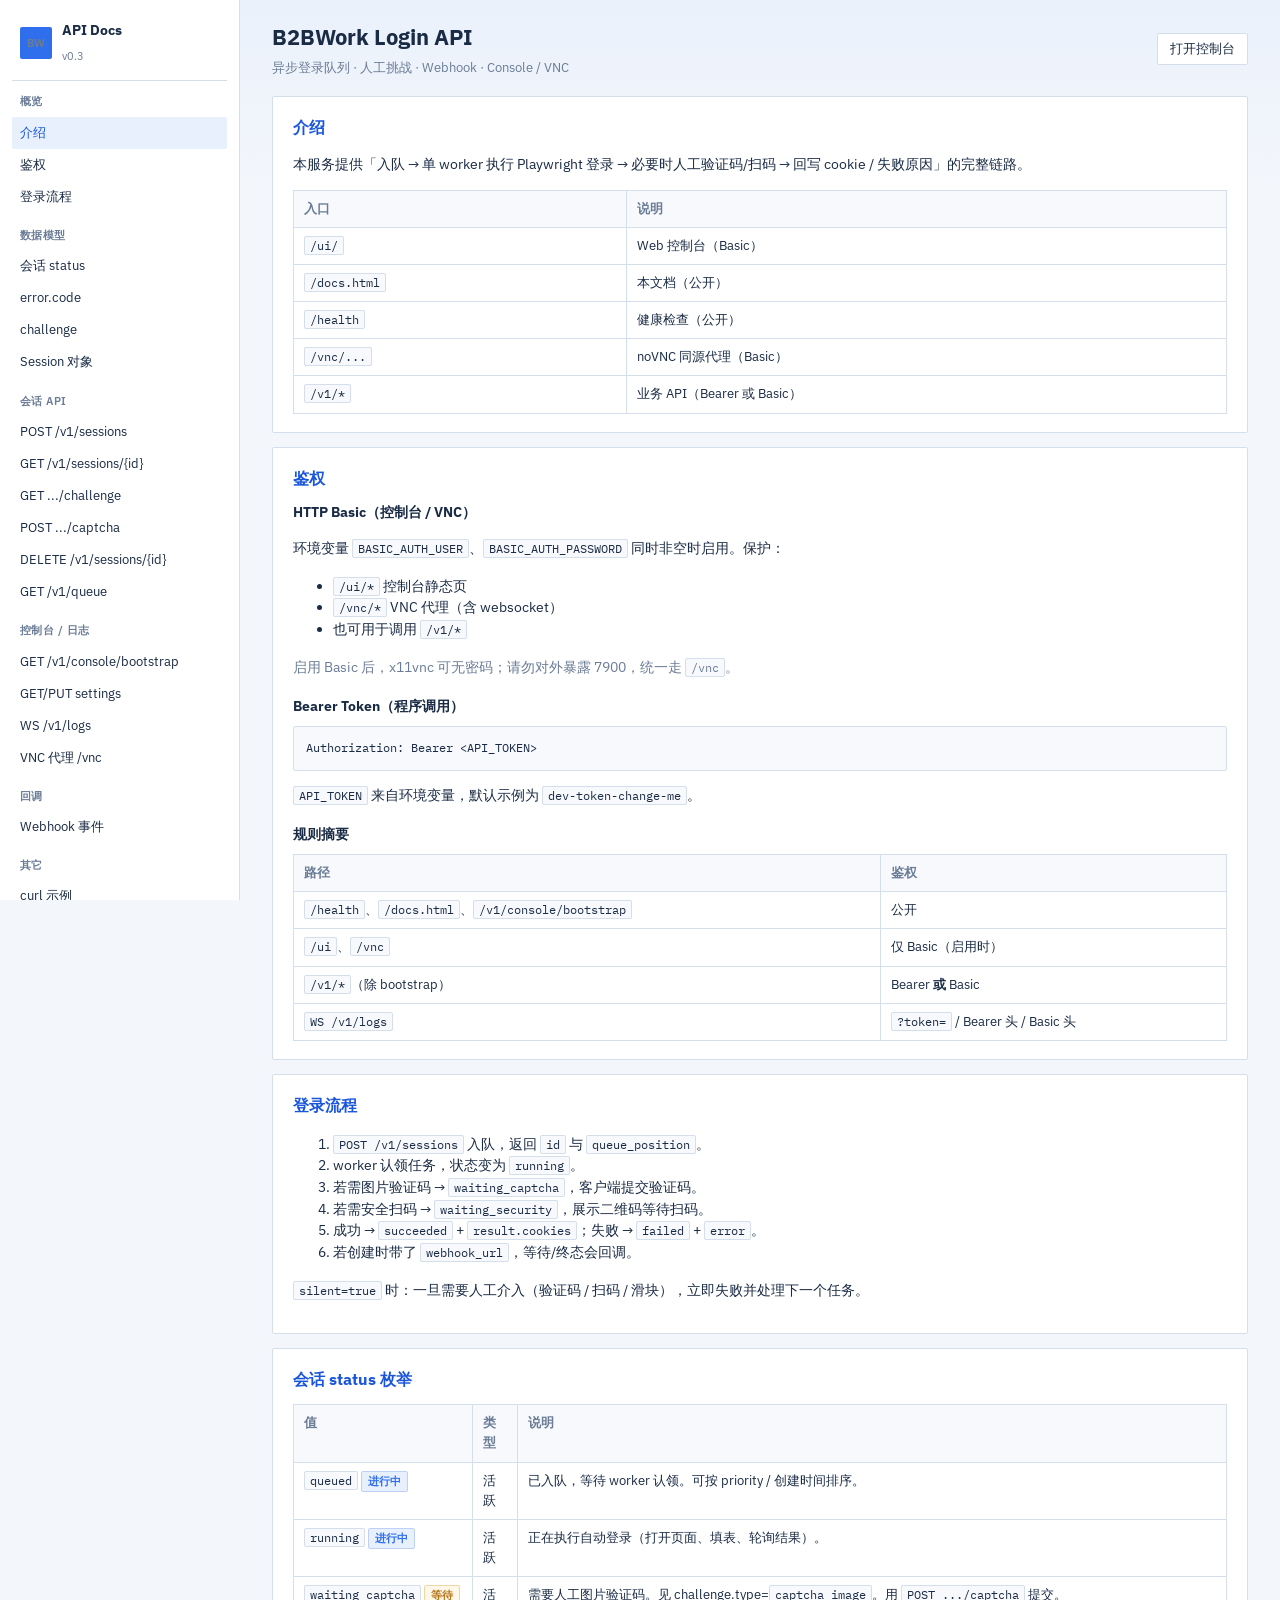
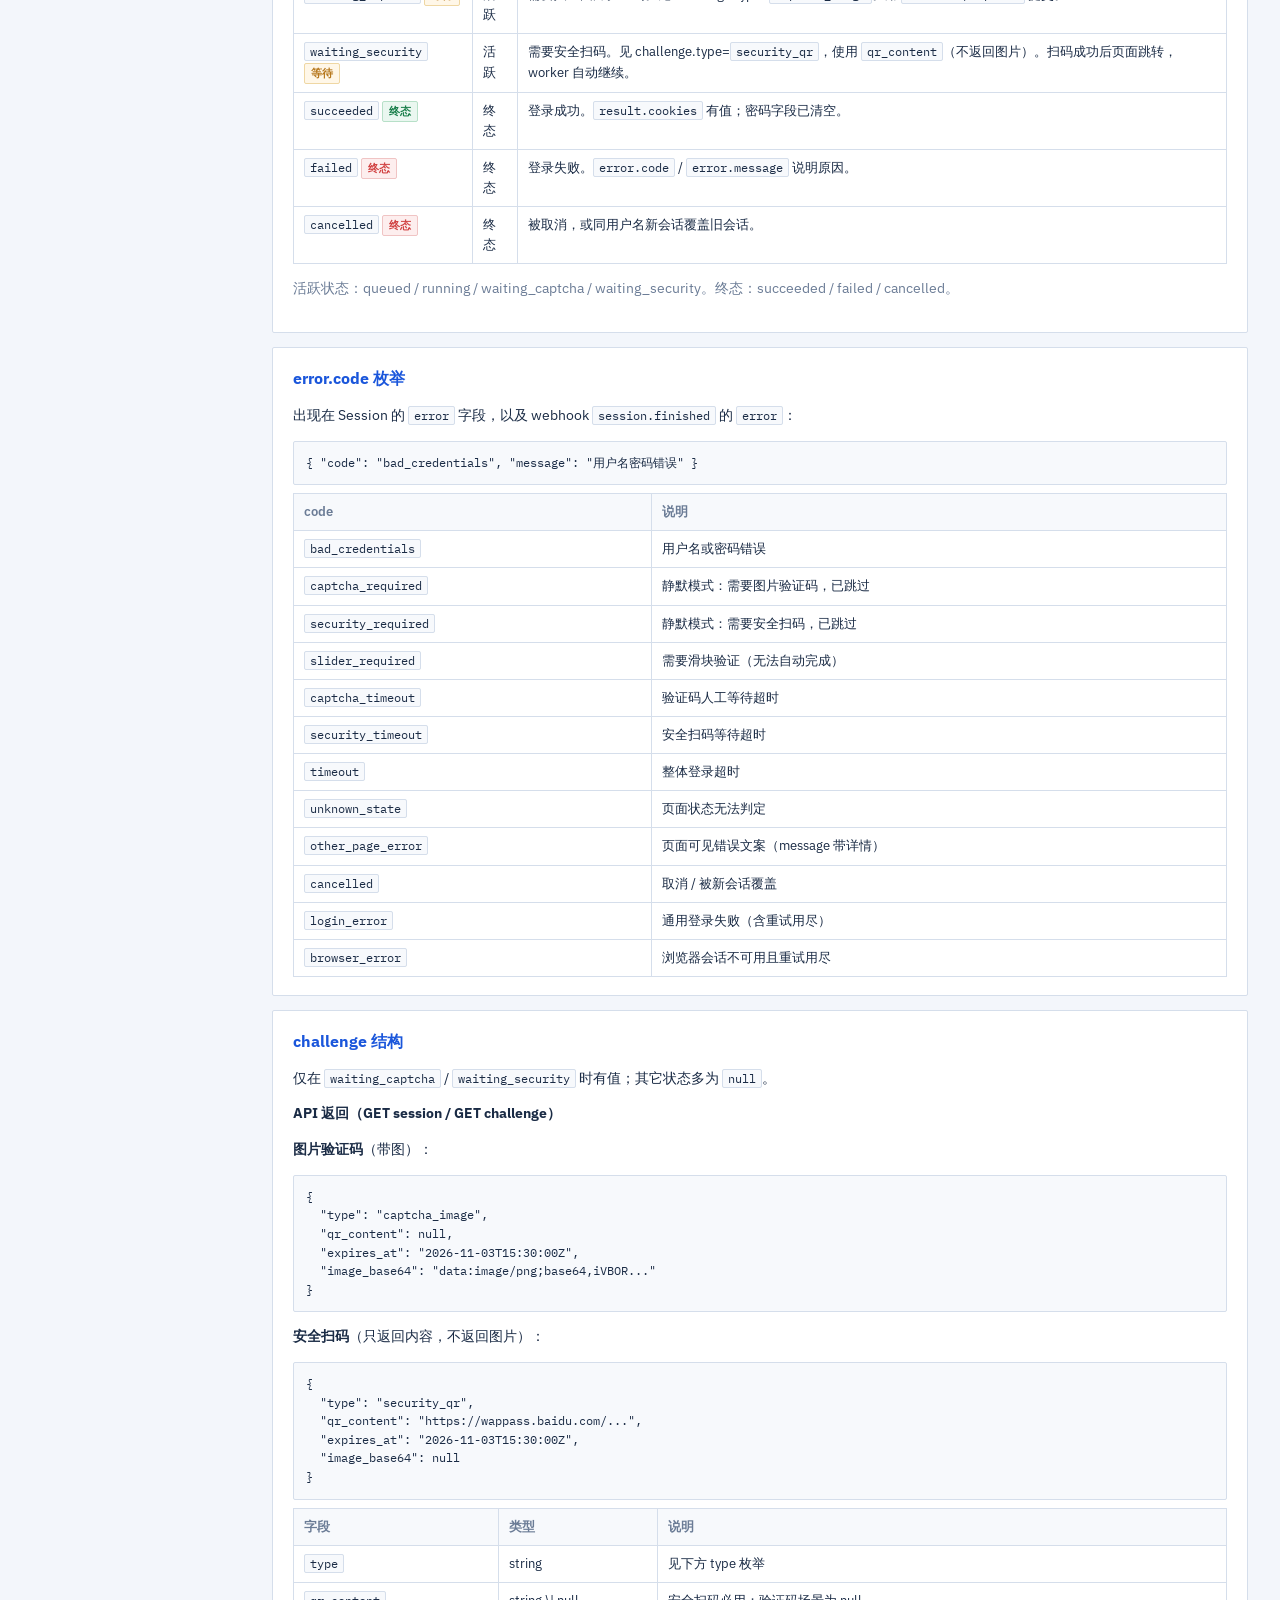
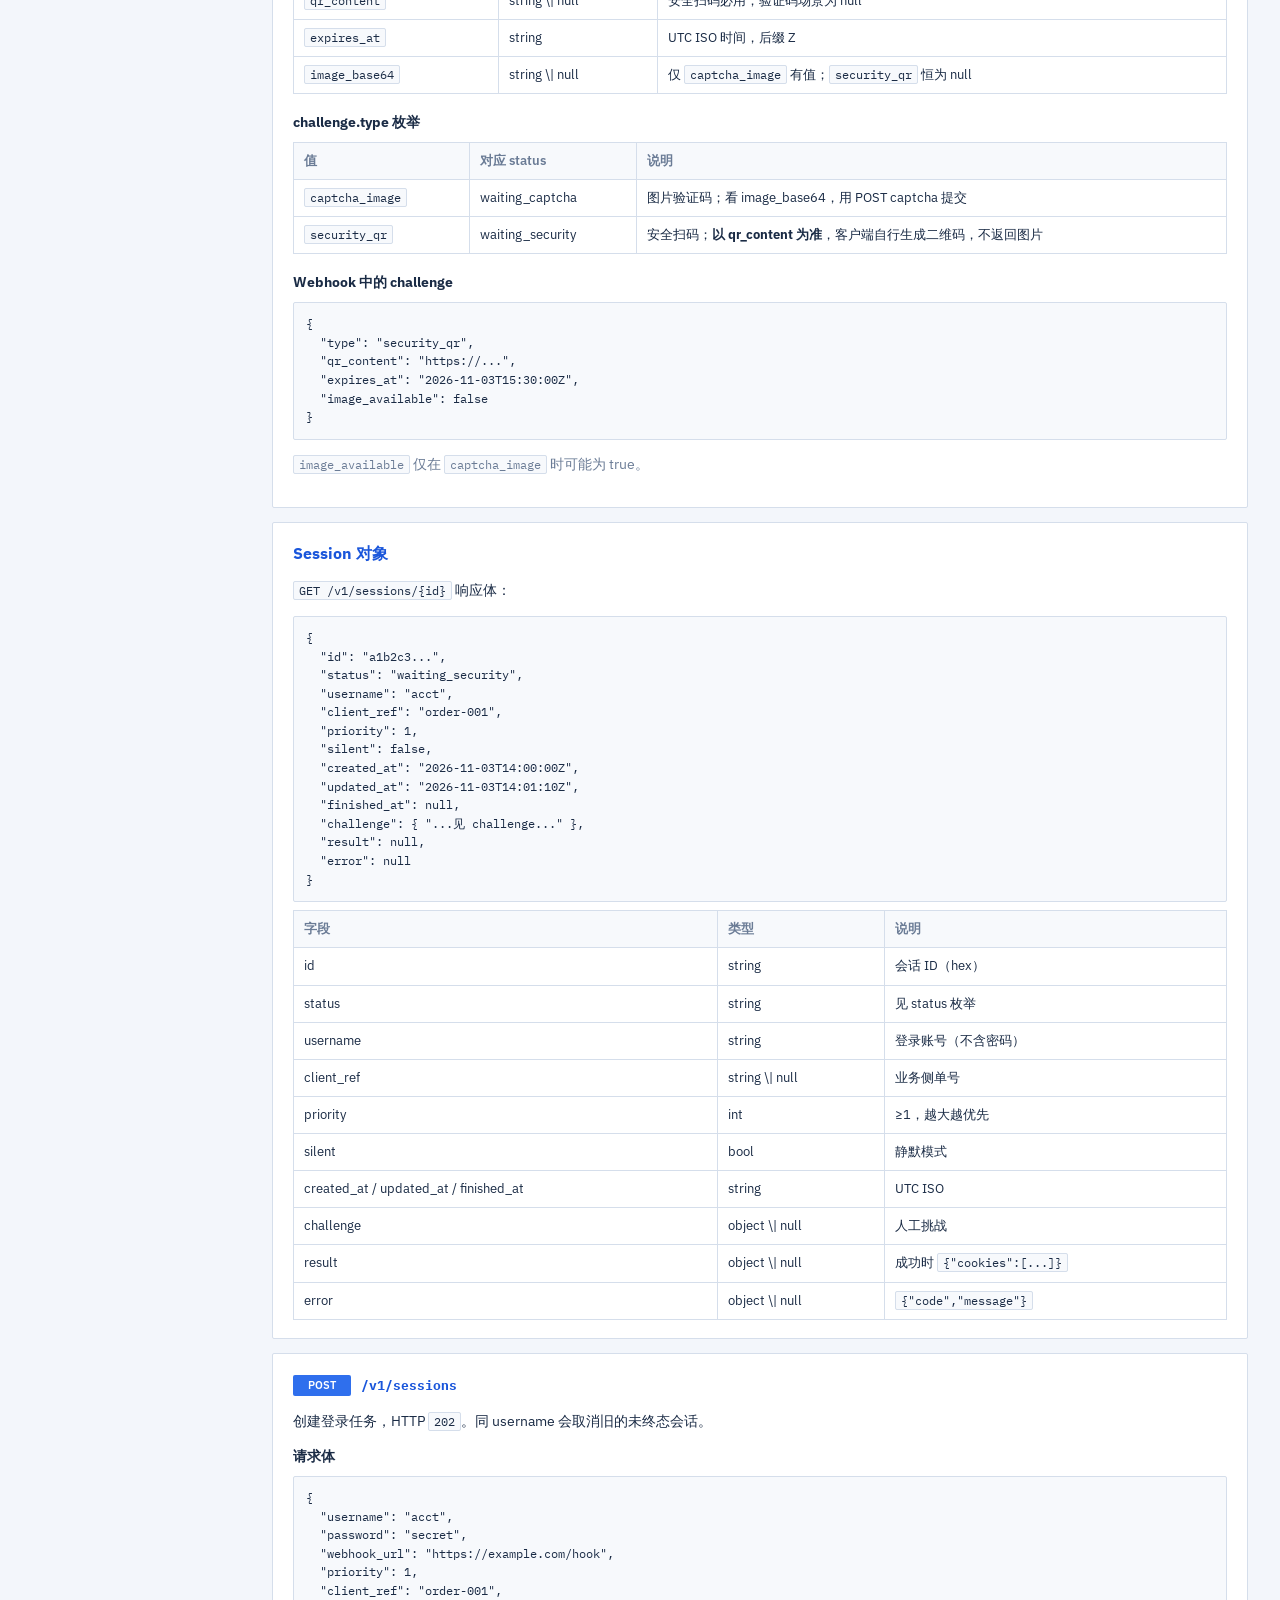
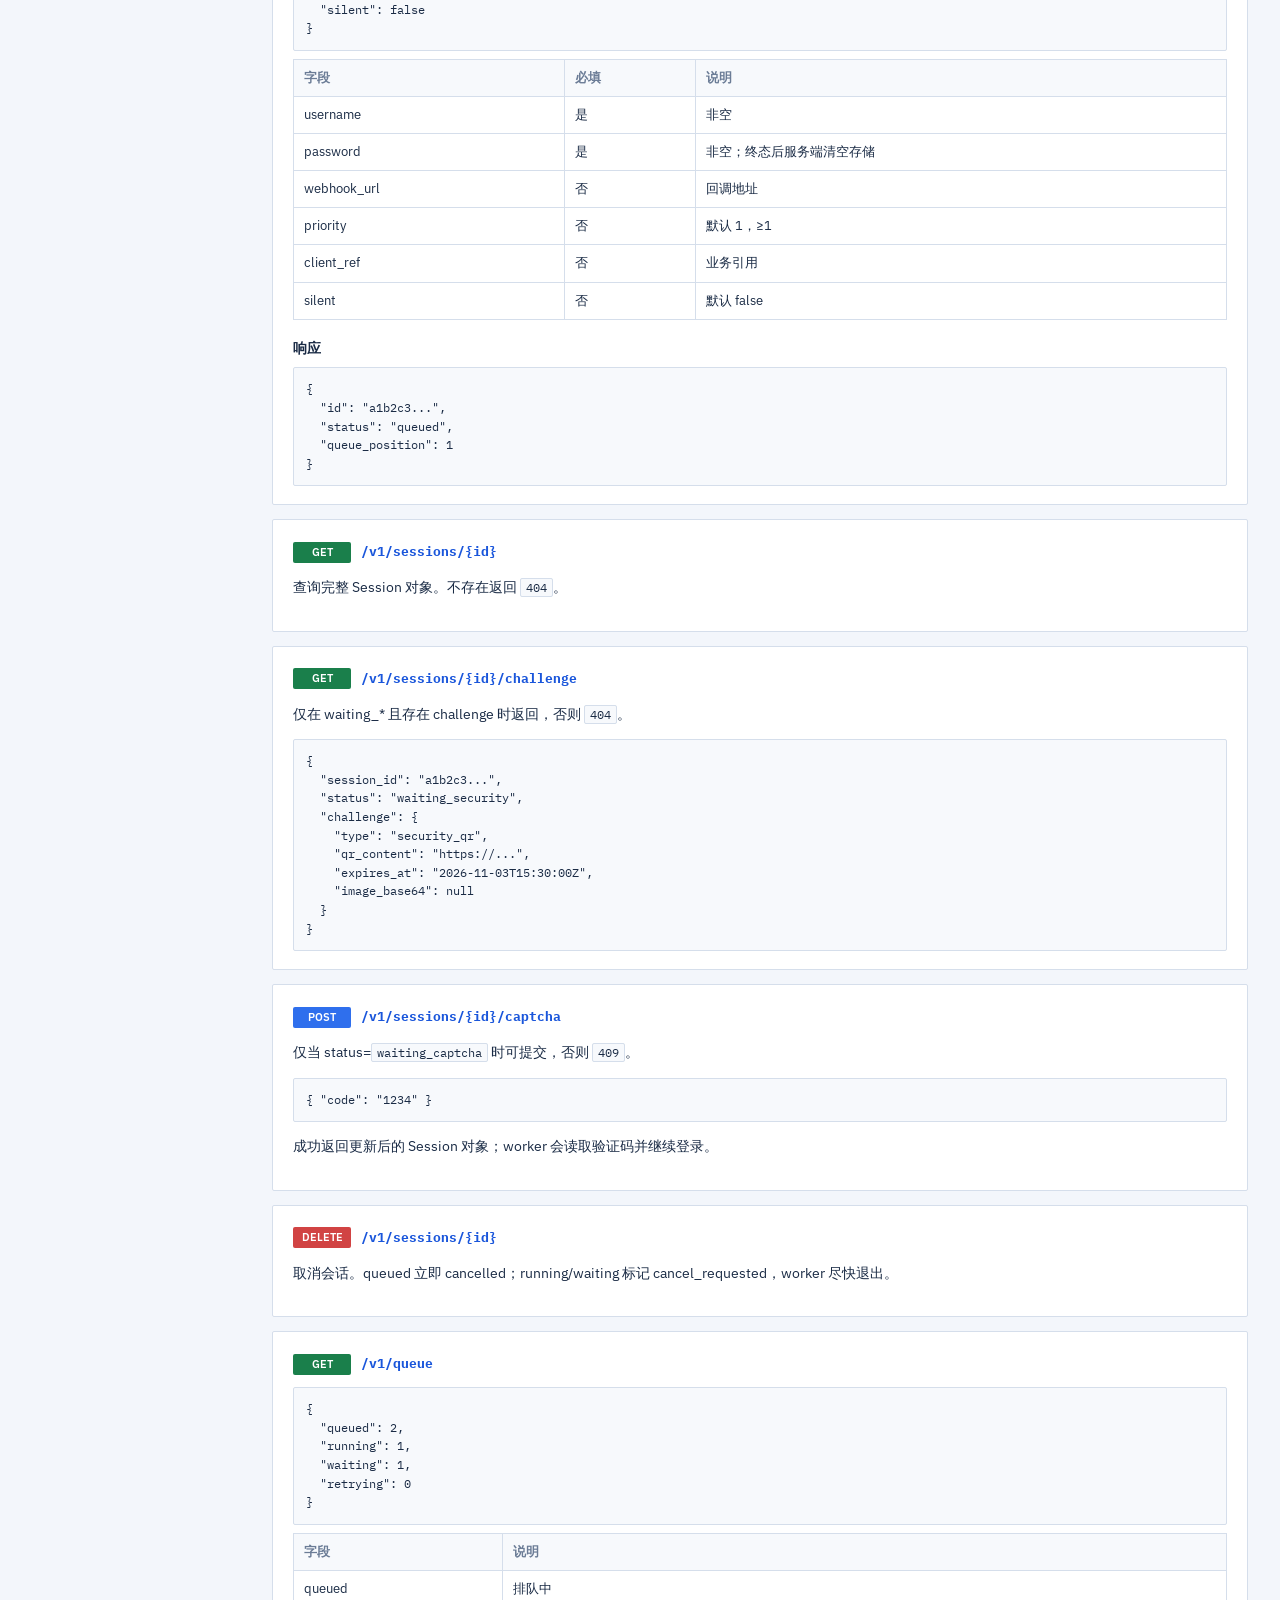
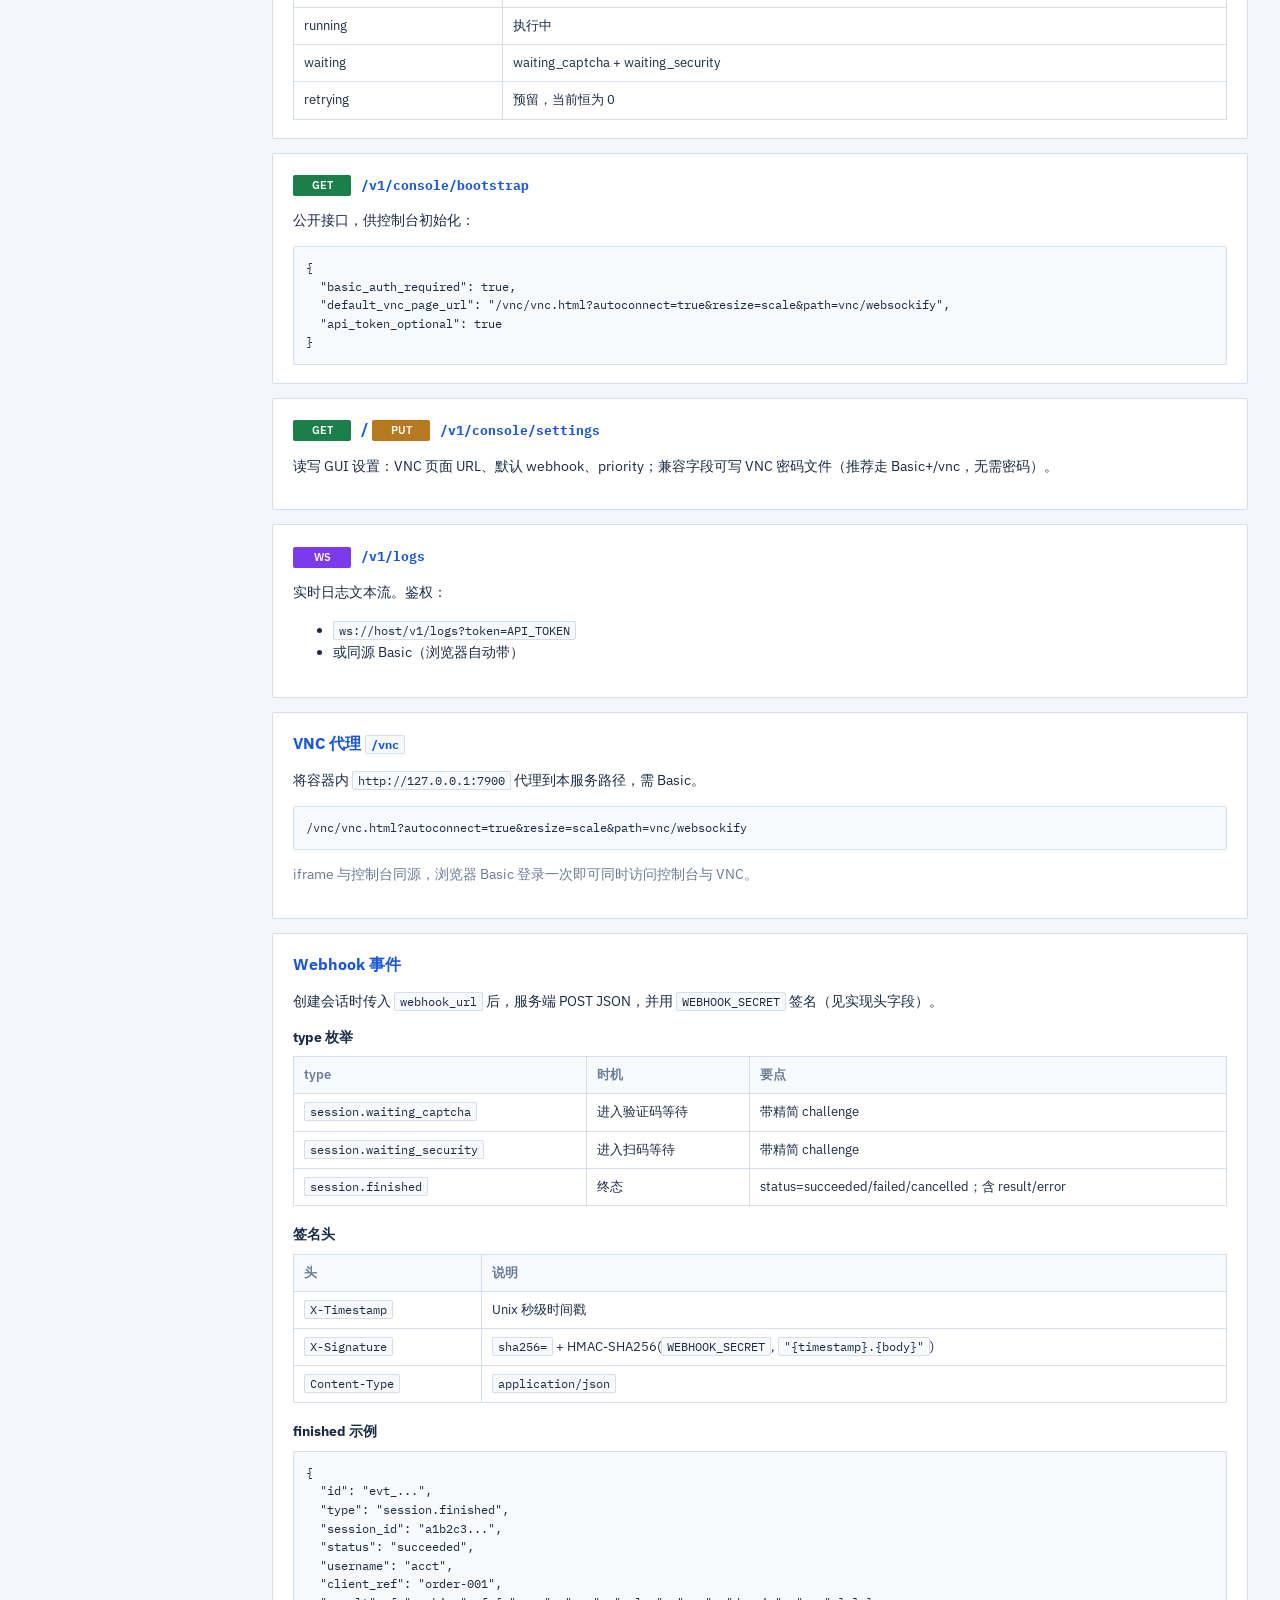
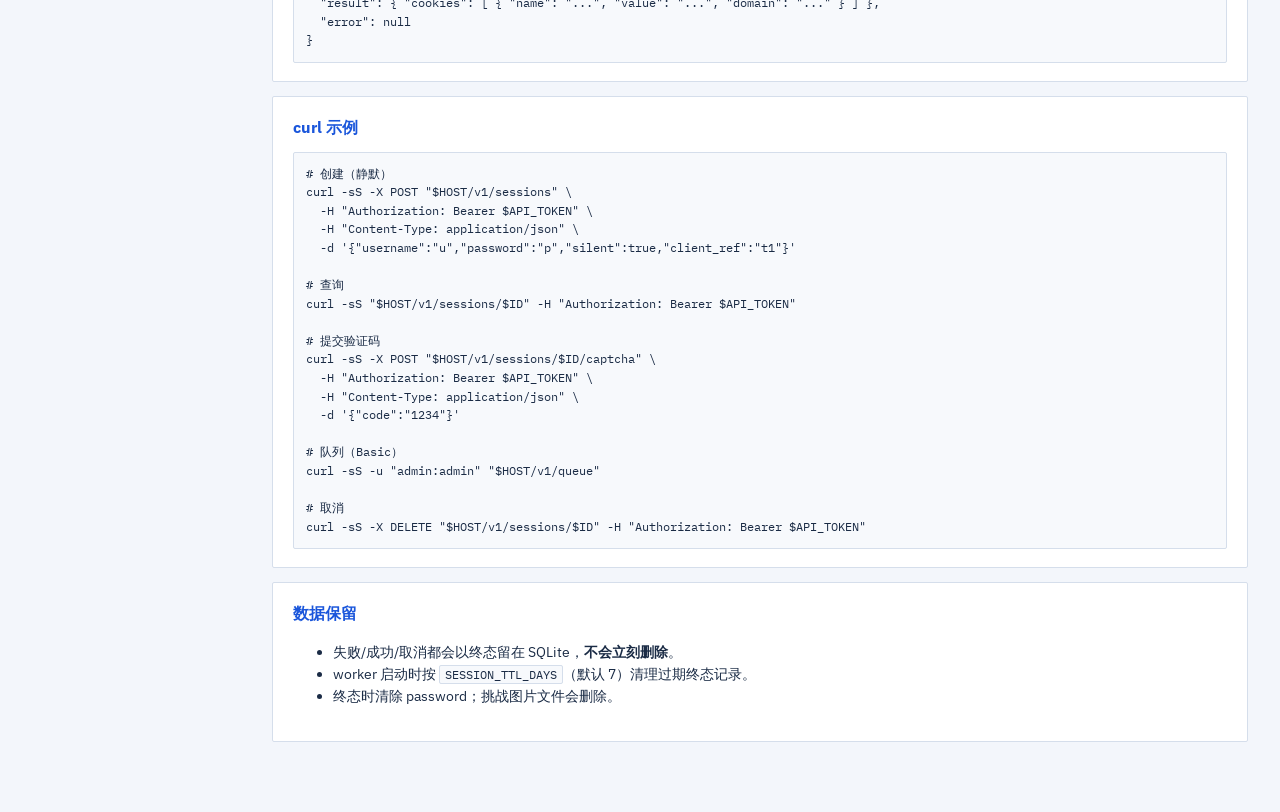
==== web/docs.html @ e5f0bf3b "commit" ====
<!DOCTYPE html>
<html lang="zh-CN">
<head>
  <meta charset="UTF-8" />
  <meta name="viewport" content="width=device-width, initial-scale=1" />
  <title>B2BWork Login API Docs</title>
  <link rel="preconnect" href="https://fonts.loli.net" />
  <link rel="preconnect" href="https://gstatic.loli.net" crossorigin />
  <link href="https://fonts.loli.net/css2?family=IBM+Plex+Sans:wght@400;500;600;700&family=IBM+Plex+Mono:wght@400;500&display=swap" rel="stylesheet" />
  <style>
    :root {
      --bg: #f3f6fb;
      --panel: #fff;
      --line: #d5deeb;
      --text: #1a2b45;
      --muted: #6b7c96;
      --accent: #2f6fed;
      --accent-soft: #e8f0fe;
      --accent-2: #1a56db;
      --radius: 2px;
      --sidebar-w: 240px;
      --mono: "IBM Plex Mono", ui-monospace, monospace;
      --sans: "IBM Plex Sans", "PingFang SC", "Segoe UI", sans-serif;
    }
    * { box-sizing: border-box; }
    html { scroll-behavior: smooth; }
    body {
      margin: 0;
      font-family: var(--sans);
      color: var(--text);
      background: var(--bg);
      line-height: 1.55;
    }
    .layout {
      display: grid;
      grid-template-columns: var(--sidebar-w) minmax(0, 1fr);
      width: 100%;
      min-height: 100dvh;
    }
    .sidebar {
      position: sticky;
      top: 0;
      height: 100dvh;
      overflow: auto;
      background: #fff;
      border-right: 1px solid var(--line);
      padding: 16px 12px 28px;
      width: var(--sidebar-w);
    }
    .side-brand {
      display: flex; gap: 10px; align-items: center;
      padding: 4px 8px 14px; border-bottom: 1px solid var(--line); margin-bottom: 12px;
    }
    .mark {
      width: 32px; height: 32px; border-radius: var(--radius);
      display: grid; place-items: center; background: var(--accent); color: #fff;
      font-weight: 700; font-size: 11px; flex: 0 0 auto;
    }
    .side-brand strong { display: block; font-size: 14px; }
    .side-brand span { color: var(--muted); font-size: 11px; }
    .nav-group { margin-bottom: 14px; }
    .nav-group h4 {
      margin: 0 8px 6px; font-size: 11px; font-weight: 600;
      color: var(--muted); letter-spacing: 0.04em; text-transform: uppercase;
    }
    .nav-group a {
      display: block; padding: 6px 8px; border-radius: var(--radius);
      color: var(--text); text-decoration: none; font-size: 13px;
    }
    .nav-group a:hover,
    .nav-group a.active { background: var(--accent-soft); color: var(--accent-2); }
    .content {
      min-width: 0;
      width: 100%;
      padding: 20px 32px 56px;
      background: linear-gradient(180deg, #eaf1fb 0%, var(--bg) 180px);
    }
    .content-inner {
      width: 100%;
      max-width: none;
    }
    .topbar {
      display: flex; justify-content: space-between; align-items: center; gap: 12px;
      margin-bottom: 18px;
    }
    h1 { margin: 0; font-size: 22px; }
    .sub { margin: 4px 0 0; color: var(--muted); font-size: 13px; }
    a.btn {
      display: inline-flex; align-items: center; height: 32px; padding: 0 12px;
      border: 1px solid var(--line); border-radius: var(--radius);
      text-decoration: none; color: var(--text); background: #fff; font-size: 13px;
      white-space: nowrap;
    }
    section.doc {
      background: var(--panel); border: 1px solid var(--line);
      border-radius: var(--radius); padding: 18px 20px; margin-bottom: 14px;
      scroll-margin-top: 16px;
    }
    h2 { margin: 0 0 12px; font-size: 16px; color: var(--accent-2); }
    h3 { margin: 18px 0 8px; font-size: 14px; }
    h3:first-of-type { margin-top: 8px; }
    p, li { font-size: 14px; }
    .muted { color: var(--muted); }
    code, pre {
      font-family: var(--mono); font-size: 12px;
      background: #f7f9fc; border: 1px solid var(--line); border-radius: var(--radius);
    }
    code { padding: 1px 5px; }
    pre { padding: 12px; overflow: auto; white-space: pre-wrap; word-break: break-word; margin: 8px 0 0; }
    table { width: 100%; border-collapse: collapse; font-size: 13px; margin: 8px 0 0; }
    th, td { border: 1px solid var(--line); padding: 8px 10px; text-align: left; vertical-align: top; }
    th { background: #f7f9fc; color: var(--muted); font-weight: 600; }
    .method {
      display: inline-block; min-width: 58px; text-align: center;
      padding: 2px 6px; border-radius: var(--radius); color: #fff; font-weight: 600; font-size: 11px;
      margin-right: 6px; vertical-align: middle;
    }
    .get { background: #1a7f4b; }
    .post { background: #2f6fed; }
    .put { background: #b7791f; }
    .del { background: #d14343; }
    .ws { background: #7c3aed; }
    .tag {
      display: inline-block; padding: 1px 6px; border-radius: var(--radius);
      font-size: 11px; font-weight: 600; border: 1px solid var(--line);
    }
    .tag-run { background: var(--accent-soft); color: var(--accent); border-color: #bfd0f5; }
    .tag-wait { background: #fff7e8; color: #b7791f; border-color: #efd7a3; }
    .tag-ok { background: #eaf7f0; color: #1a7f4b; border-color: #b7e0c8; }
    .tag-bad { background: #fdeeee; color: #d14343; border-color: #f0c4c4; }
    .endpoint { font-family: var(--mono); font-size: 13px; }
    @media (max-width: 900px) {
      .layout { grid-template-columns: 1fr; }
      .sidebar {
        position: relative; height: auto; max-height: none;
        border-right: 0; border-bottom: 1px solid var(--line);
      }
      .content { padding: 16px; }
    }
  </style>
</head>
<body>
  <div class="layout">
    <aside class="sidebar">
      <div class="side-brand">
        <span class="mark">BW</span>
        <div>
          <strong>API Docs</strong>
          <span>v0.3</span>
        </div>
      </div>
      <nav>
        <div class="nav-group">
          <h4>概览</h4>
          <a href="#intro">介绍</a>
          <a href="#auth">鉴权</a>
          <a href="#flow">登录流程</a>
        </div>
        <div class="nav-group">
          <h4>数据模型</h4>
          <a href="#status">会话 status</a>
          <a href="#error-codes">error.code</a>
          <a href="#challenge">challenge</a>
          <a href="#session-object">Session 对象</a>
        </div>
        <div class="nav-group">
          <h4>会话 API</h4>
          <a href="#create-session">POST /v1/sessions</a>
          <a href="#get-session">GET /v1/sessions/{id}</a>
          <a href="#get-challenge">GET .../challenge</a>
          <a href="#submit-captcha">POST .../captcha</a>
          <a href="#cancel-session">DELETE /v1/sessions/{id}</a>
          <a href="#queue">GET /v1/queue</a>
        </div>
        <div class="nav-group">
          <h4>控制台 / 日志</h4>
          <a href="#bootstrap">GET /v1/console/bootstrap</a>
          <a href="#console-settings">GET/PUT settings</a>
          <a href="#logs">WS /v1/logs</a>
          <a href="#vnc">VNC 代理 /vnc</a>
        </div>
        <div class="nav-group">
          <h4>回调</h4>
          <a href="#webhook">Webhook 事件</a>
        </div>
        <div class="nav-group">
          <h4>其它</h4>
          <a href="#examples">curl 示例</a>
          <a href="#retention">数据保留</a>
        </div>
      </nav>
    </aside>

    <main class="content">
      <div class="content-inner">
        <div class="topbar">
          <div>
            <h1>B2BWork Login API</h1>
            <p class="sub">异步登录队列 · 人工挑战 · Webhook · Console / VNC</p>
          </div>
          <a class="btn" href="/ui/">打开控制台</a>
        </div>

        <section class="doc" id="intro">
          <h2>介绍</h2>
          <p>本服务提供「入队 → 单 worker 执行 Playwright 登录 → 必要时人工验证码/扫码 → 回写 cookie / 失败原因」的完整链路。</p>
          <table>
            <tr><th>入口</th><th>说明</th></tr>
            <tr><td><code>/ui/</code></td><td>Web 控制台（Basic）</td></tr>
            <tr><td><code>/docs.html</code></td><td>本文档（公开）</td></tr>
            <tr><td><code>/health</code></td><td>健康检查（公开）</td></tr>
            <tr><td><code>/vnc/...</code></td><td>noVNC 同源代理（Basic）</td></tr>
            <tr><td><code>/v1/*</code></td><td>业务 API（Bearer 或 Basic）</td></tr>
          </table>
        </section>

        <section class="doc" id="auth">
          <h2>鉴权</h2>
          <h3>HTTP Basic（控制台 / VNC）</h3>
          <p>环境变量 <code>BASIC_AUTH_USER</code>、<code>BASIC_AUTH_PASSWORD</code> 同时非空时启用。保护：</p>
          <ul>
            <li><code>/ui/*</code> 控制台静态页</li>
            <li><code>/vnc/*</code> VNC 代理（含 websocket）</li>
            <li>也可用于调用 <code>/v1/*</code></li>
          </ul>
          <p class="muted">启用 Basic 后，x11vnc 可无密码；请勿对外暴露 7900，统一走 <code>/vnc</code>。</p>

          <h3>Bearer Token（程序调用）</h3>
          <pre>Authorization: Bearer &lt;API_TOKEN&gt;</pre>
          <p><code>API_TOKEN</code> 来自环境变量，默认示例为 <code>dev-token-change-me</code>。</p>

          <h3>规则摘要</h3>
          <table>
            <tr><th>路径</th><th>鉴权</th></tr>
            <tr><td><code>/health</code>、<code>/docs.html</code>、<code>/v1/console/bootstrap</code></td><td>公开</td></tr>
            <tr><td><code>/ui</code>、<code>/vnc</code></td><td>仅 Basic（启用时）</td></tr>
            <tr><td><code>/v1/*</code>（除 bootstrap）</td><td>Bearer <strong>或</strong> Basic</td></tr>
            <tr><td><code>WS /v1/logs</code></td><td><code>?token=</code> / Bearer 头 / Basic 头</td></tr>
          </table>
        </section>

        <section class="doc" id="flow">
          <h2>登录流程</h2>
          <ol>
            <li><code>POST /v1/sessions</code> 入队，返回 <code>id</code> 与 <code>queue_position</code>。</li>
            <li>worker 认领任务，状态变为 <code>running</code>。</li>
            <li>若需图片验证码 → <code>waiting_captcha</code>，客户端提交验证码。</li>
            <li>若需安全扫码 → <code>waiting_security</code>，展示二维码等待扫码。</li>
            <li>成功 → <code>succeeded</code> + <code>result.cookies</code>；失败 → <code>failed</code> + <code>error</code>。</li>
            <li>若创建时带了 <code>webhook_url</code>，等待/终态会回调。</li>
          </ol>
          <p><code>silent=true</code> 时：一旦需要人工介入（验证码 / 扫码 / 滑块），立即失败并处理下一个任务。</p>
        </section>

        <section class="doc" id="status">
          <h2>会话 status 枚举</h2>
          <table>
            <tr><th>值</th><th>类型</th><th>说明</th></tr>
            <tr>
              <td><code>queued</code> <span class="tag tag-run">进行中</span></td>
              <td>活跃</td>
              <td>已入队，等待 worker 认领。可按 priority / 创建时间排序。</td>
            </tr>
            <tr>
              <td><code>running</code> <span class="tag tag-run">进行中</span></td>
              <td>活跃</td>
              <td>正在执行自动登录（打开页面、填表、轮询结果）。</td>
            </tr>
            <tr>
              <td><code>waiting_captcha</code> <span class="tag tag-wait">等待</span></td>
              <td>活跃</td>
              <td>需要人工图片验证码。见 challenge.type=<code>captcha_image</code>。用 <code>POST .../captcha</code> 提交。</td>
            </tr>
            <tr>
              <td><code>waiting_security</code> <span class="tag tag-wait">等待</span></td>
              <td>活跃</td>
              <td>需要安全扫码。见 challenge.type=<code>security_qr</code>，使用 <code>qr_content</code>（不返回图片）。扫码成功后页面跳转，worker 自动继续。</td>
            </tr>
            <tr>
              <td><code>succeeded</code> <span class="tag tag-ok">终态</span></td>
              <td>终态</td>
              <td>登录成功。<code>result.cookies</code> 有值；密码字段已清空。</td>
            </tr>
            <tr>
              <td><code>failed</code> <span class="tag tag-bad">终态</span></td>
              <td>终态</td>
              <td>登录失败。<code>error.code</code> / <code>error.message</code> 说明原因。</td>
            </tr>
            <tr>
              <td><code>cancelled</code> <span class="tag tag-bad">终态</span></td>
              <td>终态</td>
              <td>被取消，或同用户名新会话覆盖旧会话。</td>
            </tr>
          </table>
          <p class="muted">活跃状态：queued / running / waiting_captcha / waiting_security。终态：succeeded / failed / cancelled。</p>
        </section>

        <section class="doc" id="error-codes">
          <h2>error.code 枚举</h2>
          <p>出现在 Session 的 <code>error</code> 字段，以及 webhook <code>session.finished</code> 的 <code>error</code>：</p>
          <pre>{ "code": "bad_credentials", "message": "用户名密码错误" }</pre>
          <table>
            <tr><th>code</th><th>说明</th></tr>
            <tr><td><code>bad_credentials</code></td><td>用户名或密码错误</td></tr>
            <tr><td><code>captcha_required</code></td><td>静默模式：需要图片验证码，已跳过</td></tr>
            <tr><td><code>security_required</code></td><td>静默模式：需要安全扫码，已跳过</td></tr>
            <tr><td><code>slider_required</code></td><td>需要滑块验证（无法自动完成）</td></tr>
            <tr><td><code>captcha_timeout</code></td><td>验证码人工等待超时</td></tr>
            <tr><td><code>security_timeout</code></td><td>安全扫码等待超时</td></tr>
            <tr><td><code>timeout</code></td><td>整体登录超时</td></tr>
            <tr><td><code>unknown_state</code></td><td>页面状态无法判定</td></tr>
            <tr><td><code>other_page_error</code></td><td>页面可见错误文案（message 带详情）</td></tr>
            <tr><td><code>cancelled</code></td><td>取消 / 被新会话覆盖</td></tr>
            <tr><td><code>login_error</code></td><td>通用登录失败（含重试用尽）</td></tr>
            <tr><td><code>browser_error</code></td><td>浏览器会话不可用且重试用尽</td></tr>
          </table>
        </section>

        <section class="doc" id="challenge">
          <h2>challenge 结构</h2>
          <p>仅在 <code>waiting_captcha</code> / <code>waiting_security</code> 时有值；其它状态多为 <code>null</code>。</p>

          <h3>API 返回（GET session / GET challenge）</h3>
          <p><strong>图片验证码</strong>（带图）：</p>
          <pre>{
  "type": "captcha_image",
  "qr_content": null,
  "expires_at": "2026-11-03T15:30:00Z",
  "image_base64": "[data-uri]..."
}</pre>
          <p><strong>安全扫码</strong>（只返回内容，不返回图片）：</p>
          <pre>{
  "type": "security_qr",
  "qr_content": "https://wappass.baidu.com/...",
  "expires_at": "2026-11-03T15:30:00Z",
  "image_base64": null
}</pre>
          <table>
            <tr><th>字段</th><th>类型</th><th>说明</th></tr>
            <tr><td><code>type</code></td><td>string</td><td>见下方 type 枚举</td></tr>
            <tr><td><code>qr_content</code></td><td>string \| null</td><td>安全扫码必用；验证码场景为 null</td></tr>
            <tr><td><code>expires_at</code></td><td>string</td><td>UTC ISO 时间，后缀 Z</td></tr>
            <tr><td><code>image_base64</code></td><td>string \| null</td><td>仅 <code>captcha_image</code> 有值；<code>security_qr</code> 恒为 null</td></tr>
          </table>

          <h3>challenge.type 枚举</h3>
          <table>
            <tr><th>值</th><th>对应 status</th><th>说明</th></tr>
            <tr><td><code>captcha_image</code></td><td>waiting_captcha</td><td>图片验证码；看 image_base64，用 POST captcha 提交</td></tr>
            <tr><td><code>security_qr</code></td><td>waiting_security</td><td>安全扫码；<strong>以 qr_content 为准</strong>，客户端自行生成二维码，不返回图片</td></tr>
          </table>

          <h3>Webhook 中的 challenge</h3>
          <pre>{
  "type": "security_qr",
  "qr_content": "https://...",
  "expires_at": "2026-11-03T15:30:00Z",
  "image_available": false
}</pre>
          <p class="muted"><code>image_available</code> 仅在 <code>captcha_image</code> 时可能为 true。</p>
        </section>

        <section class="doc" id="session-object">
          <h2>Session 对象</h2>
          <p><code>GET /v1/sessions/{id}</code> 响应体：</p>
          <pre>{
  "id": "a1b2c3...",
  "status": "waiting_security",
  "username": "acct",
  "client_ref": "order-001",
  "priority": 1,
  "silent": false,
  "created_at": "2026-11-03T14:00:00Z",
  "updated_at": "2026-11-03T14:01:10Z",
  "finished_at": null,
  "challenge": { "...见 challenge..." },
  "result": null,
  "error": null
}</pre>
          <table>
            <tr><th>字段</th><th>类型</th><th>说明</th></tr>
            <tr><td>id</td><td>string</td><td>会话 ID（hex）</td></tr>
            <tr><td>status</td><td>string</td><td>见 status 枚举</td></tr>
            <tr><td>username</td><td>string</td><td>登录账号（不含密码）</td></tr>
            <tr><td>client_ref</td><td>string \| null</td><td>业务侧单号</td></tr>
            <tr><td>priority</td><td>int</td><td>≥1，越大越优先</td></tr>
            <tr><td>silent</td><td>bool</td><td>静默模式</td></tr>
            <tr><td>created_at / updated_at / finished_at</td><td>string</td><td>UTC ISO</td></tr>
            <tr><td>challenge</td><td>object \| null</td><td>人工挑战</td></tr>
            <tr><td>result</td><td>object \| null</td><td>成功时 <code>{"cookies":[...]}</code></td></tr>
            <tr><td>error</td><td>object \| null</td><td><code>{"code","message"}</code></td></tr>
          </table>
        </section>

        <section class="doc" id="create-session">
          <h2><span class="method post">POST</span> <span class="endpoint">/v1/sessions</span></h2>
          <p>创建登录任务，HTTP <code>202</code>。同 username 会取消旧的未终态会话。</p>
          <h3>请求体</h3>
          <pre>{
  "username": "acct",
  "password": "secret",
  "webhook_url": "https://example.com/hook",
  "priority": 1,
  "client_ref": "order-001",
  "silent": false
}</pre>
          <table>
            <tr><th>字段</th><th>必填</th><th>说明</th></tr>
            <tr><td>username</td><td>是</td><td>非空</td></tr>
            <tr><td>password</td><td>是</td><td>非空；终态后服务端清空存储</td></tr>
            <tr><td>webhook_url</td><td>否</td><td>回调地址</td></tr>
            <tr><td>priority</td><td>否</td><td>默认 1，≥1</td></tr>
            <tr><td>client_ref</td><td>否</td><td>业务引用</td></tr>
            <tr><td>silent</td><td>否</td><td>默认 false</td></tr>
          </table>
          <h3>响应</h3>
          <pre>{
  "id": "a1b2c3...",
  "status": "queued",
  "queue_position": 1
}</pre>
        </section>

        <section class="doc" id="get-session">
          <h2><span class="method get">GET</span> <span class="endpoint">/v1/sessions/{id}</span></h2>
          <p>查询完整 Session 对象。不存在返回 <code>404</code>。</p>
        </section>

        <section class="doc" id="get-challenge">
          <h2><span class="method get">GET</span> <span class="endpoint">/v1/sessions/{id}/challenge</span></h2>
          <p>仅在 waiting_* 且存在 challenge 时返回，否则 <code>404</code>。</p>
          <pre>{
  "session_id": "a1b2c3...",
  "status": "waiting_security",
  "challenge": {
    "type": "security_qr",
    "qr_content": "https://...",
    "expires_at": "2026-11-03T15:30:00Z",
    "image_base64": null
  }
}</pre>
        </section>

        <section class="doc" id="submit-captcha">
          <h2><span class="method post">POST</span> <span class="endpoint">/v1/sessions/{id}/captcha</span></h2>
          <p>仅当 status=<code>waiting_captcha</code> 时可提交，否则 <code>409</code>。</p>
          <pre>{ "code": "1234" }</pre>
          <p>成功返回更新后的 Session 对象；worker 会读取验证码并继续登录。</p>
        </section>

        <section class="doc" id="cancel-session">
          <h2><span class="method del">DELETE</span> <span class="endpoint">/v1/sessions/{id}</span></h2>
          <p>取消会话。queued 立即 cancelled；running/waiting 标记 cancel_requested，worker 尽快退出。</p>
        </section>

        <section class="doc" id="queue">
          <h2><span class="method get">GET</span> <span class="endpoint">/v1/queue</span></h2>
          <pre>{
  "queued": 2,
  "running": 1,
  "waiting": 1,
  "retrying": 0
}</pre>
          <table>
            <tr><th>字段</th><th>说明</th></tr>
            <tr><td>queued</td><td>排队中</td></tr>
            <tr><td>running</td><td>执行中</td></tr>
            <tr><td>waiting</td><td>waiting_captcha + waiting_security</td></tr>
            <tr><td>retrying</td><td>预留，当前恒为 0</td></tr>
          </table>
        </section>

        <section class="doc" id="bootstrap">
          <h2><span class="method get">GET</span> <span class="endpoint">/v1/console/bootstrap</span></h2>
          <p>公开接口，供控制台初始化：</p>
          <pre>{
  "basic_auth_required": true,
  "default_vnc_page_url": "/vnc/vnc.html?autoconnect=true&resize=scale&path=vnc/websockify",
  "api_token_optional": true
}</pre>
        </section>

        <section class="doc" id="console-settings">
          <h2><span class="method get">GET</span> / <span class="method put">PUT</span> <span class="endpoint">/v1/console/settings</span></h2>
          <p>读写 GUI 设置：VNC 页面 URL、默认 webhook、priority；兼容字段可写 VNC 密码文件（推荐走 Basic+/vnc，无需密码）。</p>
        </section>

        <section class="doc" id="logs">
          <h2><span class="method ws">WS</span> <span class="endpoint">/v1/logs</span></h2>
          <p>实时日志文本流。鉴权：</p>
          <ul>
            <li><code>ws://host/v1/logs?token=API_TOKEN</code></li>
            <li>或同源 Basic（浏览器自动带）</li>
          </ul>
        </section>

        <section class="doc" id="vnc">
          <h2>VNC 代理 <code>/vnc</code></h2>
          <p>将容器内 <code>http://127.0.0.1:7900</code> 代理到本服务路径，需 Basic。</p>
          <pre>/vnc/vnc.html?autoconnect=true&amp;resize=scale&amp;path=vnc/websockify</pre>
          <p class="muted">iframe 与控制台同源，浏览器 Basic 登录一次即可同时访问控制台与 VNC。</p>
        </section>

        <section class="doc" id="webhook">
          <h2>Webhook 事件</h2>
          <p>创建会话时传入 <code>webhook_url</code> 后，服务端 POST JSON，并用 <code>WEBHOOK_SECRET</code> 签名（见实现头字段）。</p>
          <h3>type 枚举</h3>
          <table>
            <tr><th>type</th><th>时机</th><th>要点</th></tr>
            <tr><td><code>session.waiting_captcha</code></td><td>进入验证码等待</td><td>带精简 challenge</td></tr>
            <tr><td><code>session.waiting_security</code></td><td>进入扫码等待</td><td>带精简 challenge</td></tr>
            <tr><td><code>session.finished</code></td><td>终态</td><td>status=succeeded/failed/cancelled；含 result/error</td></tr>
          </table>
          <h3>签名头</h3>
          <table>
            <tr><th>头</th><th>说明</th></tr>
            <tr><td><code>X-Timestamp</code></td><td>Unix 秒级时间戳</td></tr>
            <tr><td><code>X-Signature</code></td><td><code>sha256=</code> + HMAC-SHA256(<code>WEBHOOK_SECRET</code>, <code>"{timestamp}.{body}"</code>)</td></tr>
            <tr><td><code>Content-Type</code></td><td><code>application/json</code></td></tr>
          </table>
          <h3>finished 示例</h3>
          <pre>{
  "id": "evt_...",
  "type": "session.finished",
  "session_id": "a1b2c3...",
  "status": "succeeded",
  "username": "acct",
  "client_ref": "order-001",
  "result": { "cookies": [ { "name": "...", "value": "...", "domain": "..." } ] },
  "error": null
}</pre>
        </section>

        <section class="doc" id="examples">
          <h2>curl 示例</h2>
          <pre># 创建（静默）
curl -sS -X POST "$HOST/v1/sessions" \
  -H "Authorization: Bearer $API_TOKEN" \
  -H "Content-Type: application/json" \
  -d '{"username":"u","password":"p","silent":true,"client_ref":"t1"}'

# 查询
curl -sS "$HOST/v1/sessions/$ID" -H "Authorization: Bearer $API_TOKEN"

# 提交验证码
curl -sS -X POST "$HOST/v1/sessions/$ID/captcha" \
  -H "Authorization: Bearer $API_TOKEN" \
  -H "Content-Type: application/json" \
  -d '{"code":"1234"}'

# 队列（Basic）
curl -sS -u "admin:admin" "$HOST/v1/queue"

# 取消
curl -sS -X DELETE "$HOST/v1/sessions/$ID" -H "Authorization: Bearer $API_TOKEN"</pre>
        </section>

        <section class="doc" id="retention">
          <h2>数据保留</h2>
          <ul>
            <li>失败/成功/取消都会以终态留在 SQLite，<strong>不会立刻删除</strong>。</li>
            <li>worker 启动时按 <code>SESSION_TTL_DAYS</code>（默认 7）清理过期终态记录。</li>
            <li>终态时清除 password；挑战图片文件会删除。</li>
          </ul>
        </section>
      </div>
    </main>
  </div>

  <script>
    (() => {
      const links = [...document.querySelectorAll(".sidebar nav a")];
      const sections = links
        .map((a) => document.querySelector(a.getAttribute("href")))
        .filter(Boolean);

      function setActive() {
        let current = sections[0];
        for (const sec of sections) {
          if (sec.getBoundingClientRect().top <= 80) current = sec;
        }
        links.forEach((a) => {
          a.classList.toggle("active", a.getAttribute("href") === `#${current.id}`);
        });
      }

      document.addEventListener("scroll", setActive, { passive: true });
      setActive();
    })();
  </script>
</body>
</html>
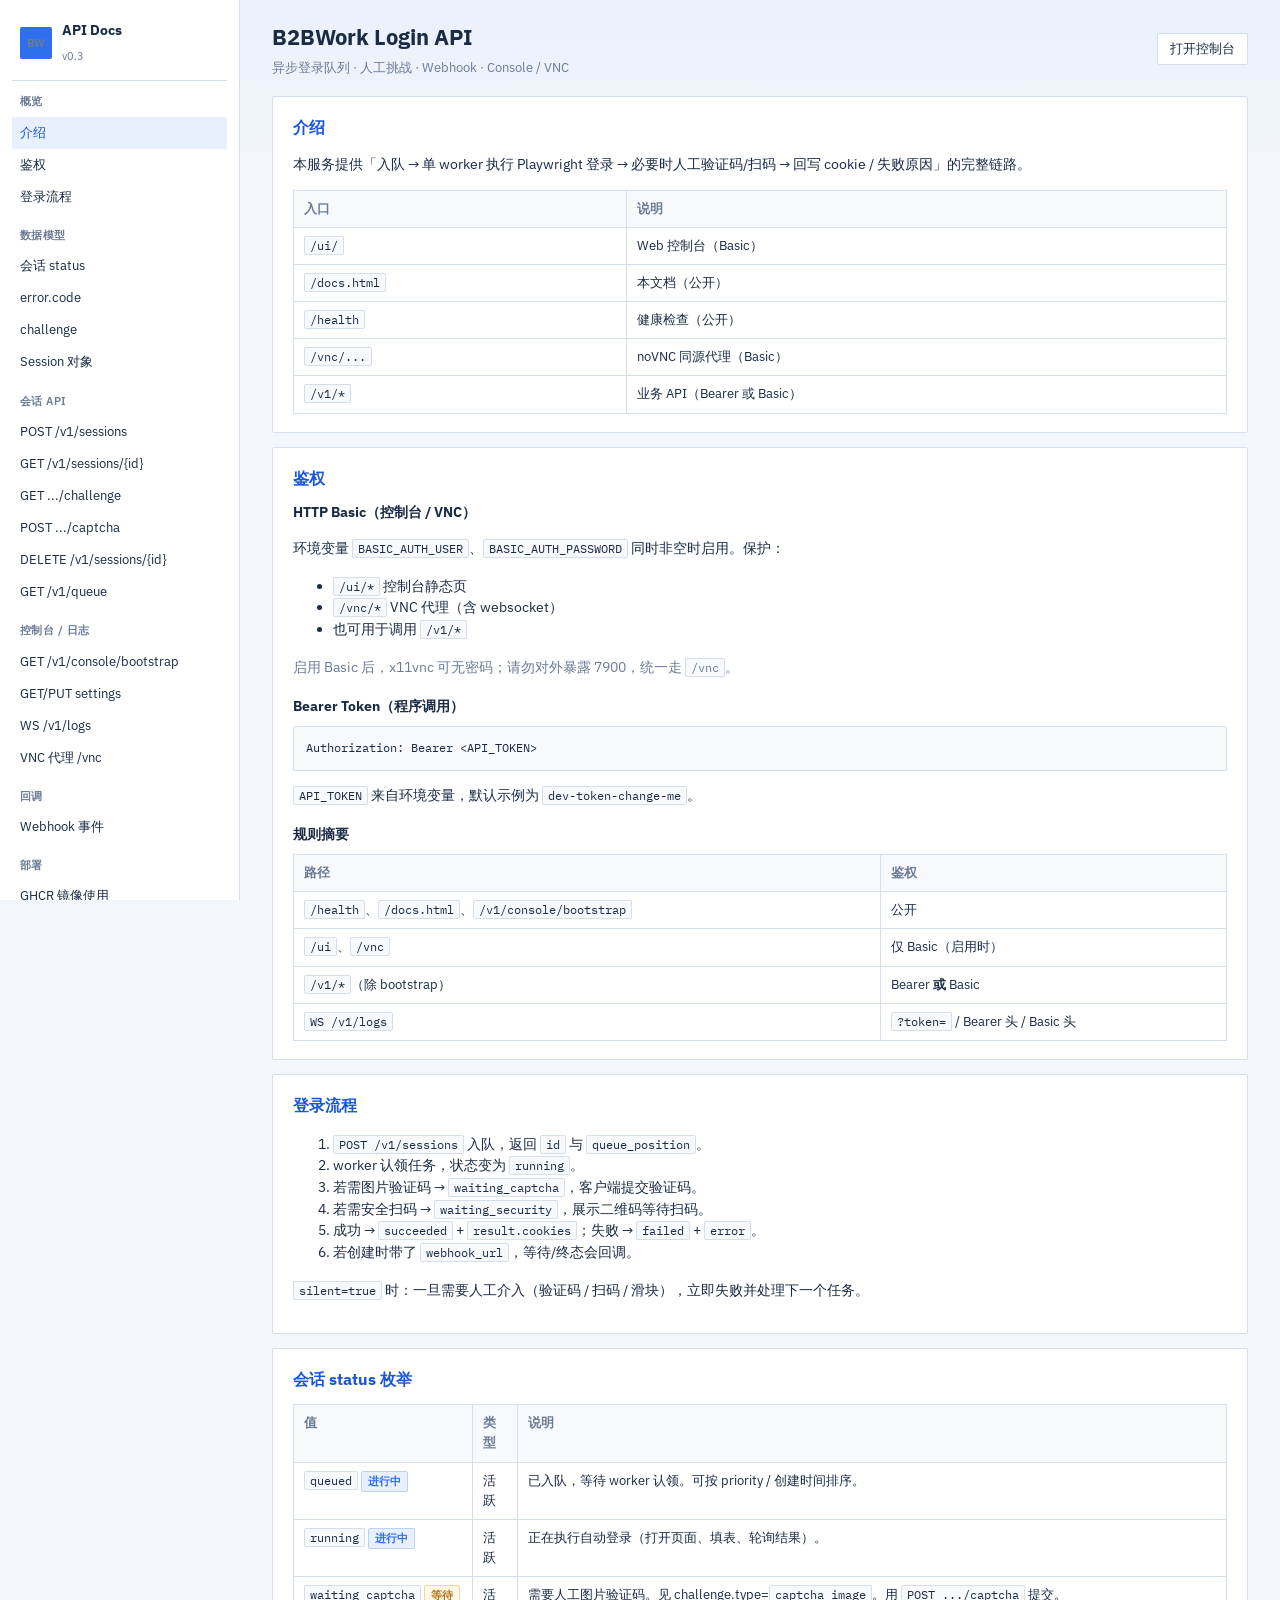
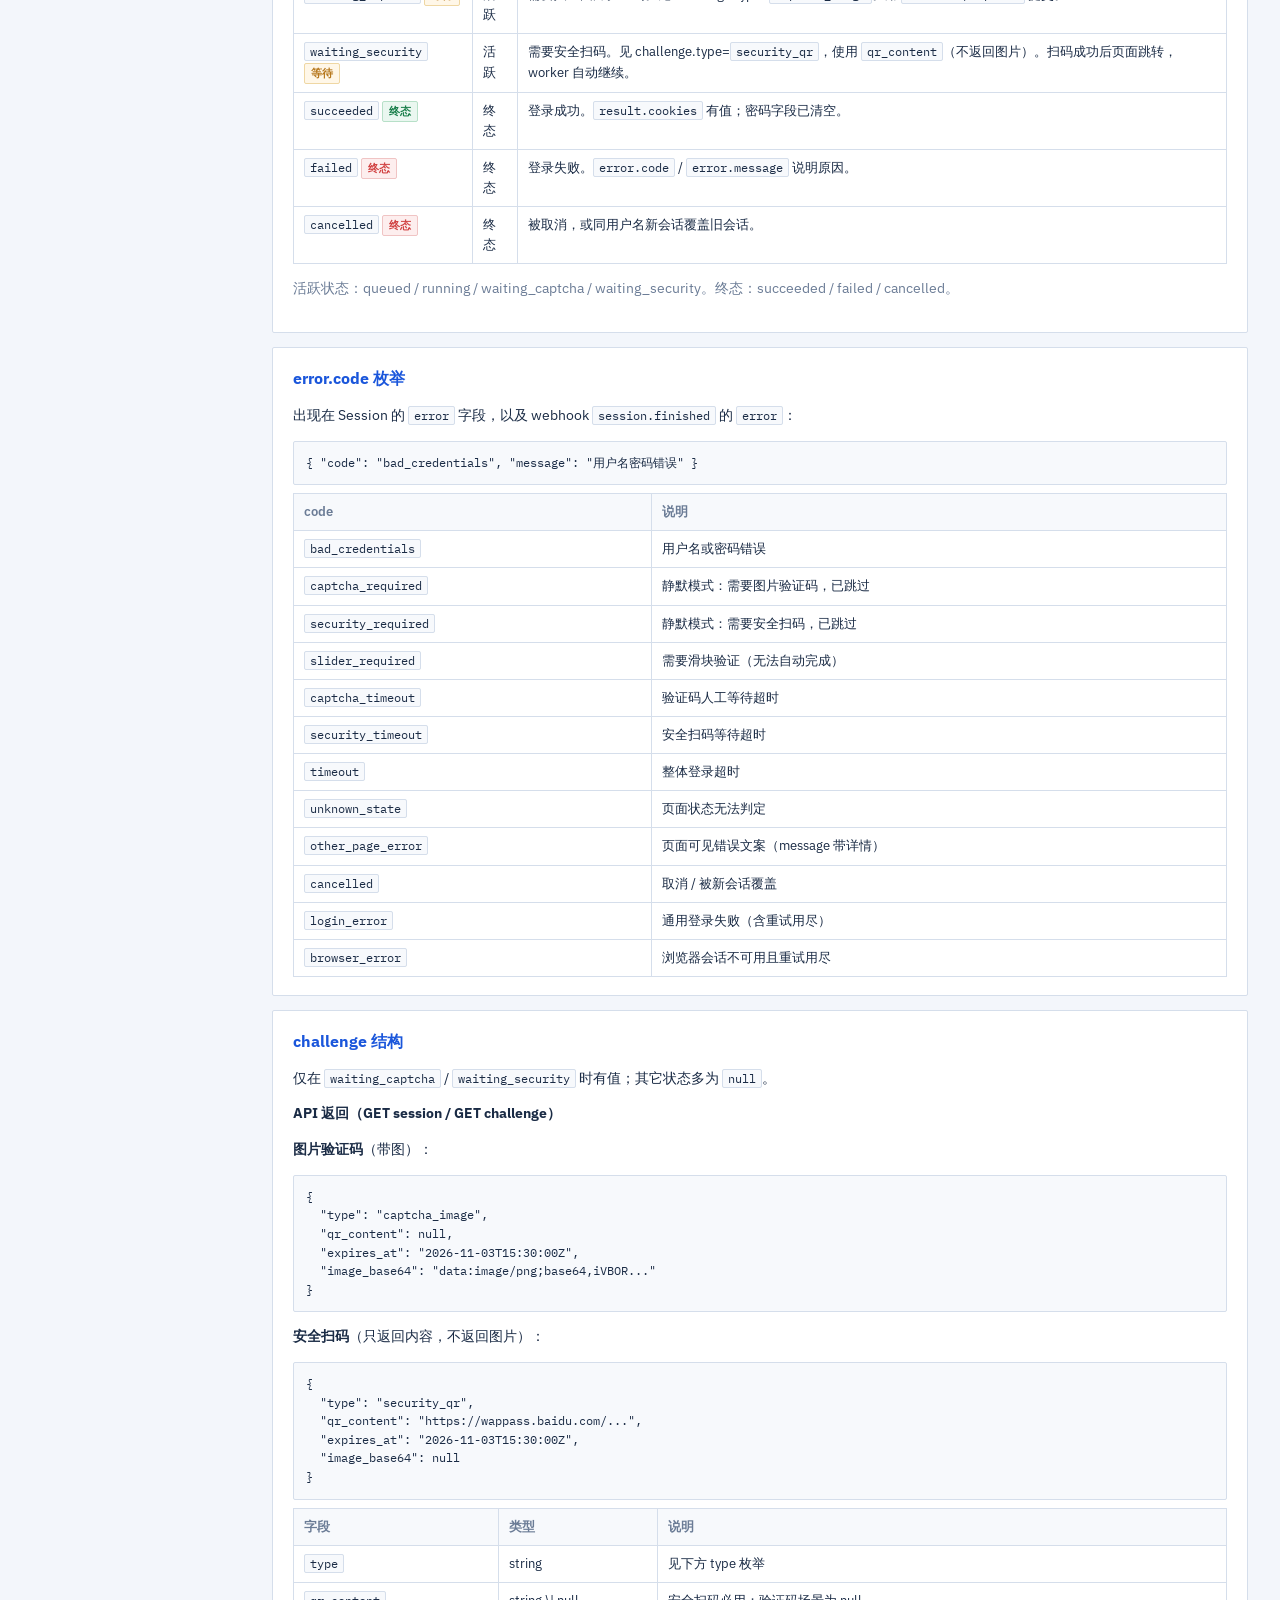
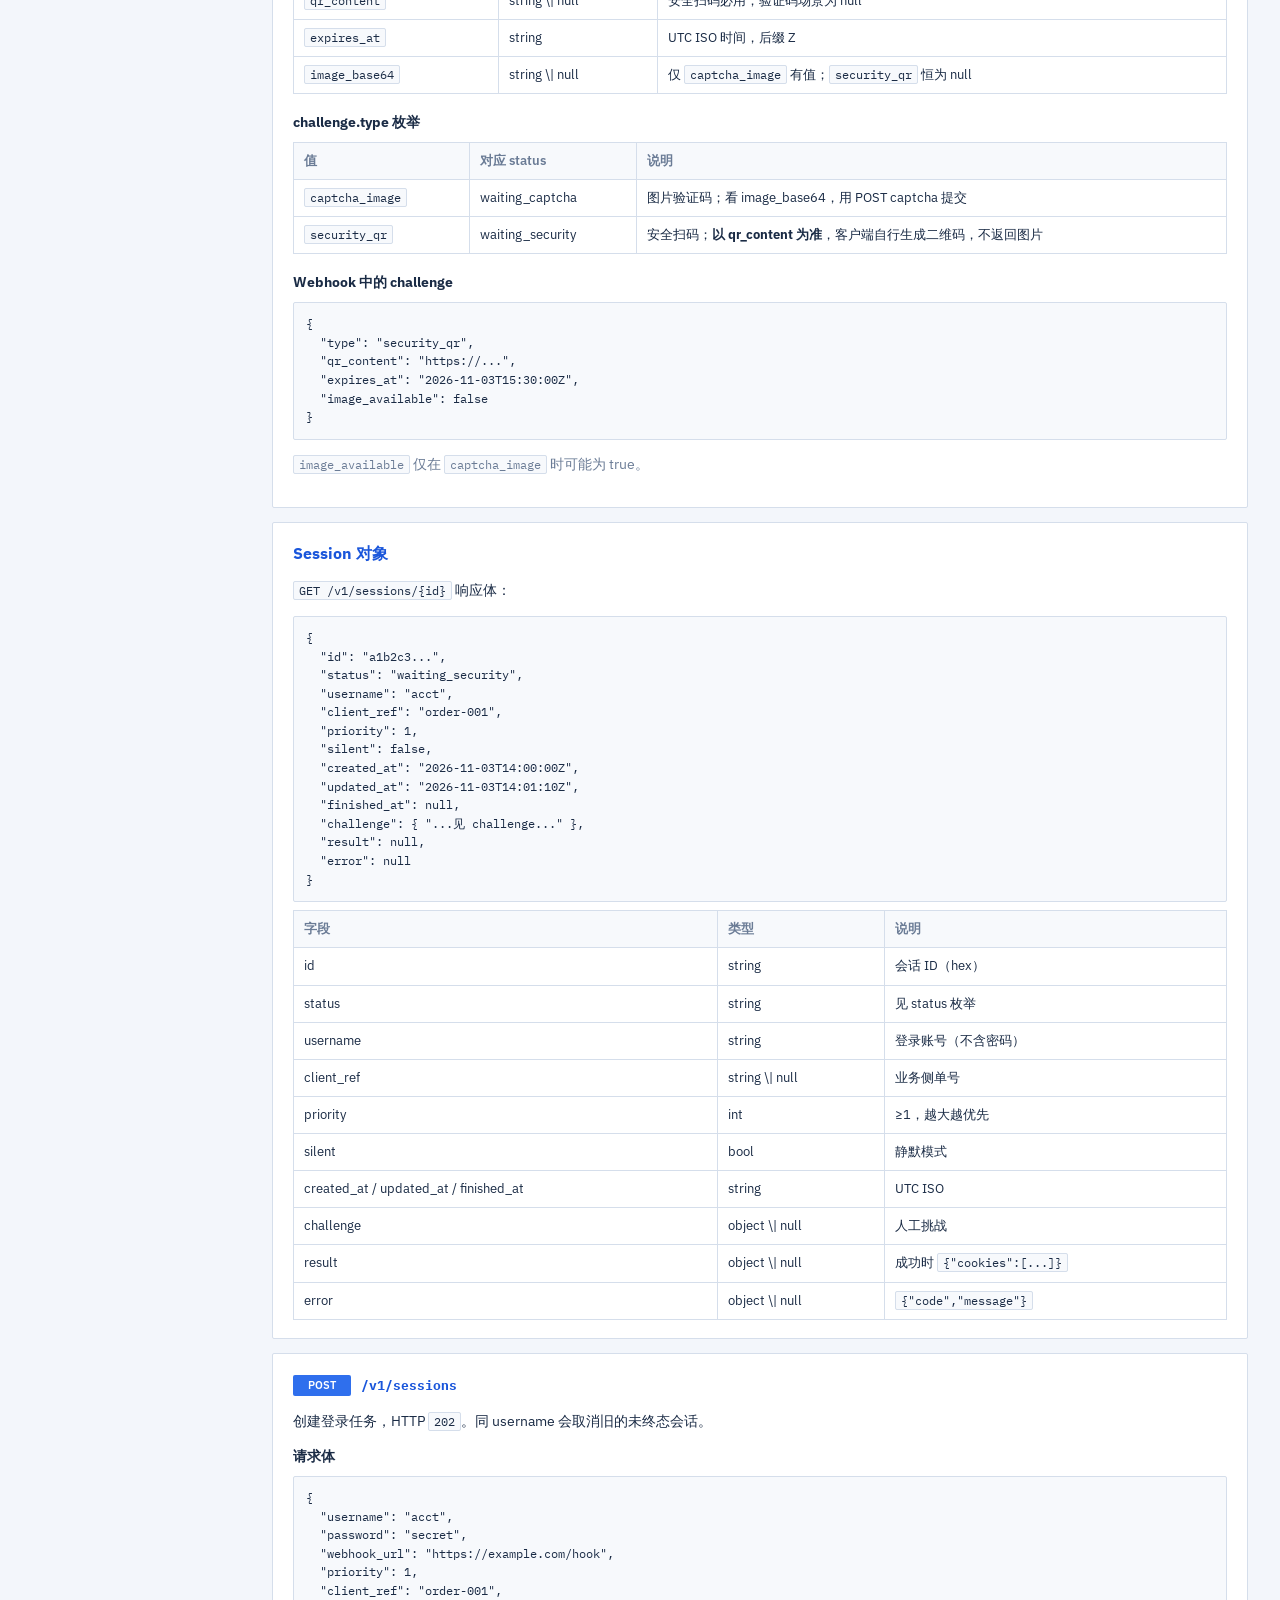
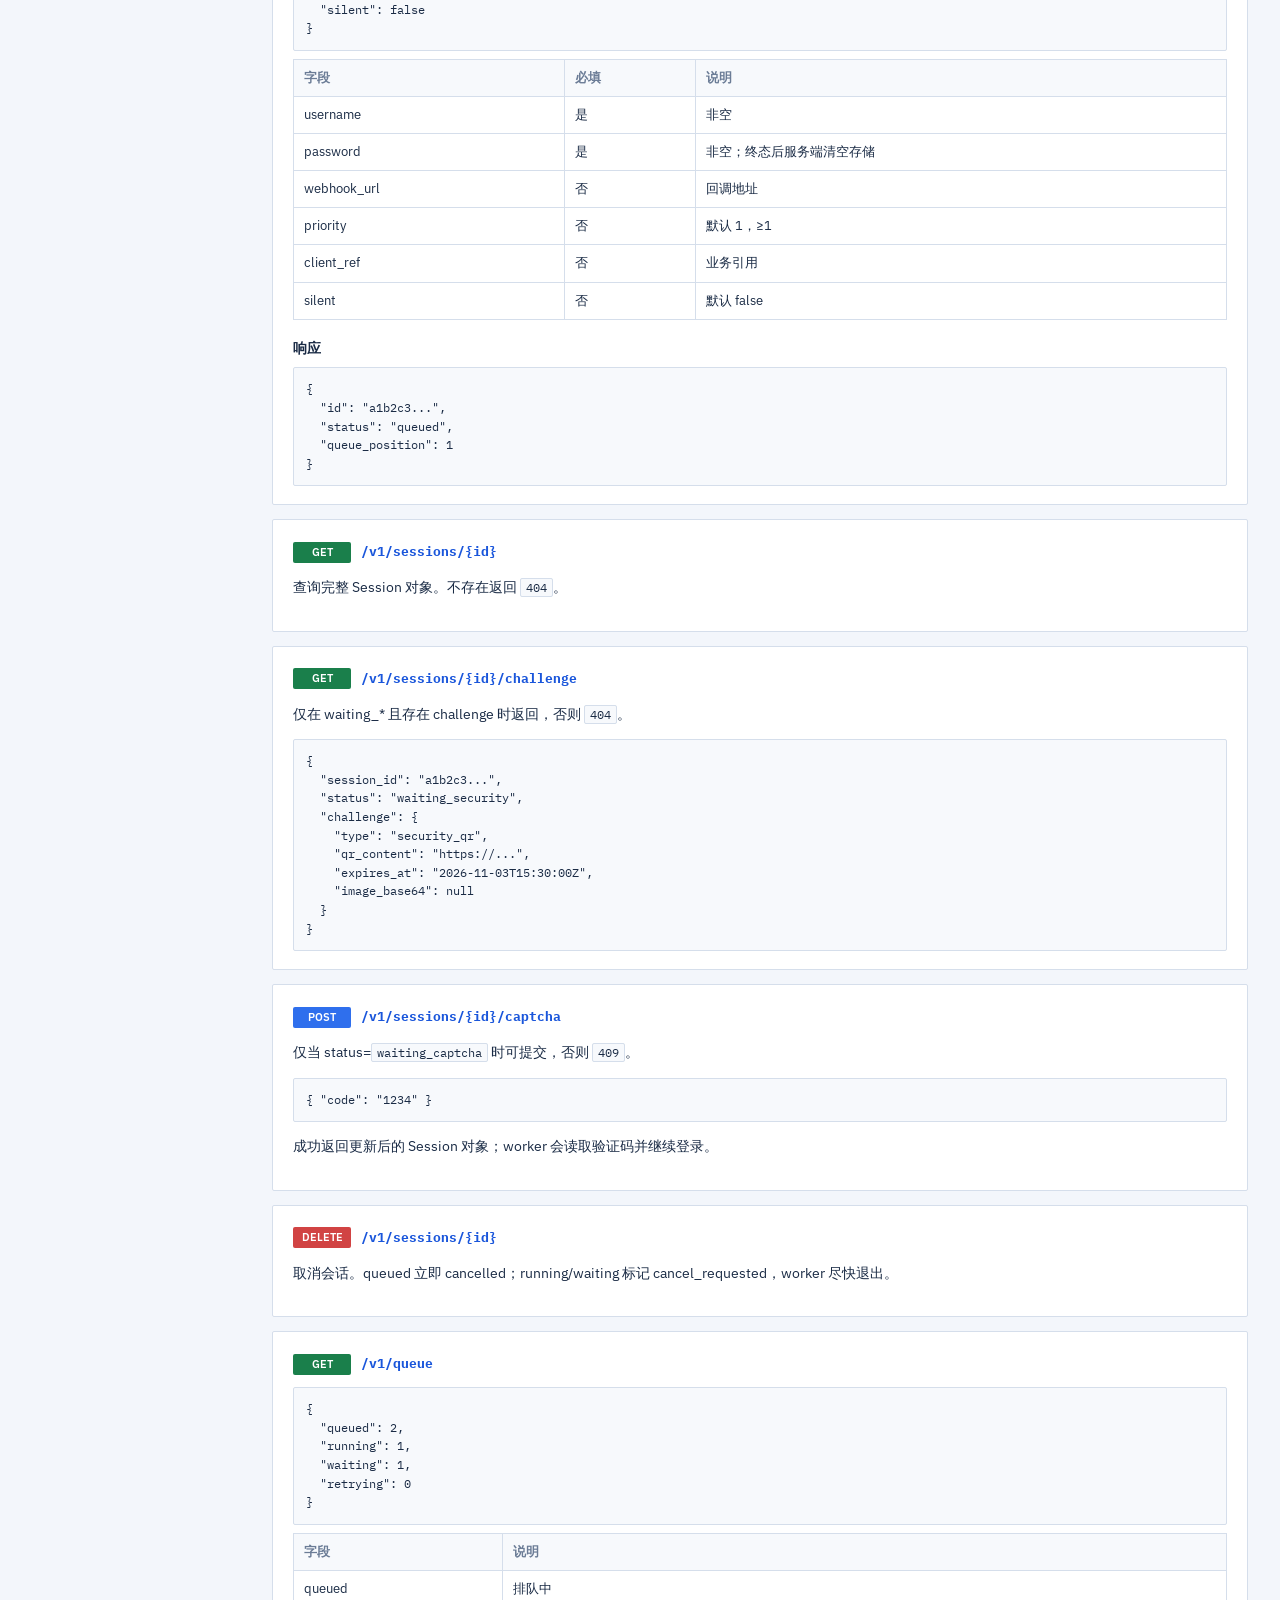
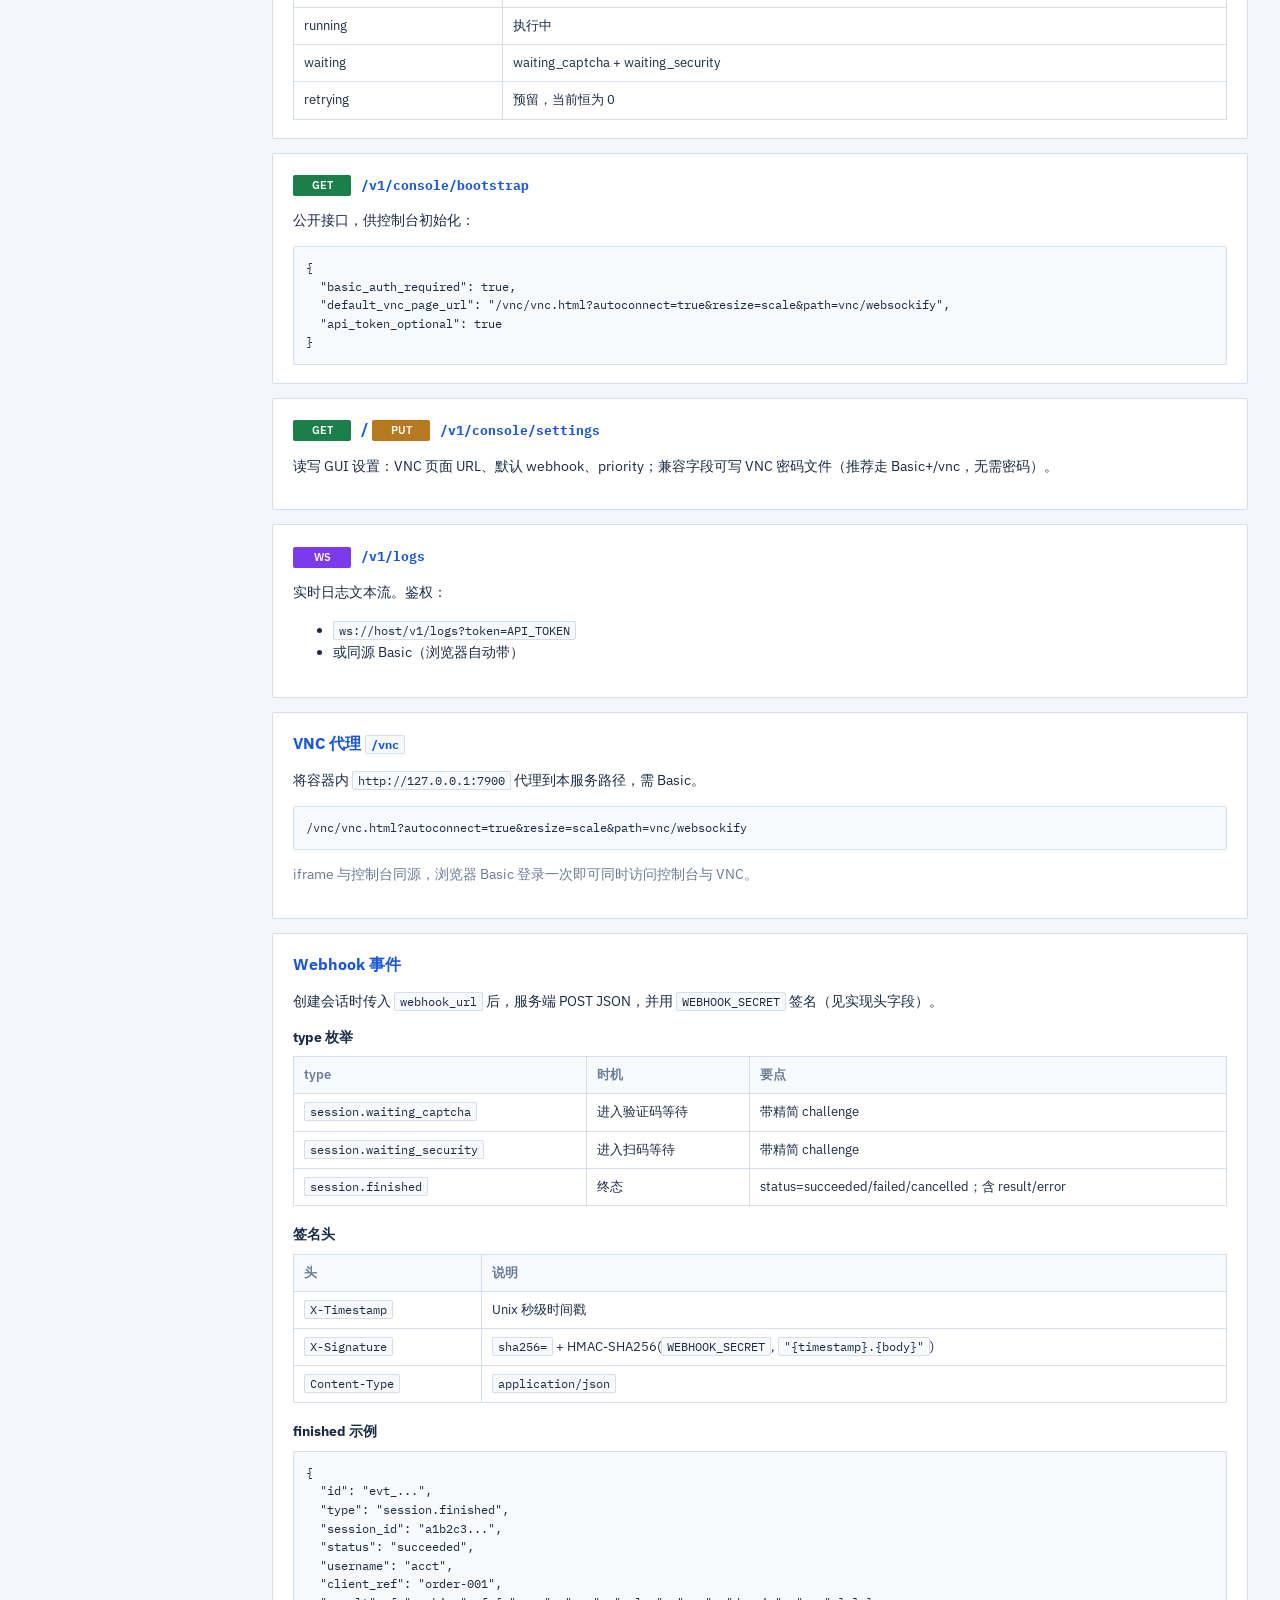
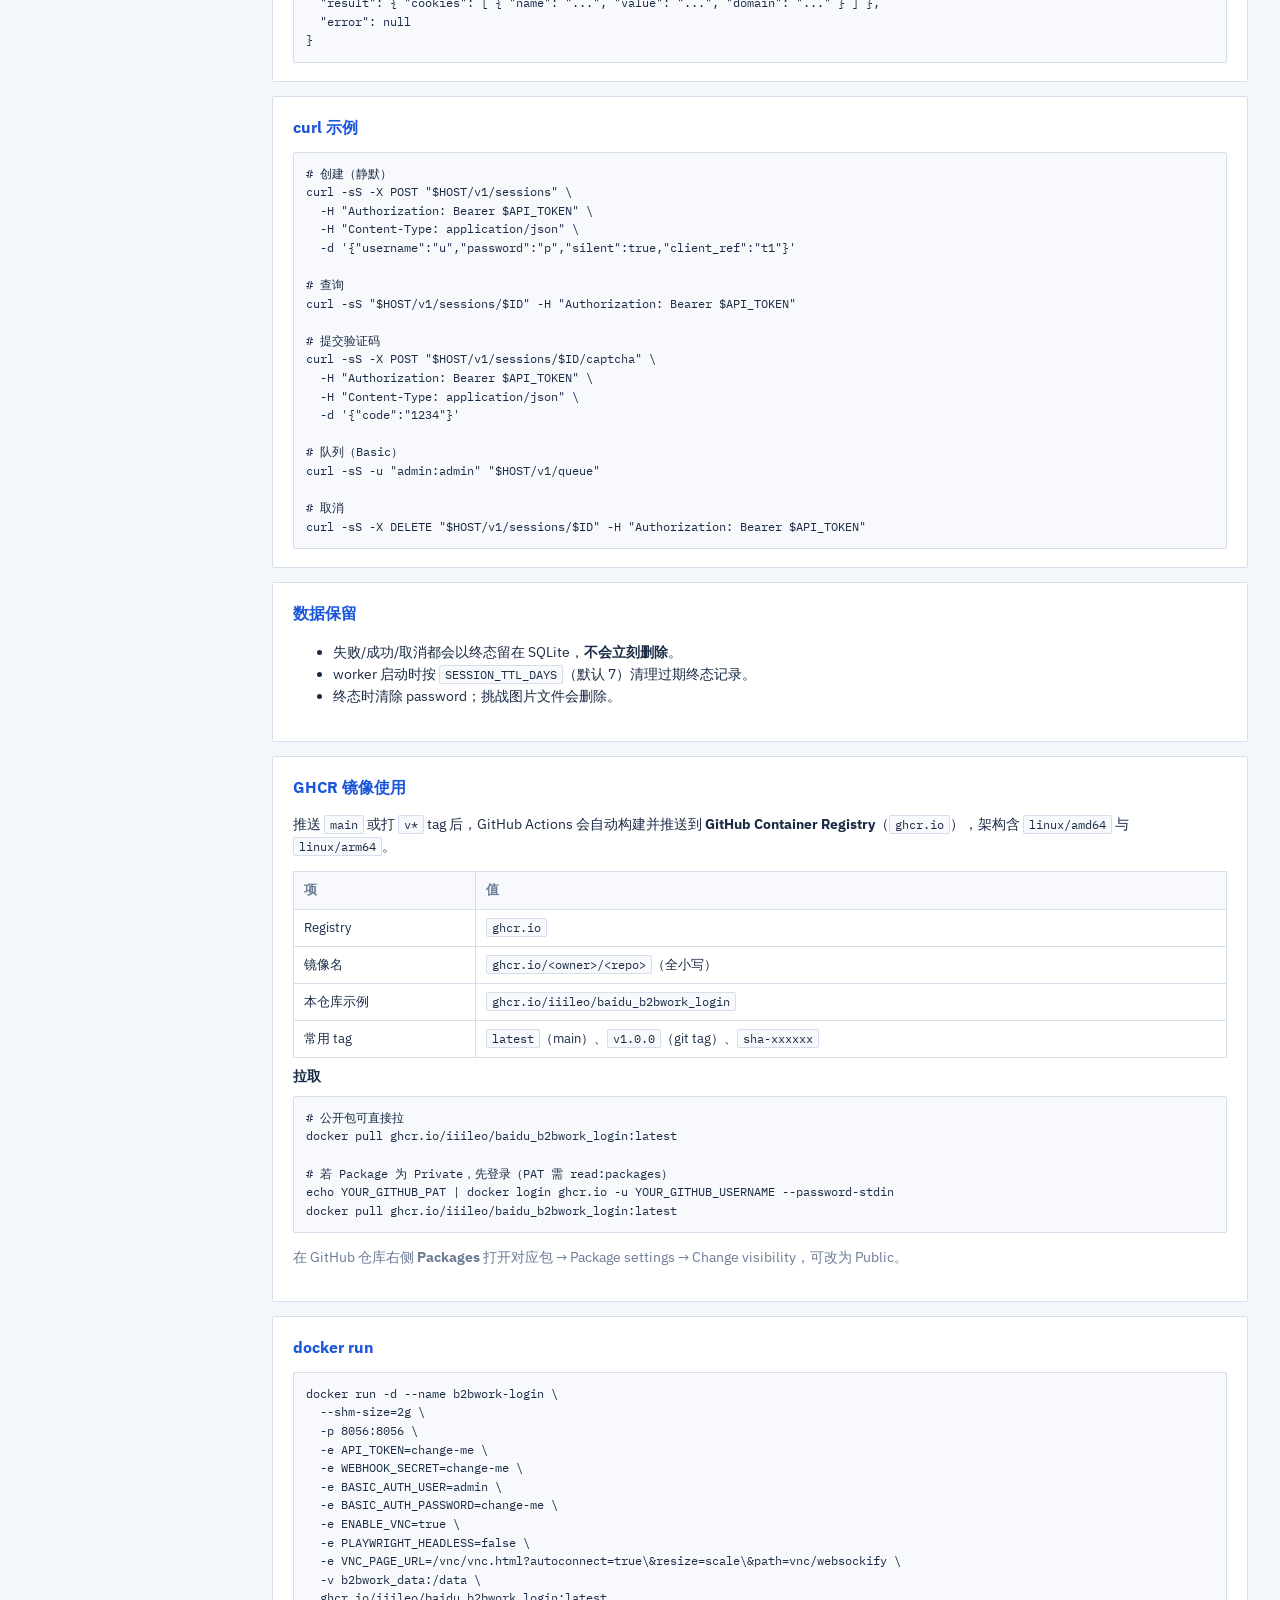
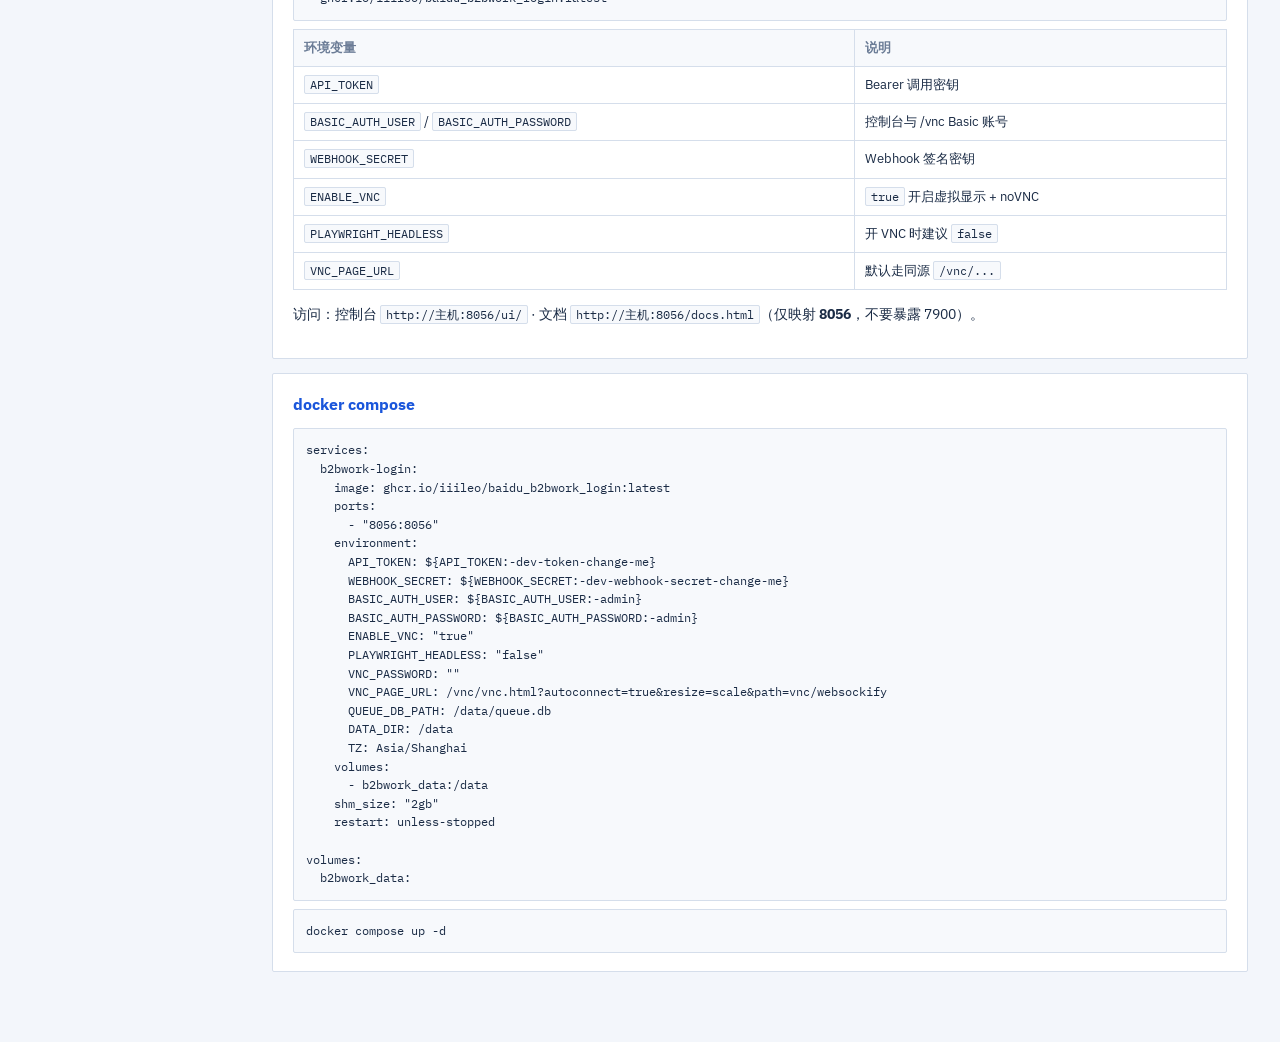
==== commit f09a0949: "Add Docker support with GitHub Actions and update documentation - Introduced a .dockerignore file to" ====
--- a/web/docs.html
+++ b/web/docs.html
@@ -182,6 +182,12 @@
         <div class="nav-group">
           <h4>回调</h4>
           <a href="#webhook">Webhook 事件</a>
+        </div>
+        <div class="nav-group">
+          <h4>部署</h4>
+          <a href="#docker-ghcr">GHCR 镜像使用</a>
+          <a href="#docker-run">docker run</a>
+          <a href="#docker-compose">docker compose</a>
         </div>
         <div class="nav-group">
           <h4>其它</h4>
@@ -563,6 +569,82 @@
             <li>终态时清除 password；挑战图片文件会删除。</li>
           </ul>
         </section>
+
+        <section class="doc" id="docker-ghcr">
+          <h2>GHCR 镜像使用</h2>
+          <p>推送 <code>main</code> 或打 <code>v*</code> tag 后，GitHub Actions 会自动构建并推送到 <strong>GitHub Container Registry</strong>（<code>ghcr.io</code>），架构含 <code>linux/amd64</code> 与 <code>linux/arm64</code>。</p>
+          <table>
+            <tr><th>项</th><th>值</th></tr>
+            <tr><td>Registry</td><td><code>ghcr.io</code></td></tr>
+            <tr><td>镜像名</td><td><code>ghcr.io/&lt;owner&gt;/&lt;repo&gt;</code>（全小写）</td></tr>
+            <tr><td>本仓库示例</td><td><code>ghcr.io/iiileo/baidu_b2bwork_login</code></td></tr>
+            <tr><td>常用 tag</td><td><code>latest</code>（main）、<code>v1.0.0</code>（git tag）、<code>sha-xxxxxx</code></td></tr>
+          </table>
+
+          <h3>拉取</h3>
+          <pre># 公开包可直接拉
+docker pull ghcr.io/iiileo/baidu_b2bwork_login:latest
+
+# 若 Package 为 Private，先登录（PAT 需 read:packages）
+echo YOUR_GITHUB_PAT | docker login ghcr.io -u YOUR_GITHUB_USERNAME --password-stdin
+docker pull ghcr.io/iiileo/baidu_b2bwork_login:latest</pre>
+          <p class="muted">在 GitHub 仓库右侧 <strong>Packages</strong> 打开对应包 → Package settings → Change visibility，可改为 Public。</p>
+        </section>
+
+        <section class="doc" id="docker-run">
+          <h2>docker run</h2>
+          <pre>docker run -d --name b2bwork-login \
+  --shm-size=2g \
+  -p 8056:8056 \
+  -e API_TOKEN=change-me \
+  -e WEBHOOK_SECRET=change-me \
+  -e BASIC_AUTH_USER=admin \
+  -e BASIC_AUTH_PASSWORD=change-me \
+  -e ENABLE_VNC=true \
+  -e PLAYWRIGHT_HEADLESS=false \
+  -e VNC_PAGE_URL=/vnc/vnc.html?autoconnect=true\&amp;resize=scale\&amp;path=vnc/websockify \
+  -v b2bwork_data:/data \
+  ghcr.io/iiileo/baidu_b2bwork_login:latest</pre>
+          <table>
+            <tr><th>环境变量</th><th>说明</th></tr>
+            <tr><td><code>API_TOKEN</code></td><td>Bearer 调用密钥</td></tr>
+            <tr><td><code>BASIC_AUTH_USER</code> / <code>BASIC_AUTH_PASSWORD</code></td><td>控制台与 /vnc Basic 账号</td></tr>
+            <tr><td><code>WEBHOOK_SECRET</code></td><td>Webhook 签名密钥</td></tr>
+            <tr><td><code>ENABLE_VNC</code></td><td><code>true</code> 开启虚拟显示 + noVNC</td></tr>
+            <tr><td><code>PLAYWRIGHT_HEADLESS</code></td><td>开 VNC 时建议 <code>false</code></td></tr>
+            <tr><td><code>VNC_PAGE_URL</code></td><td>默认走同源 <code>/vnc/...</code></td></tr>
+          </table>
+          <p>访问：控制台 <code>http://主机:8056/ui/</code> · 文档 <code>http://主机:8056/docs.html</code>（仅映射 <strong>8056</strong>，不要暴露 7900）。</p>
+        </section>
+
+        <section class="doc" id="docker-compose">
+          <h2>docker compose</h2>
+          <pre>services:
+  b2bwork-login:
+    image: ghcr.io/iiileo/baidu_b2bwork_login:latest
+    ports:
+      - "8056:8056"
+    environment:
+      API_TOKEN: ${API_TOKEN:-dev-token-change-me}
+      WEBHOOK_SECRET: ${WEBHOOK_SECRET:-dev-webhook-secret-change-me}
+      BASIC_AUTH_USER: ${BASIC_AUTH_USER:-admin}
+      BASIC_AUTH_PASSWORD: ${BASIC_AUTH_PASSWORD:-admin}
+      ENABLE_VNC: "true"
+      PLAYWRIGHT_HEADLESS: "false"
+      VNC_PASSWORD: ""
+      VNC_PAGE_URL: /vnc/vnc.html?autoconnect=true&amp;resize=scale&amp;path=vnc/websockify
+      QUEUE_DB_PATH: /data/queue.db
+      DATA_DIR: /data
+      TZ: Asia/Shanghai
+    volumes:
+      - b2bwork_data:/data
+    shm_size: "2gb"
+    restart: unless-stopped
+
+volumes:
+  b2bwork_data:</pre>
+          <pre>docker compose up -d</pre>
+        </section>
       </div>
     </main>
   </div>
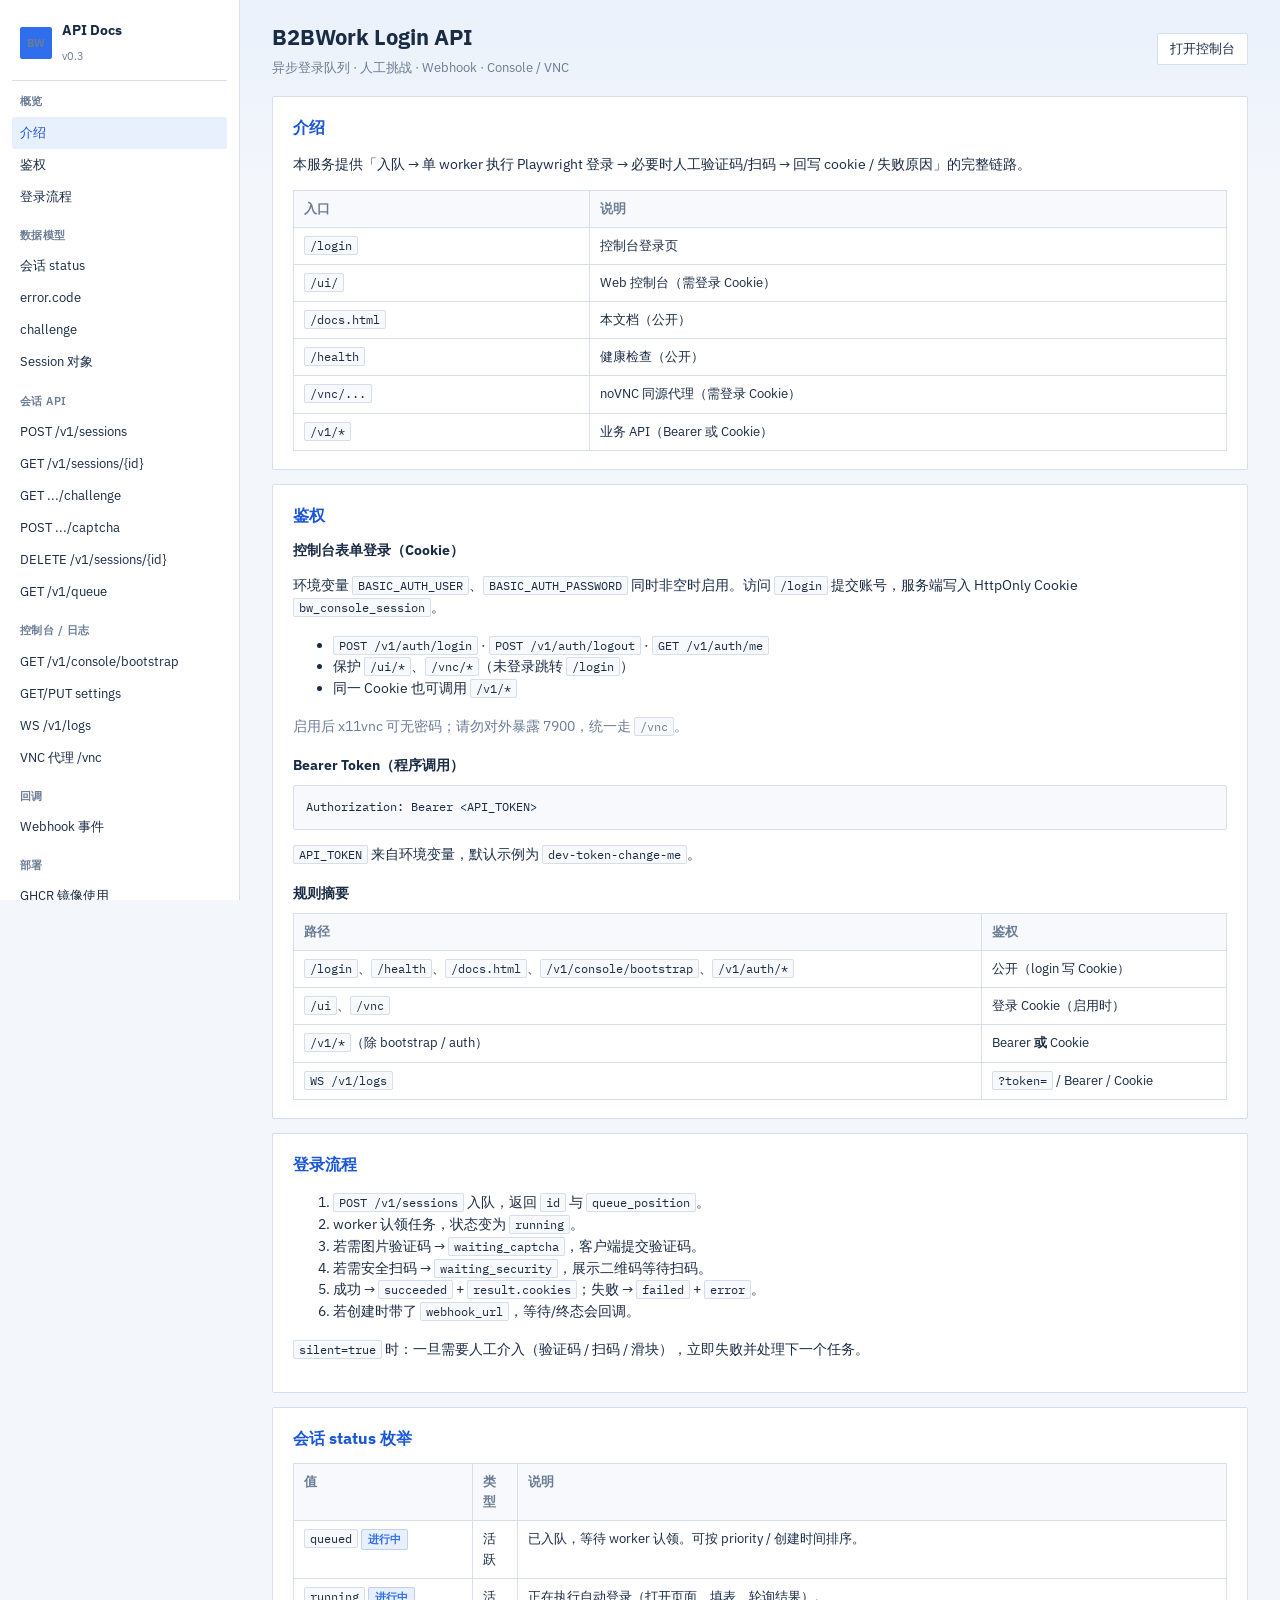
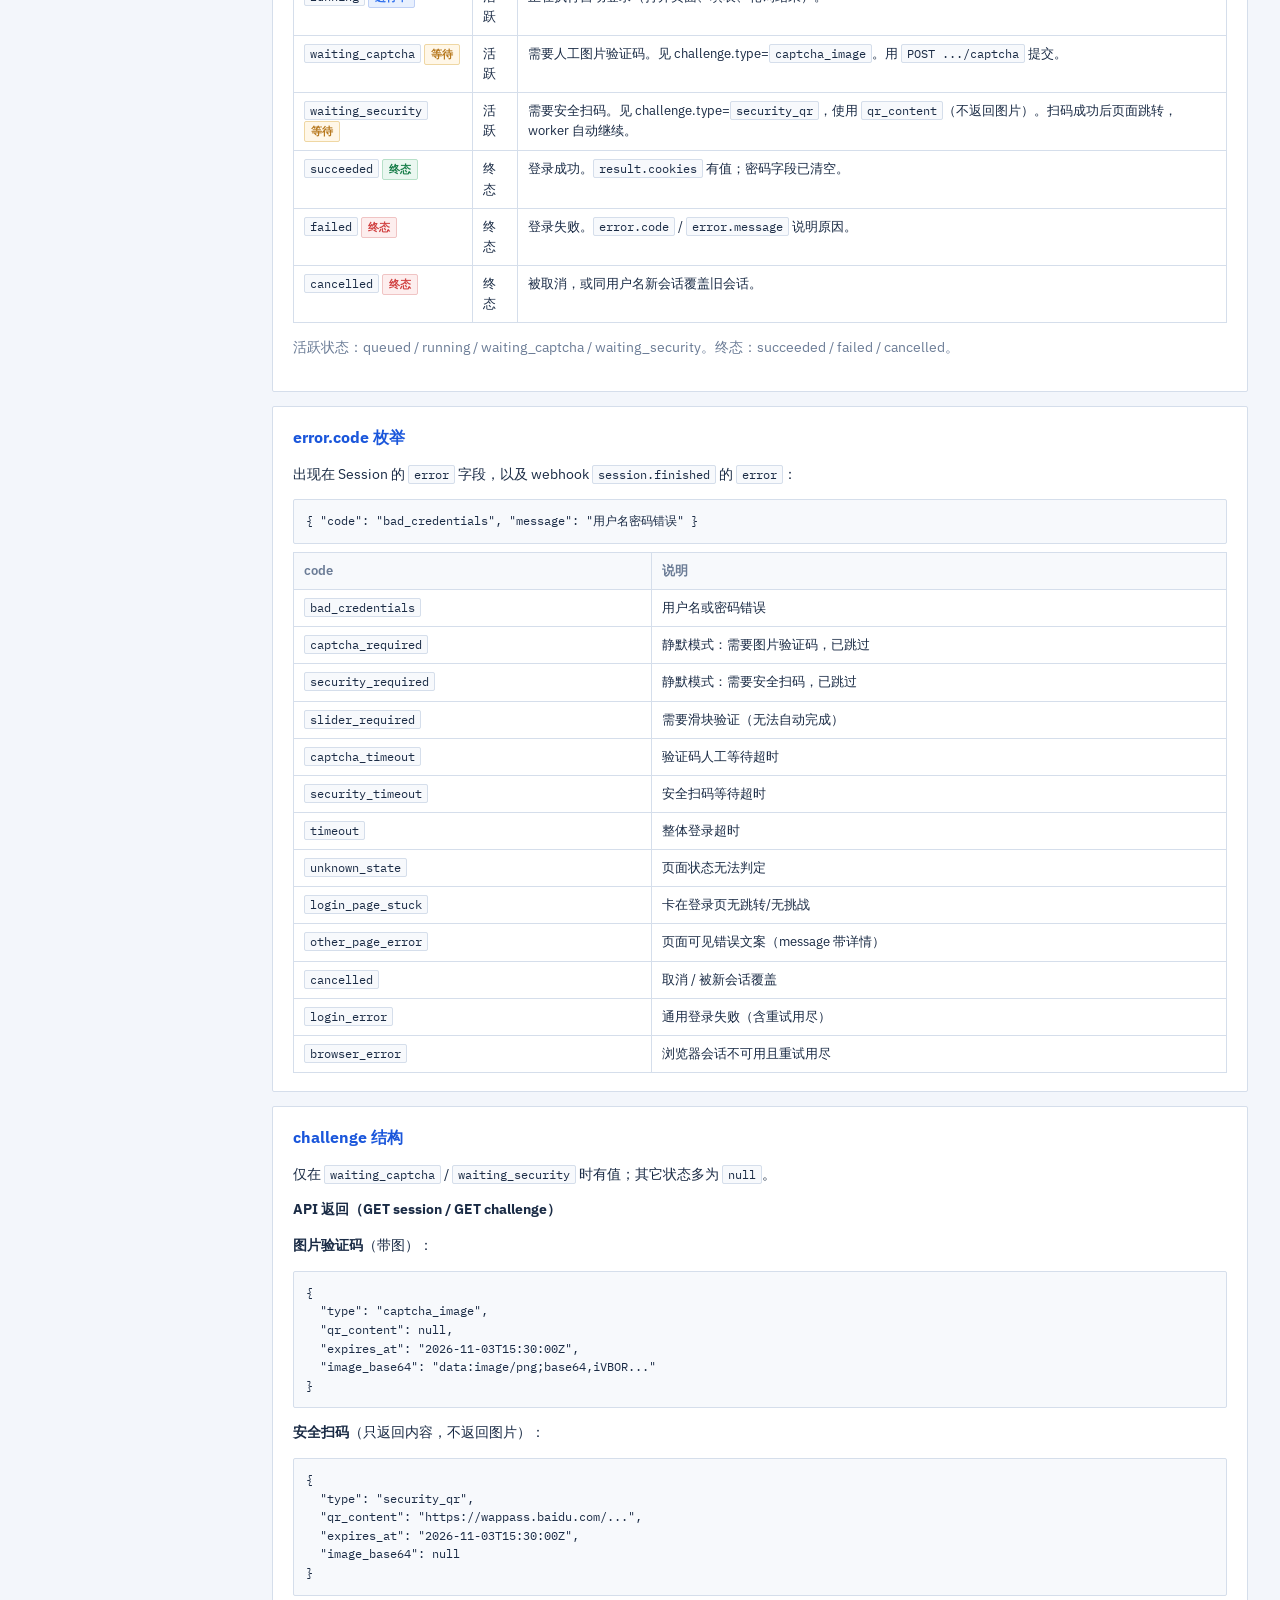
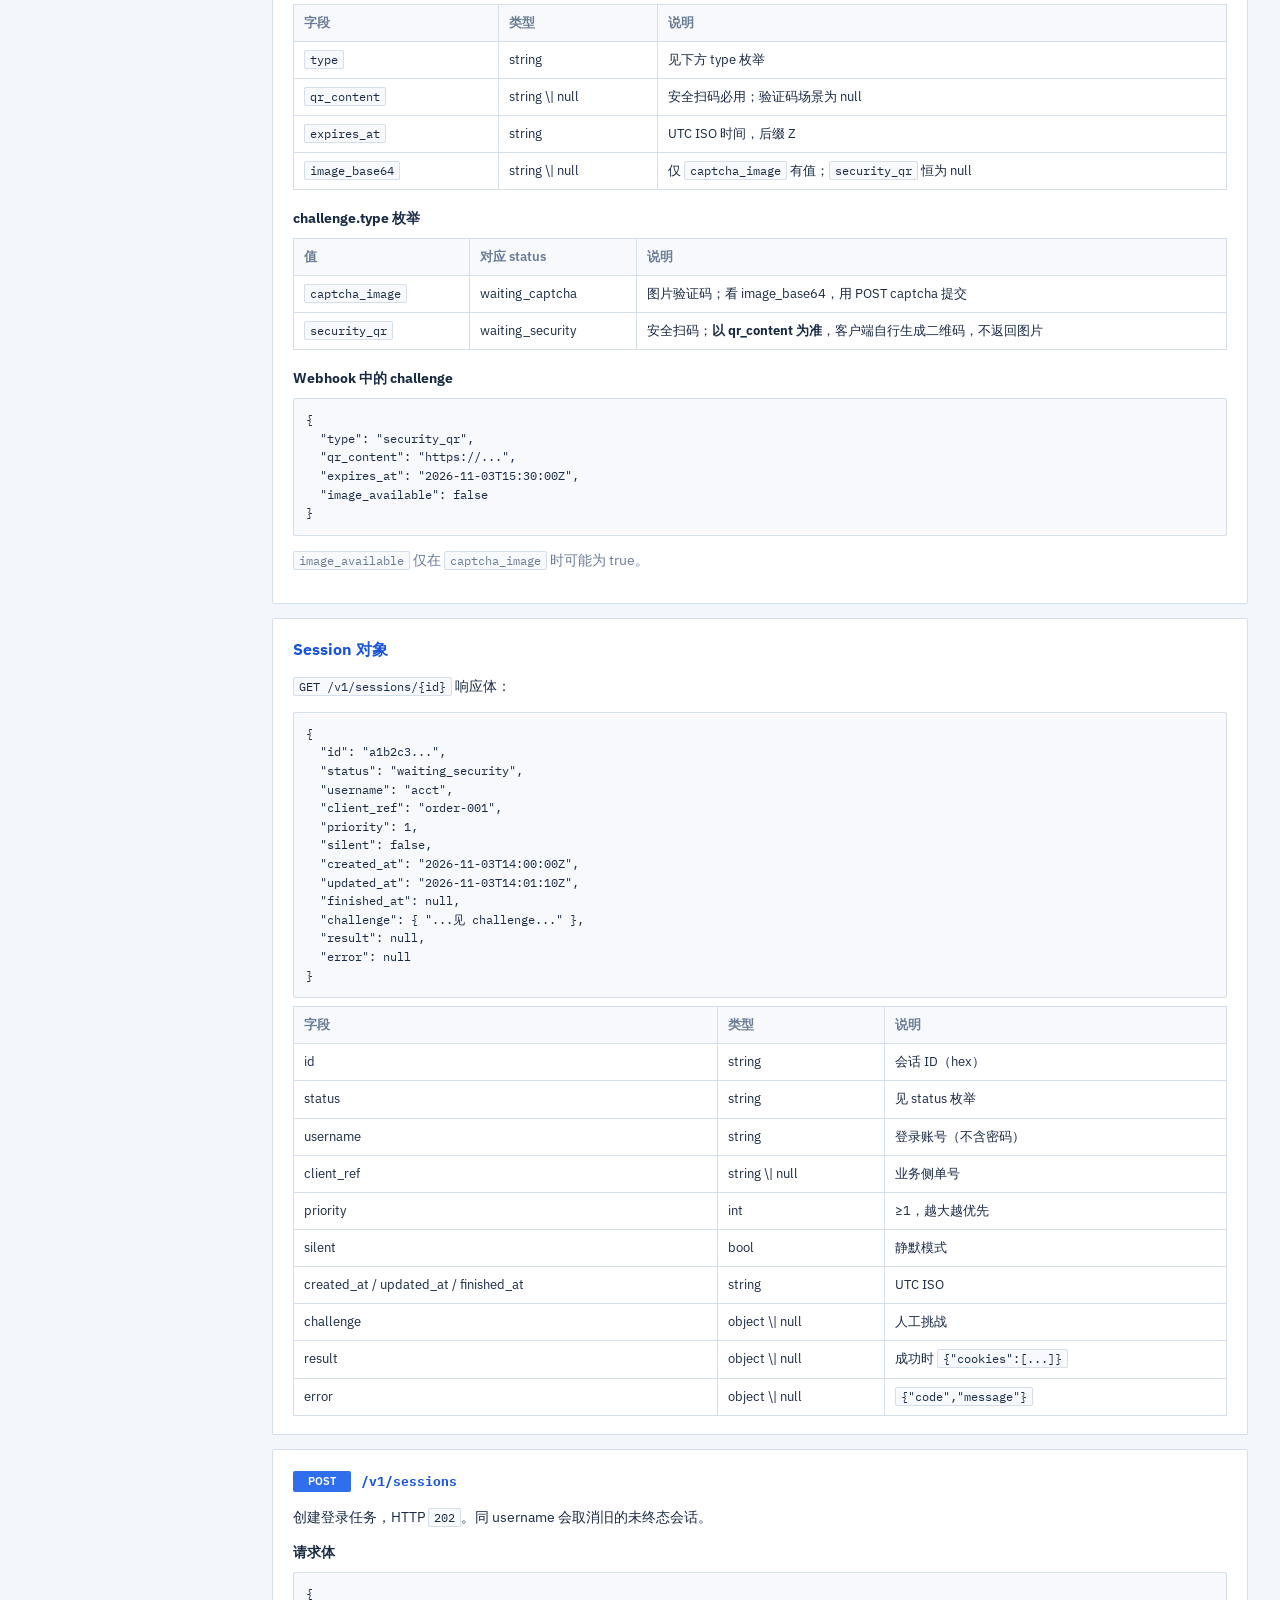
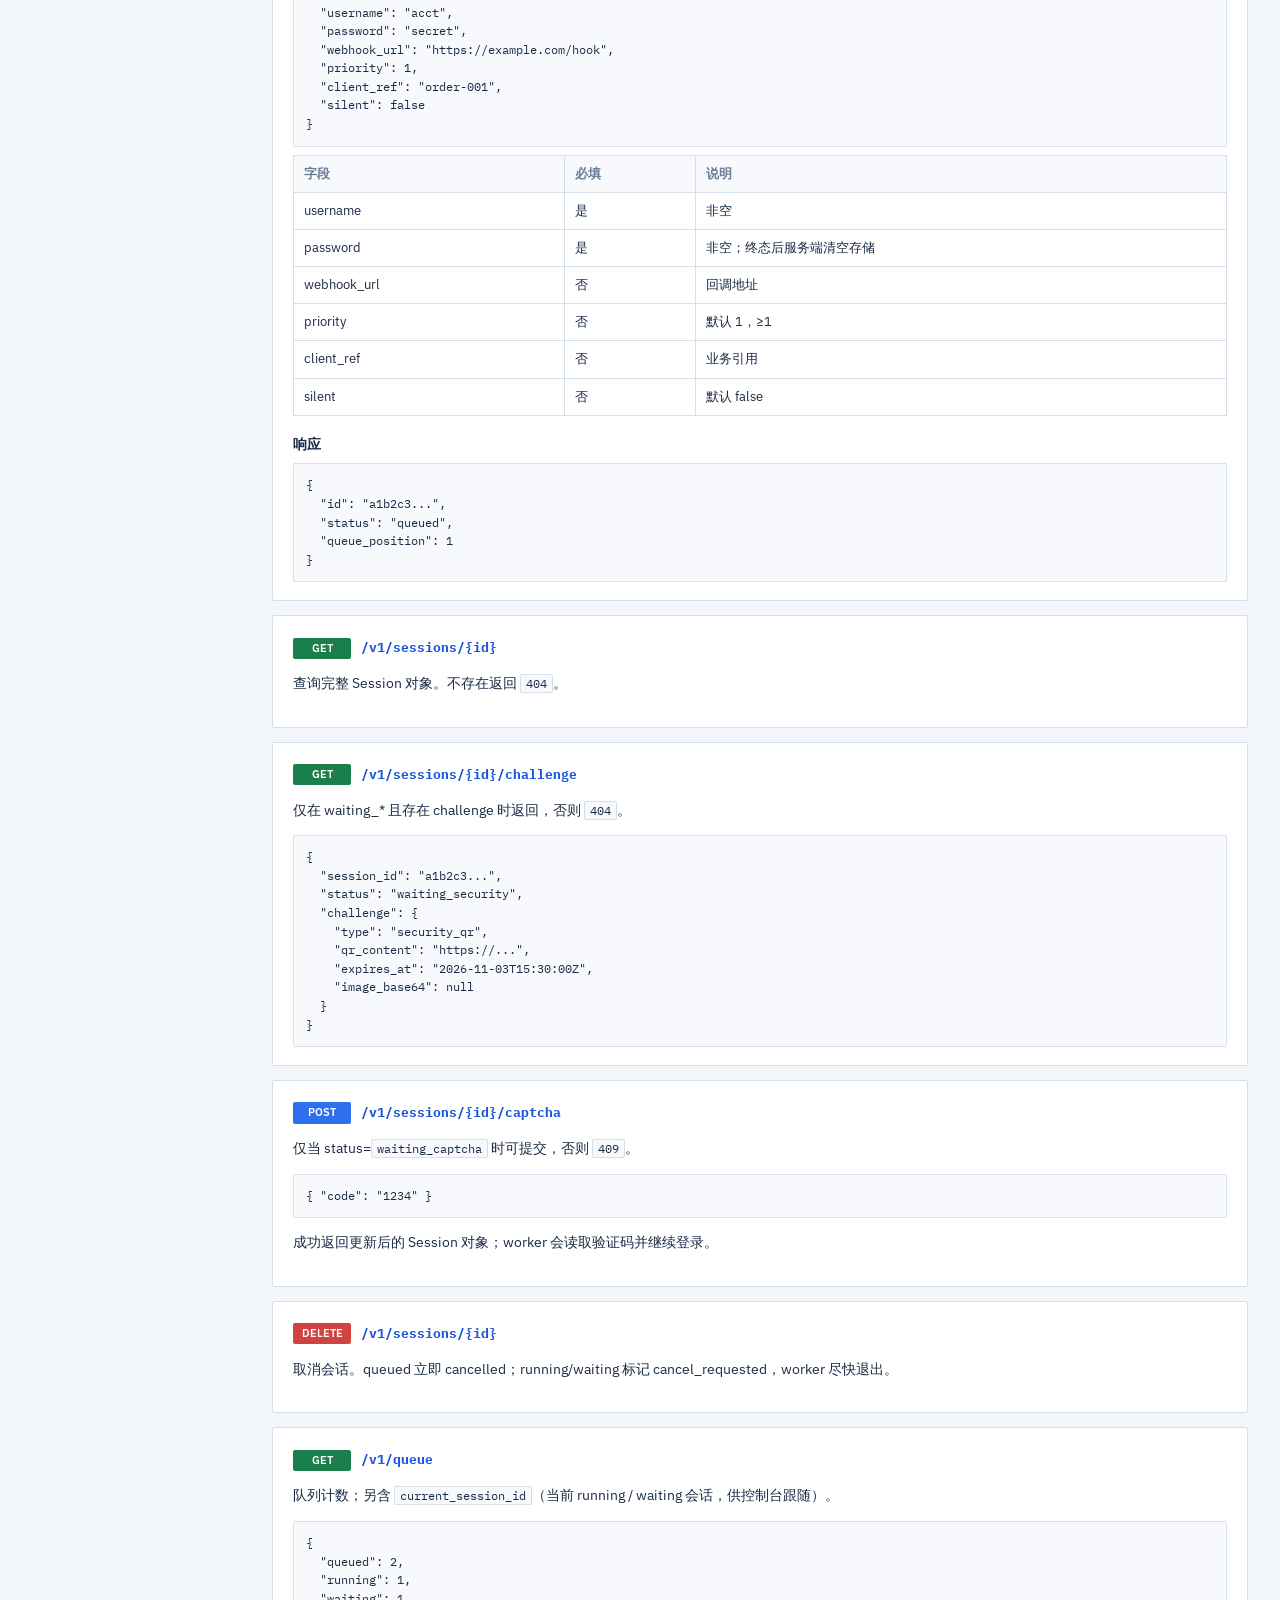
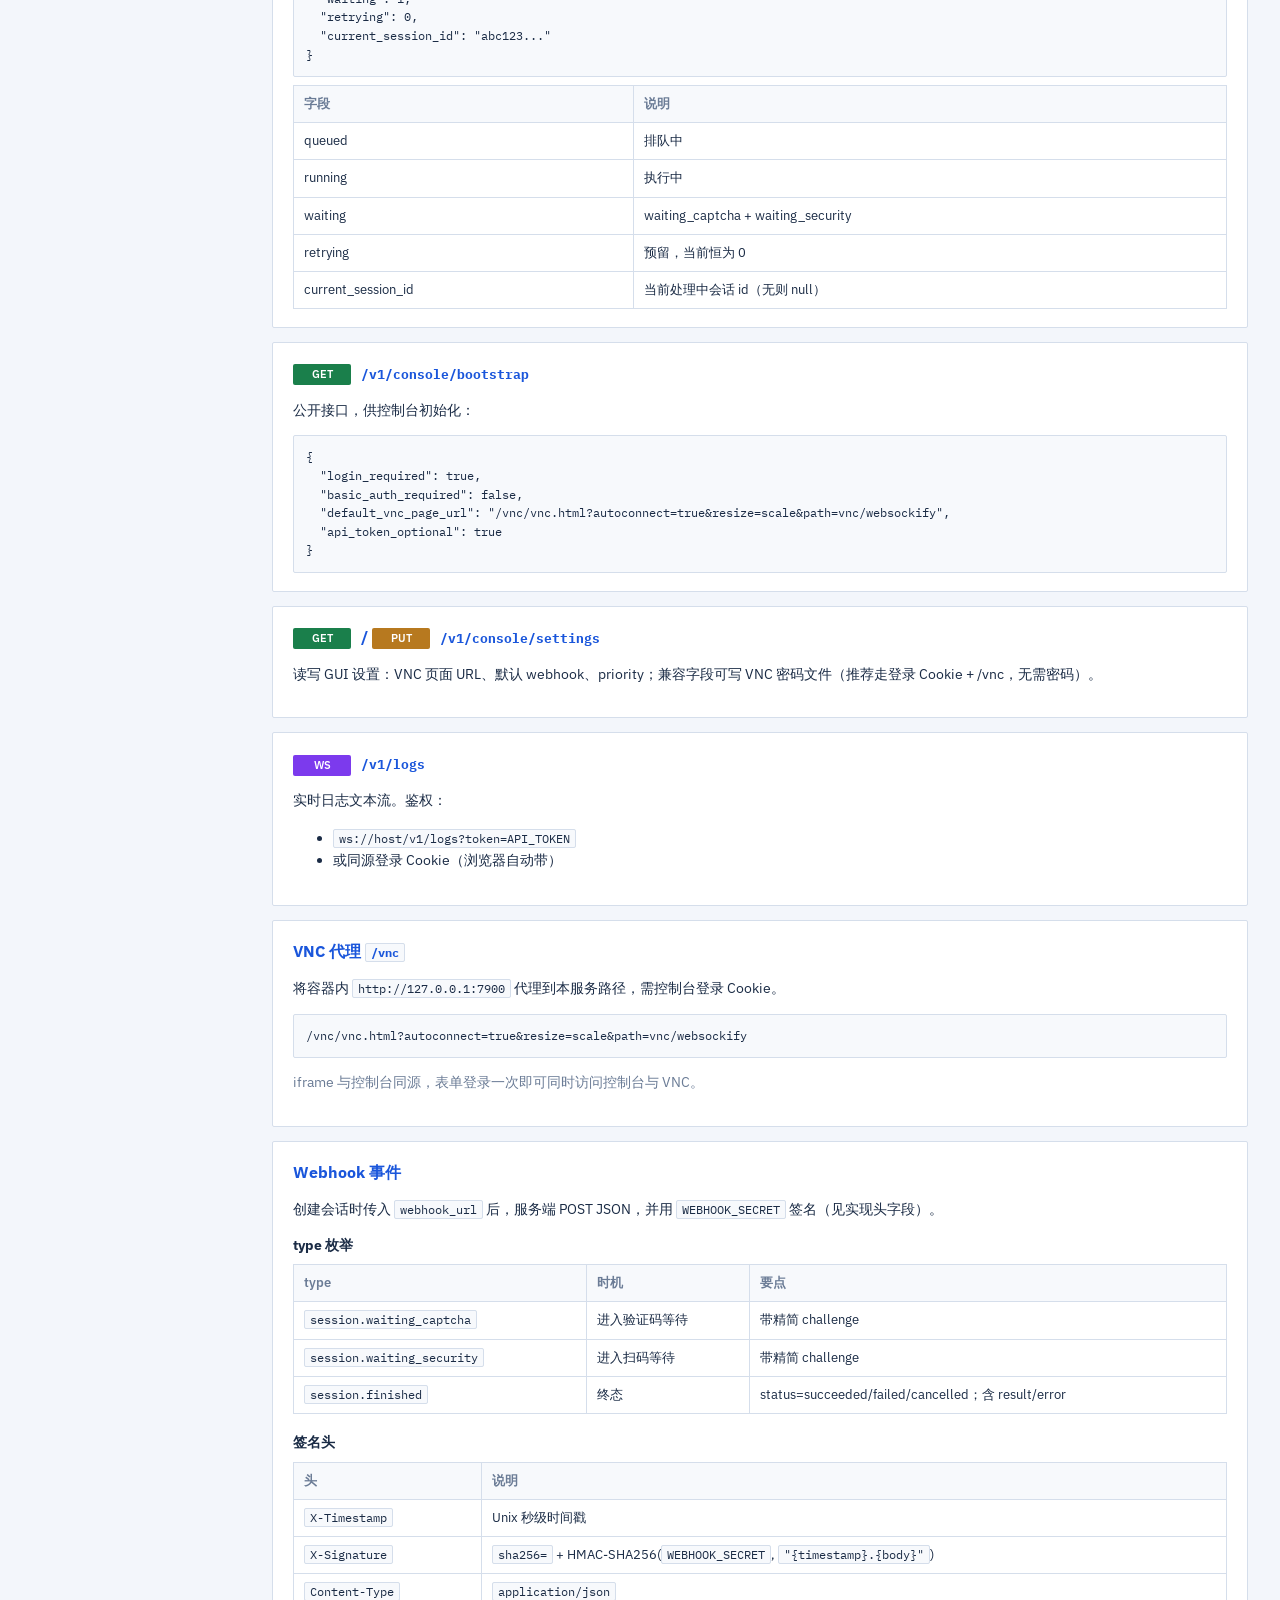
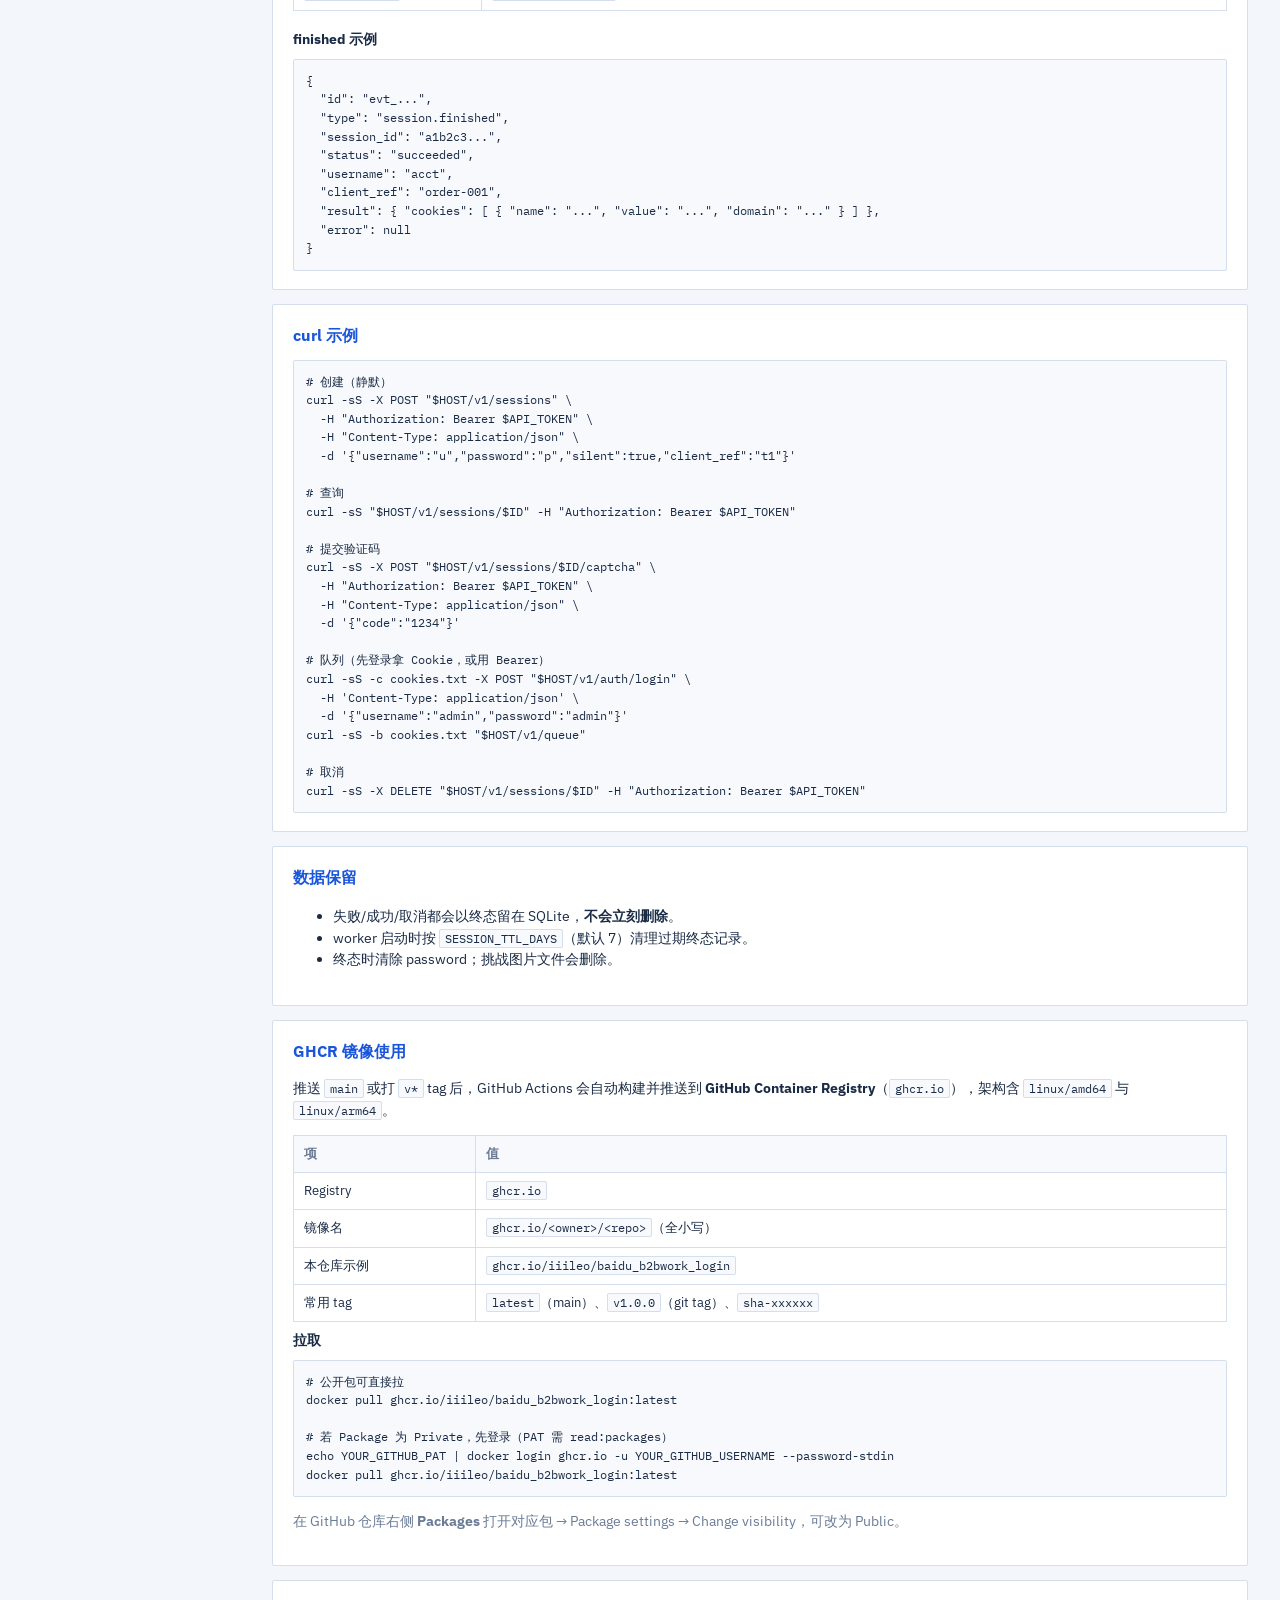
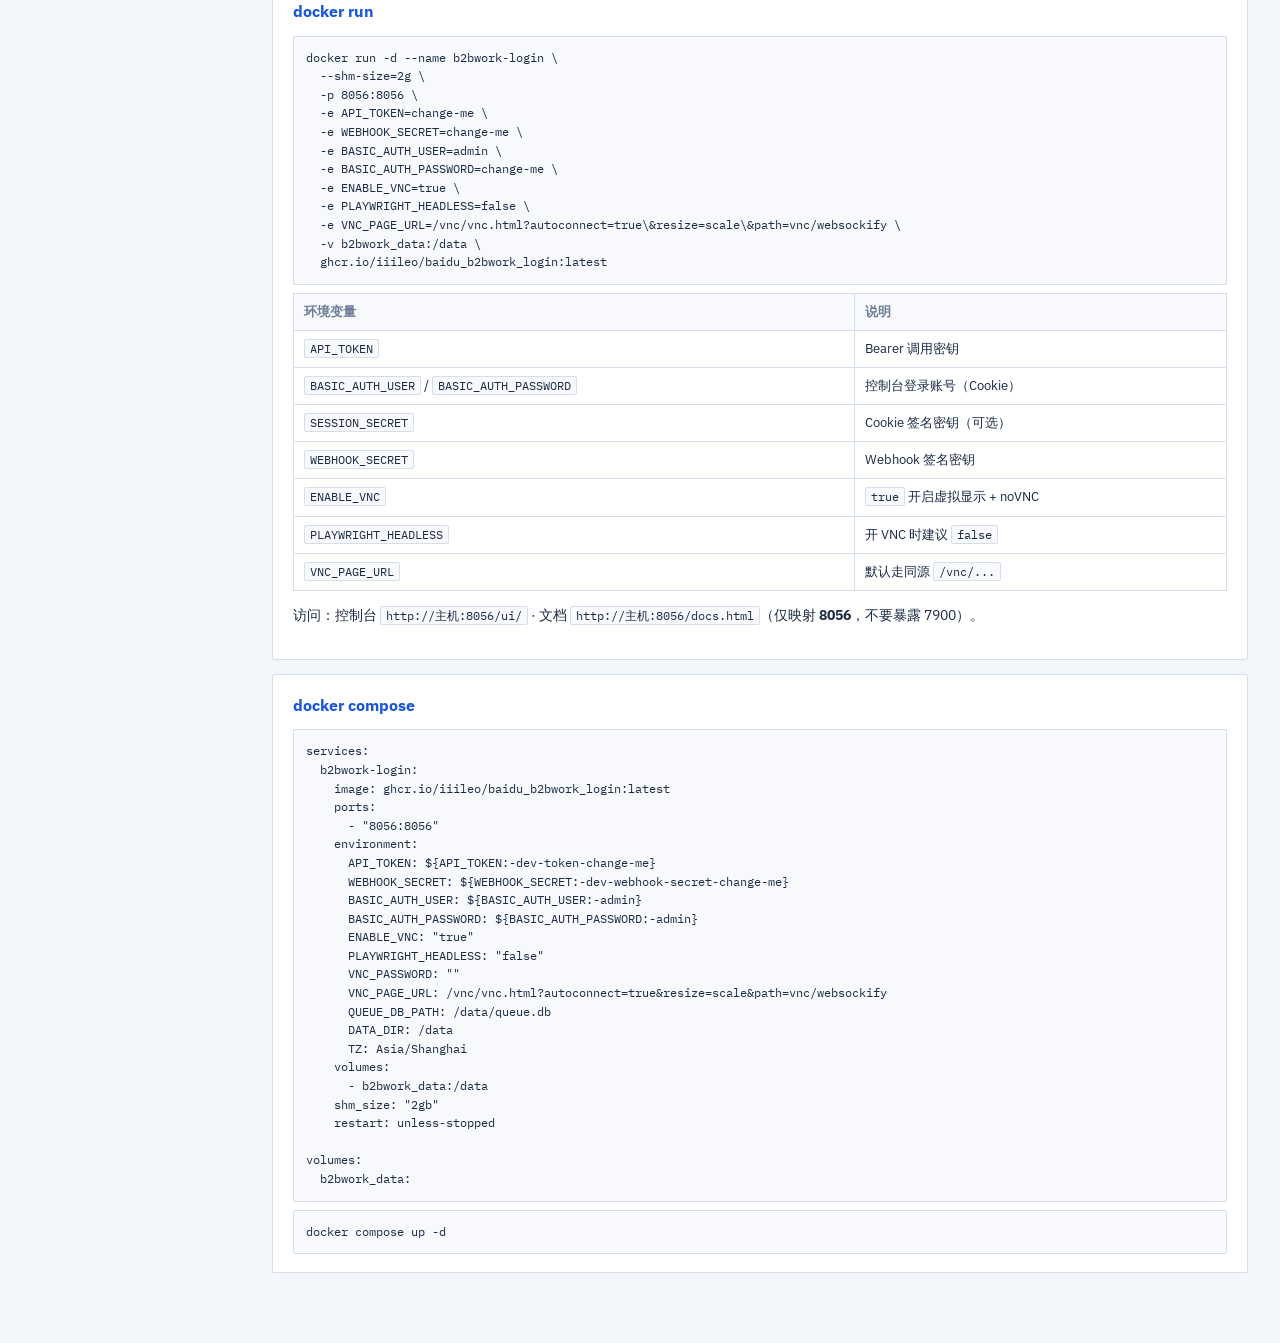
==== commit 1350ca9c: "Implement console login with session cookies and enhance session management - Replaced Basic Auth wi" ====
--- a/web/docs.html
+++ b/web/docs.html
@@ -212,24 +212,25 @@
           <p>本服务提供「入队 → 单 worker 执行 Playwright 登录 → 必要时人工验证码/扫码 → 回写 cookie / 失败原因」的完整链路。</p>
           <table>
             <tr><th>入口</th><th>说明</th></tr>
-            <tr><td><code>/ui/</code></td><td>Web 控制台（Basic）</td></tr>
+            <tr><td><code>/login</code></td><td>控制台登录页</td></tr>
+            <tr><td><code>/ui/</code></td><td>Web 控制台（需登录 Cookie）</td></tr>
             <tr><td><code>/docs.html</code></td><td>本文档（公开）</td></tr>
             <tr><td><code>/health</code></td><td>健康检查（公开）</td></tr>
-            <tr><td><code>/vnc/...</code></td><td>noVNC 同源代理（Basic）</td></tr>
-            <tr><td><code>/v1/*</code></td><td>业务 API（Bearer 或 Basic）</td></tr>
+            <tr><td><code>/vnc/...</code></td><td>noVNC 同源代理（需登录 Cookie）</td></tr>
+            <tr><td><code>/v1/*</code></td><td>业务 API（Bearer 或 Cookie）</td></tr>
           </table>
         </section>
 
         <section class="doc" id="auth">
           <h2>鉴权</h2>
-          <h3>HTTP Basic（控制台 / VNC）</h3>
-          <p>环境变量 <code>BASIC_AUTH_USER</code>、<code>BASIC_AUTH_PASSWORD</code> 同时非空时启用。保护：</p>
+          <h3>控制台表单登录（Cookie）</h3>
+          <p>环境变量 <code>BASIC_AUTH_USER</code>、<code>BASIC_AUTH_PASSWORD</code> 同时非空时启用。访问 <code>/login</code> 提交账号，服务端写入 HttpOnly Cookie <code>bw_console_session</code>。</p>
           <ul>
-            <li><code>/ui/*</code> 控制台静态页</li>
-            <li><code>/vnc/*</code> VNC 代理（含 websocket）</li>
-            <li>也可用于调用 <code>/v1/*</code></li>
+            <li><code>POST /v1/auth/login</code> · <code>POST /v1/auth/logout</code> · <code>GET /v1/auth/me</code></li>
+            <li>保护 <code>/ui/*</code>、<code>/vnc/*</code>（未登录跳转 <code>/login</code>）</li>
+            <li>同一 Cookie 也可调用 <code>/v1/*</code></li>
           </ul>
-          <p class="muted">启用 Basic 后，x11vnc 可无密码；请勿对外暴露 7900，统一走 <code>/vnc</code>。</p>
+          <p class="muted">启用后 x11vnc 可无密码；请勿对外暴露 7900，统一走 <code>/vnc</code>。</p>
 
           <h3>Bearer Token（程序调用）</h3>
           <pre>Authorization: Bearer &lt;API_TOKEN&gt;</pre>
@@ -238,10 +239,10 @@
           <h3>规则摘要</h3>
           <table>
             <tr><th>路径</th><th>鉴权</th></tr>
-            <tr><td><code>/health</code>、<code>/docs.html</code>、<code>/v1/console/bootstrap</code></td><td>公开</td></tr>
-            <tr><td><code>/ui</code>、<code>/vnc</code></td><td>仅 Basic（启用时）</td></tr>
-            <tr><td><code>/v1/*</code>（除 bootstrap）</td><td>Bearer <strong>或</strong> Basic</td></tr>
-            <tr><td><code>WS /v1/logs</code></td><td><code>?token=</code> / Bearer 头 / Basic 头</td></tr>
+            <tr><td><code>/login</code>、<code>/health</code>、<code>/docs.html</code>、<code>/v1/console/bootstrap</code>、<code>/v1/auth/*</code></td><td>公开（login 写 Cookie）</td></tr>
+            <tr><td><code>/ui</code>、<code>/vnc</code></td><td>登录 Cookie（启用时）</td></tr>
+            <tr><td><code>/v1/*</code>（除 bootstrap / auth）</td><td>Bearer <strong>或</strong> Cookie</td></tr>
+            <tr><td><code>WS /v1/logs</code></td><td><code>?token=</code> / Bearer / Cookie</td></tr>
           </table>
         </section>
 
@@ -315,6 +316,7 @@
             <tr><td><code>security_timeout</code></td><td>安全扫码等待超时</td></tr>
             <tr><td><code>timeout</code></td><td>整体登录超时</td></tr>
             <tr><td><code>unknown_state</code></td><td>页面状态无法判定</td></tr>
+            <tr><td><code>login_page_stuck</code></td><td>卡在登录页无跳转/无挑战</td></tr>
             <tr><td><code>other_page_error</code></td><td>页面可见错误文案（message 带详情）</td></tr>
             <tr><td><code>cancelled</code></td><td>取消 / 被新会话覆盖</td></tr>
             <tr><td><code>login_error</code></td><td>通用登录失败（含重试用尽）</td></tr>
@@ -461,11 +463,13 @@
 
         <section class="doc" id="queue">
           <h2><span class="method get">GET</span> <span class="endpoint">/v1/queue</span></h2>
+          <p>队列计数；另含 <code>current_session_id</code>（当前 running / waiting 会话，供控制台跟随）。</p>
           <pre>{
   "queued": 2,
   "running": 1,
   "waiting": 1,
-  "retrying": 0
+  "retrying": 0,
+  "current_session_id": "abc123..."
 }</pre>
           <table>
             <tr><th>字段</th><th>说明</th></tr>
@@ -473,6 +477,7 @@
             <tr><td>running</td><td>执行中</td></tr>
             <tr><td>waiting</td><td>waiting_captcha + waiting_security</td></tr>
             <tr><td>retrying</td><td>预留，当前恒为 0</td></tr>
+            <tr><td>current_session_id</td><td>当前处理中会话 id（无则 null）</td></tr>
           </table>
         </section>
 
@@ -480,7 +485,8 @@
           <h2><span class="method get">GET</span> <span class="endpoint">/v1/console/bootstrap</span></h2>
           <p>公开接口，供控制台初始化：</p>
           <pre>{
-  "basic_auth_required": true,
+  "login_required": true,
+  "basic_auth_required": false,
   "default_vnc_page_url": "/vnc/vnc.html?autoconnect=true&resize=scale&path=vnc/websockify",
   "api_token_optional": true
 }</pre>
@@ -488,7 +494,7 @@
 
         <section class="doc" id="console-settings">
           <h2><span class="method get">GET</span> / <span class="method put">PUT</span> <span class="endpoint">/v1/console/settings</span></h2>
-          <p>读写 GUI 设置：VNC 页面 URL、默认 webhook、priority；兼容字段可写 VNC 密码文件（推荐走 Basic+/vnc，无需密码）。</p>
+          <p>读写 GUI 设置：VNC 页面 URL、默认 webhook、priority；兼容字段可写 VNC 密码文件（推荐走登录 Cookie + /vnc，无需密码）。</p>
         </section>
 
         <section class="doc" id="logs">
@@ -496,15 +502,15 @@
           <p>实时日志文本流。鉴权：</p>
           <ul>
             <li><code>ws://host/v1/logs?token=API_TOKEN</code></li>
-            <li>或同源 Basic（浏览器自动带）</li>
+            <li>或同源登录 Cookie（浏览器自动带）</li>
           </ul>
         </section>
 
         <section class="doc" id="vnc">
           <h2>VNC 代理 <code>/vnc</code></h2>
-          <p>将容器内 <code>http://127.0.0.1:7900</code> 代理到本服务路径，需 Basic。</p>
+          <p>将容器内 <code>http://127.0.0.1:7900</code> 代理到本服务路径，需控制台登录 Cookie。</p>
           <pre>/vnc/vnc.html?autoconnect=true&amp;resize=scale&amp;path=vnc/websockify</pre>
-          <p class="muted">iframe 与控制台同源，浏览器 Basic 登录一次即可同时访问控制台与 VNC。</p>
+          <p class="muted">iframe 与控制台同源，表单登录一次即可同时访问控制台与 VNC。</p>
         </section>
 
         <section class="doc" id="webhook">
@@ -554,8 +560,11 @@
   -H "Content-Type: application/json" \
   -d '{"code":"1234"}'
 
-# 队列（Basic）
-curl -sS -u "admin:admin" "$HOST/v1/queue"
+# 队列（先登录拿 Cookie，或用 Bearer）
+curl -sS -c cookies.txt -X POST "$HOST/v1/auth/login" \
+  -H 'Content-Type: application/json' \
+  -d '{"username":"admin","password":"admin"}'
+curl -sS -b cookies.txt "$HOST/v1/queue"
 
 # 取消
 curl -sS -X DELETE "$HOST/v1/sessions/$ID" -H "Authorization: Bearer $API_TOKEN"</pre>
@@ -608,7 +617,8 @@
           <table>
             <tr><th>环境变量</th><th>说明</th></tr>
             <tr><td><code>API_TOKEN</code></td><td>Bearer 调用密钥</td></tr>
-            <tr><td><code>BASIC_AUTH_USER</code> / <code>BASIC_AUTH_PASSWORD</code></td><td>控制台与 /vnc Basic 账号</td></tr>
+            <tr><td><code>BASIC_AUTH_USER</code> / <code>BASIC_AUTH_PASSWORD</code></td><td>控制台登录账号（Cookie）</td></tr>
+            <tr><td><code>SESSION_SECRET</code></td><td>Cookie 签名密钥（可选）</td></tr>
             <tr><td><code>WEBHOOK_SECRET</code></td><td>Webhook 签名密钥</td></tr>
             <tr><td><code>ENABLE_VNC</code></td><td><code>true</code> 开启虚拟显示 + noVNC</td></tr>
             <tr><td><code>PLAYWRIGHT_HEADLESS</code></td><td>开 VNC 时建议 <code>false</code></td></tr>
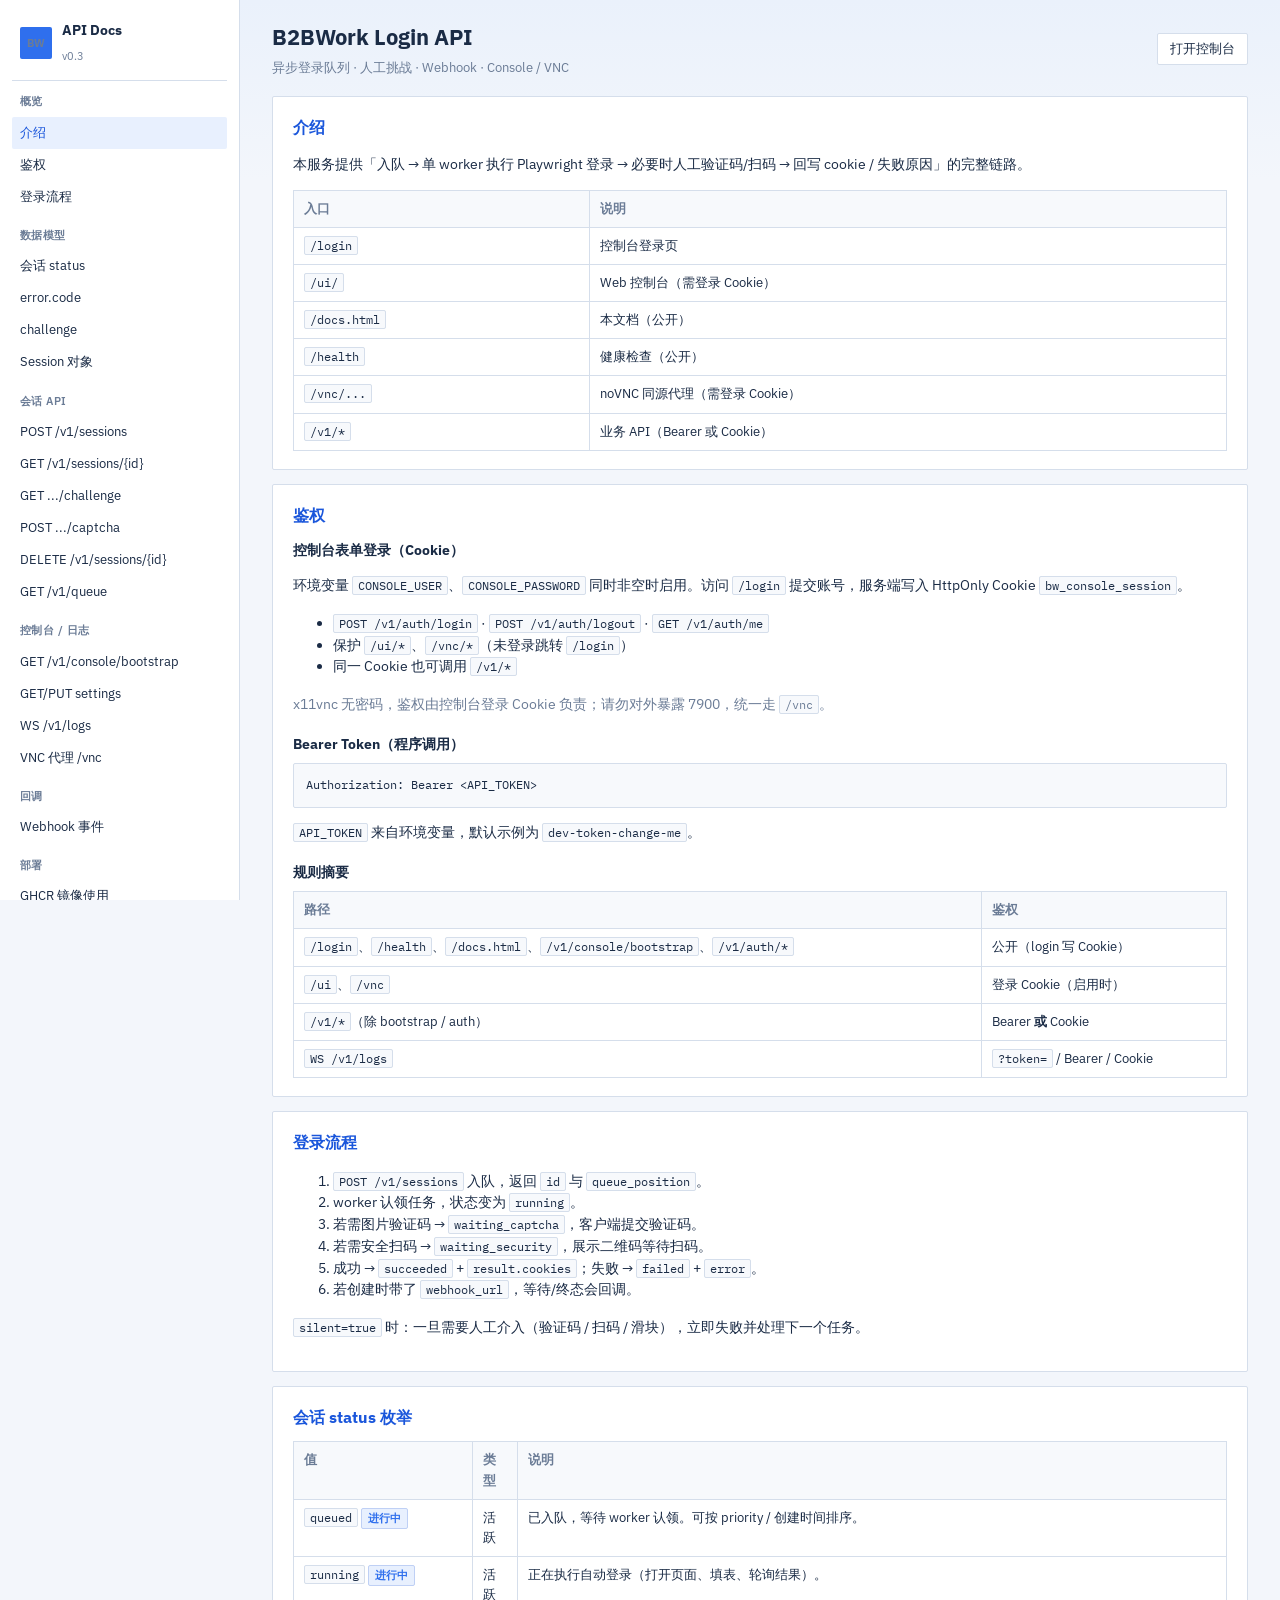
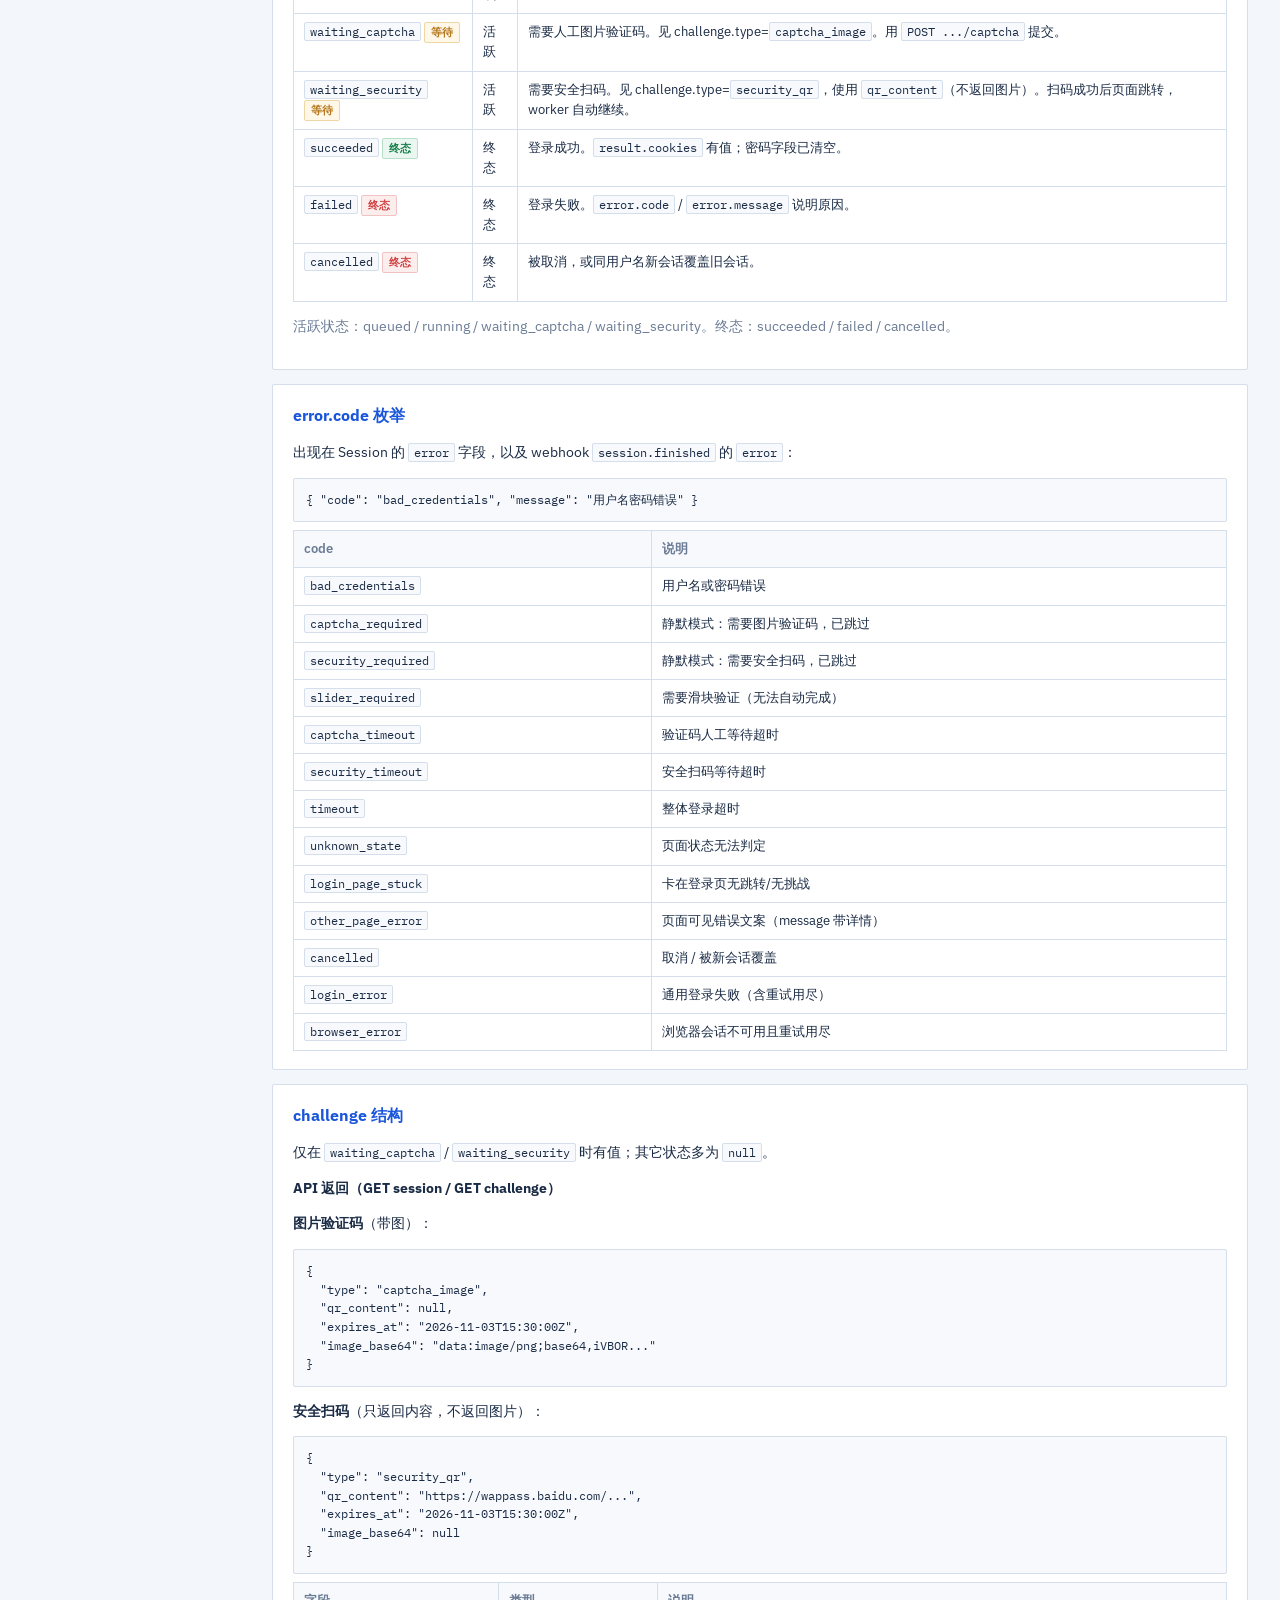
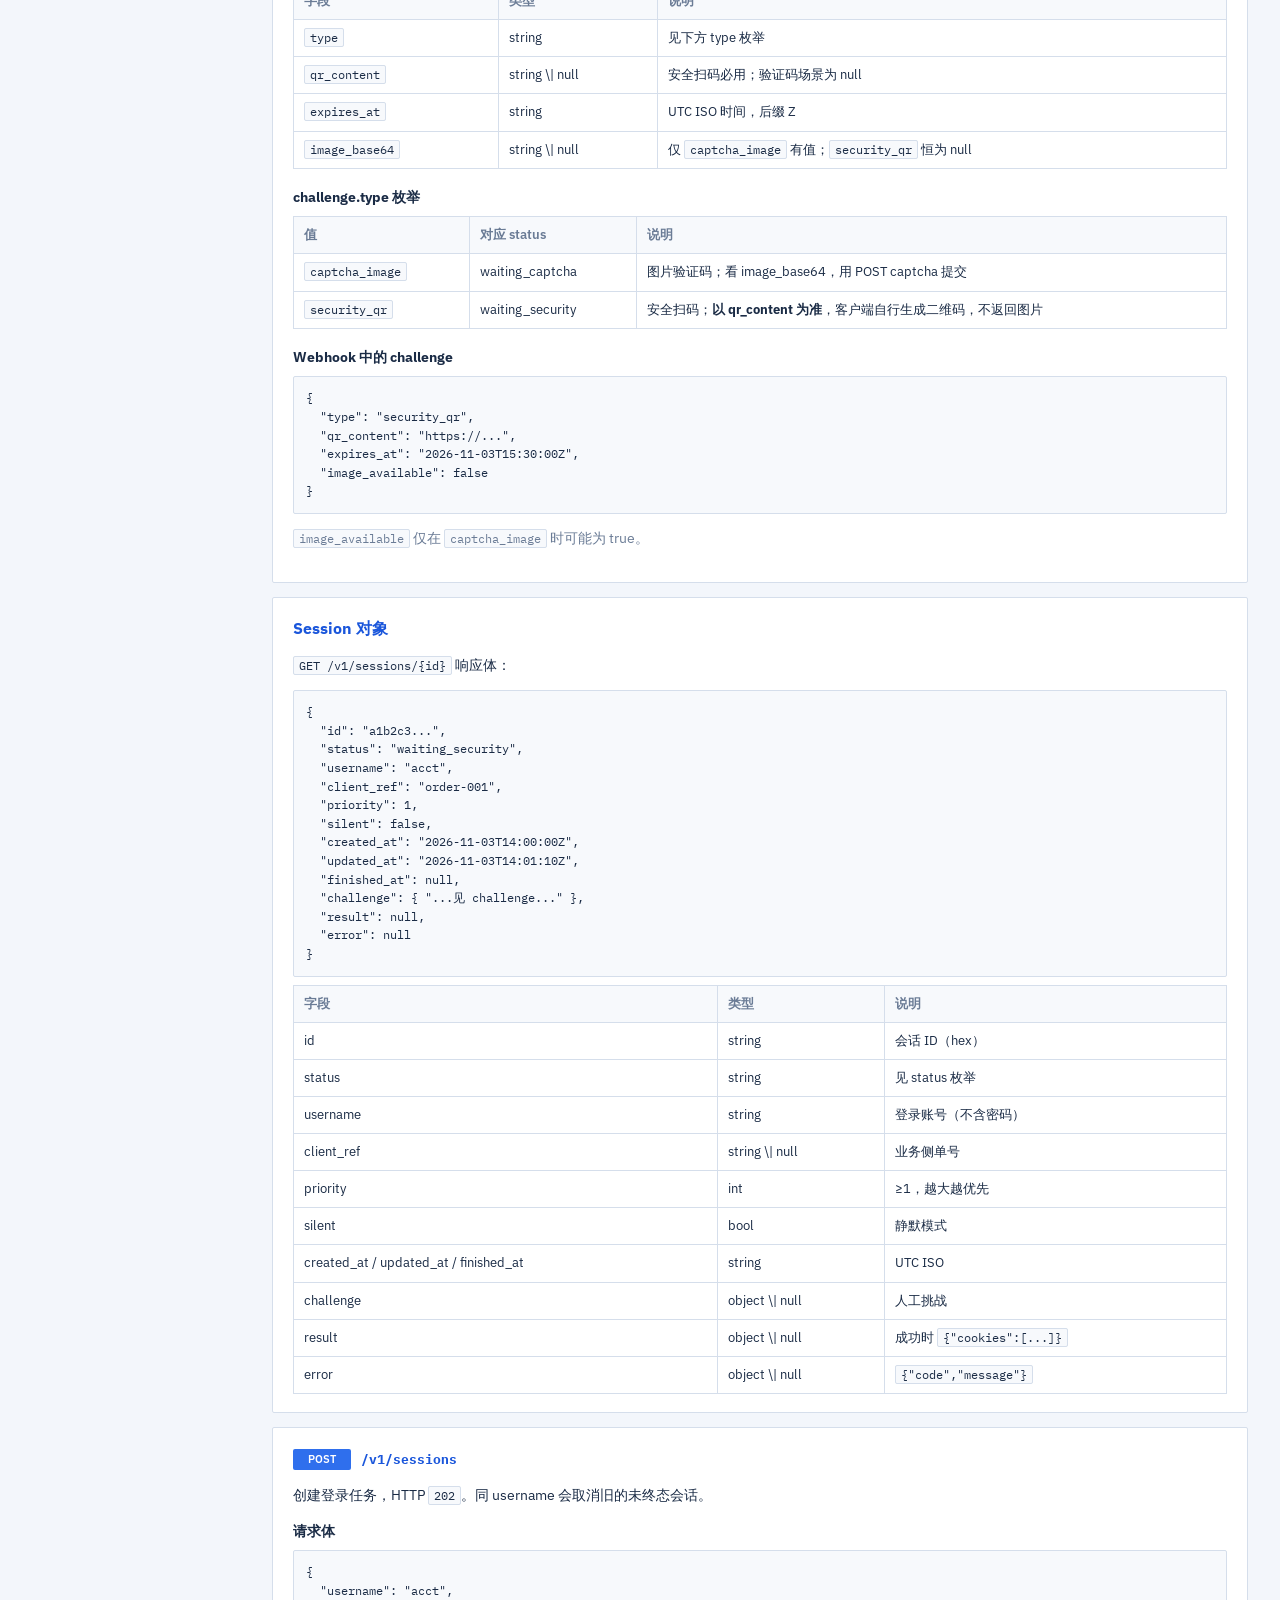
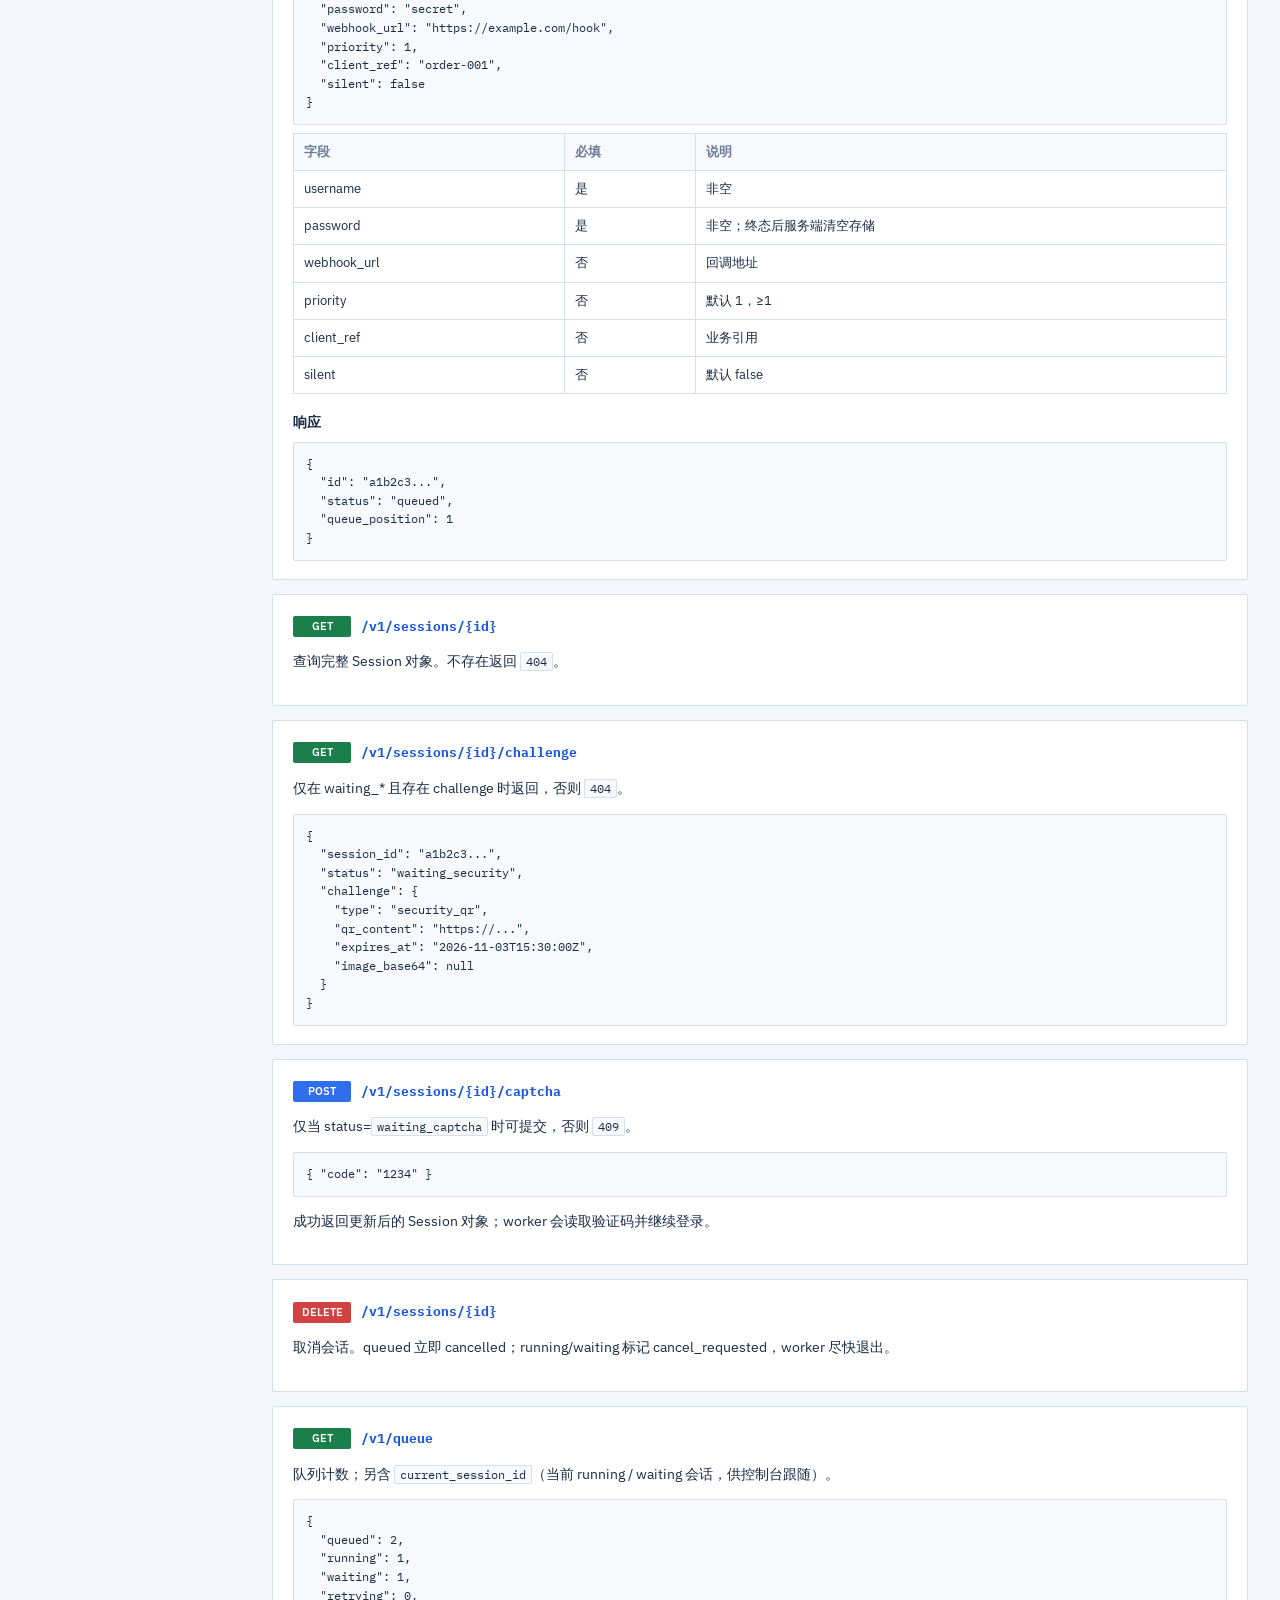
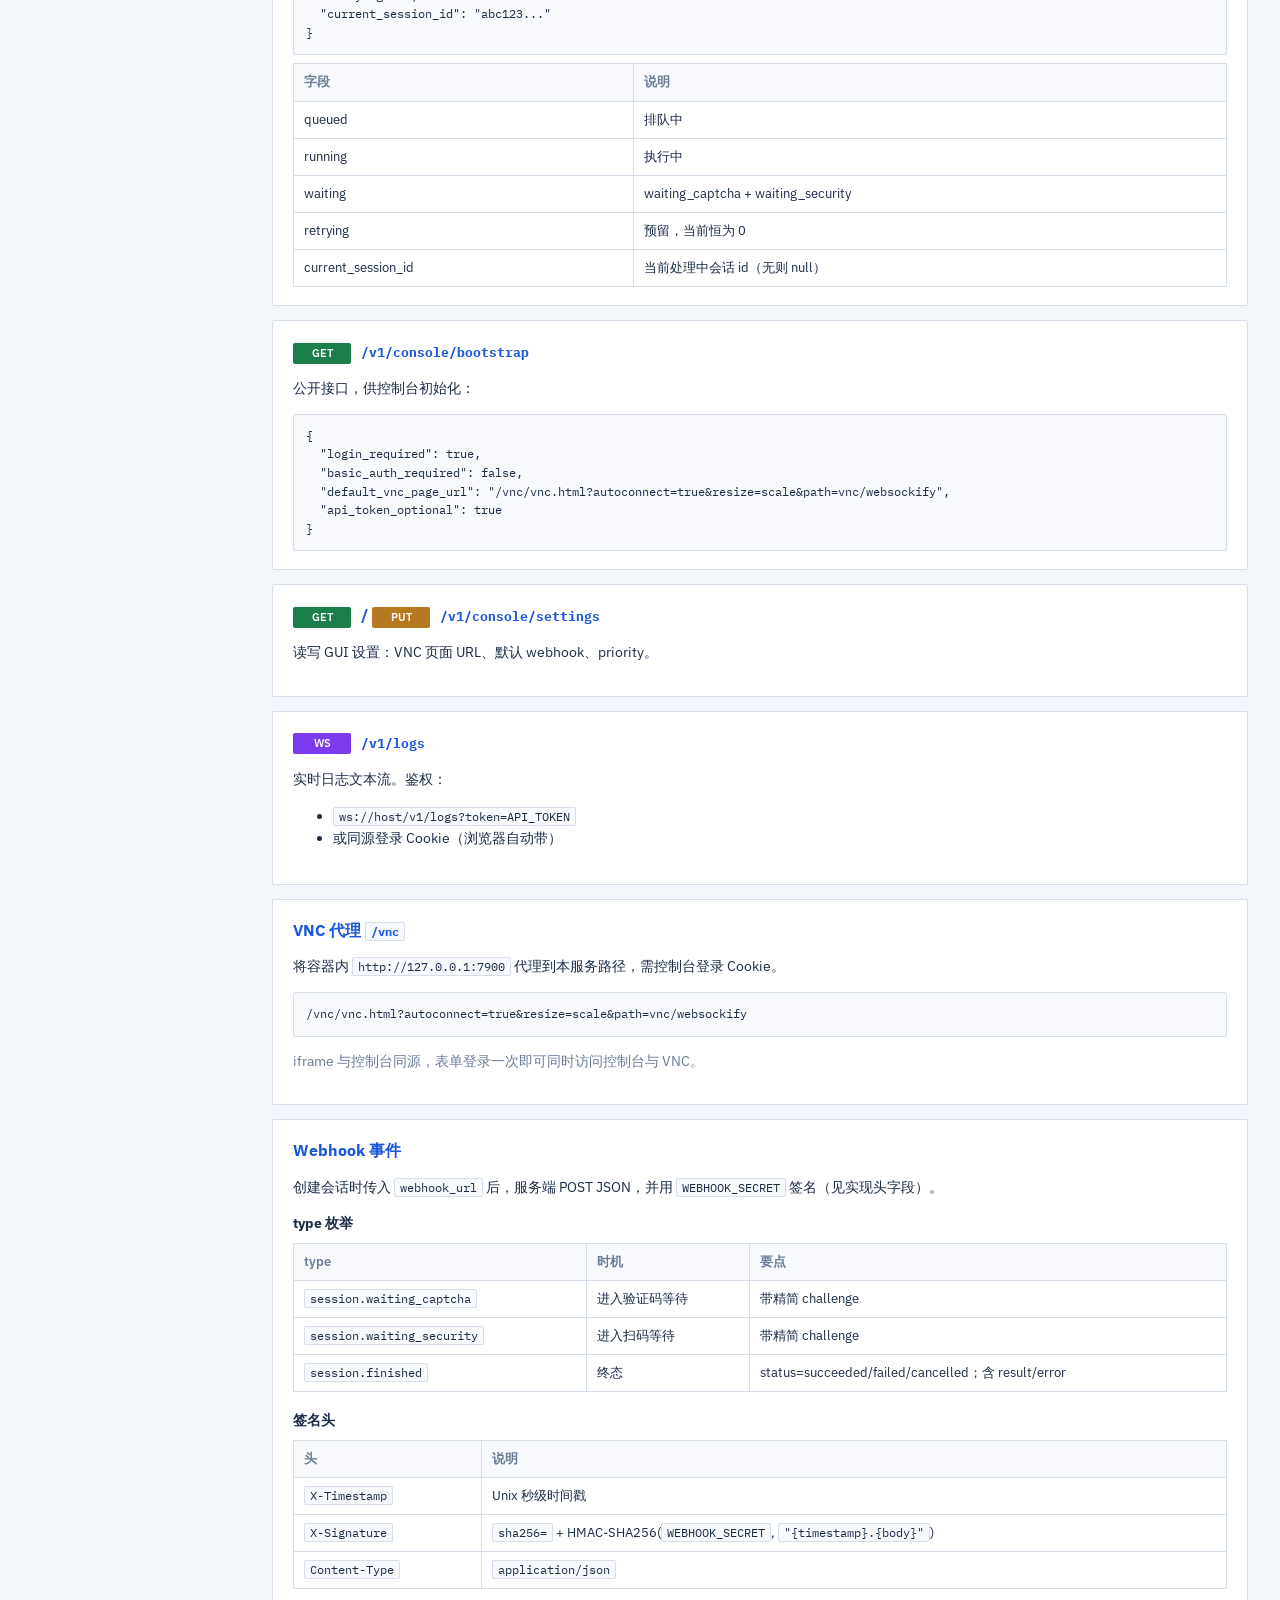
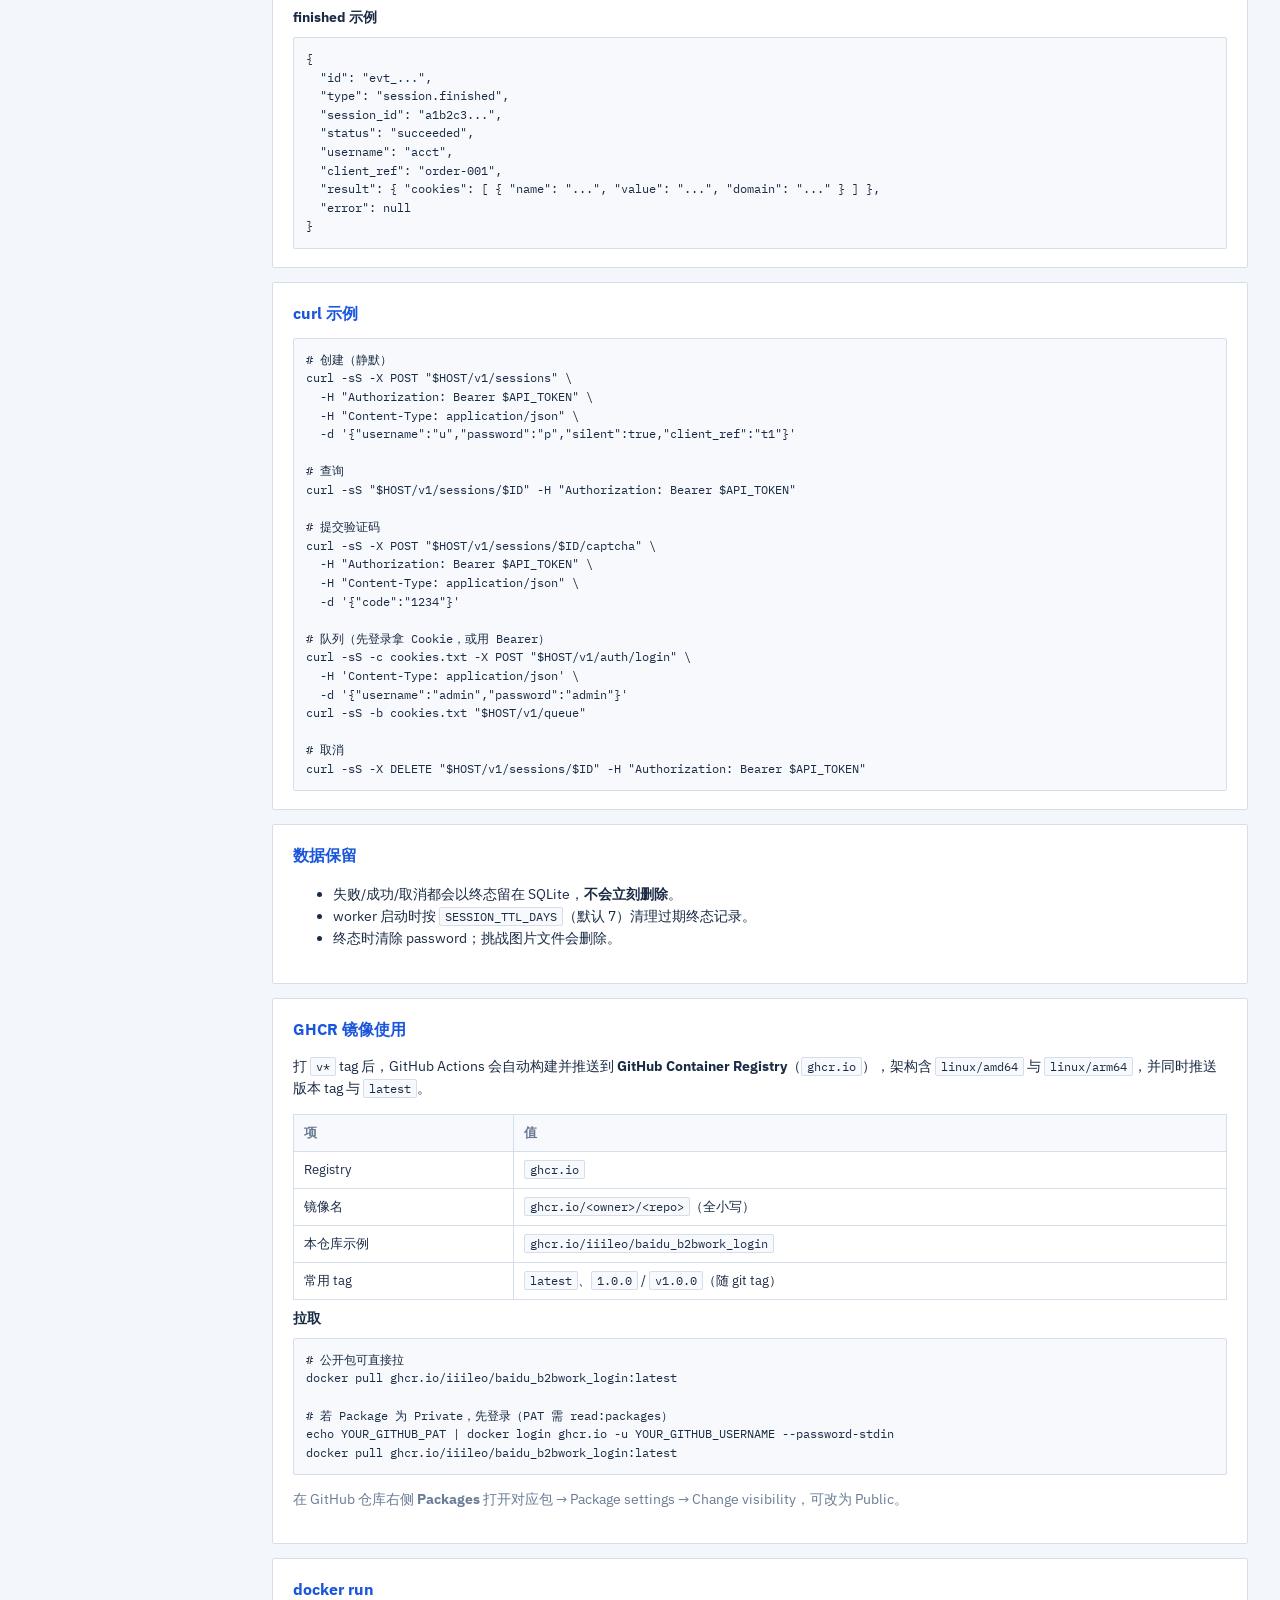
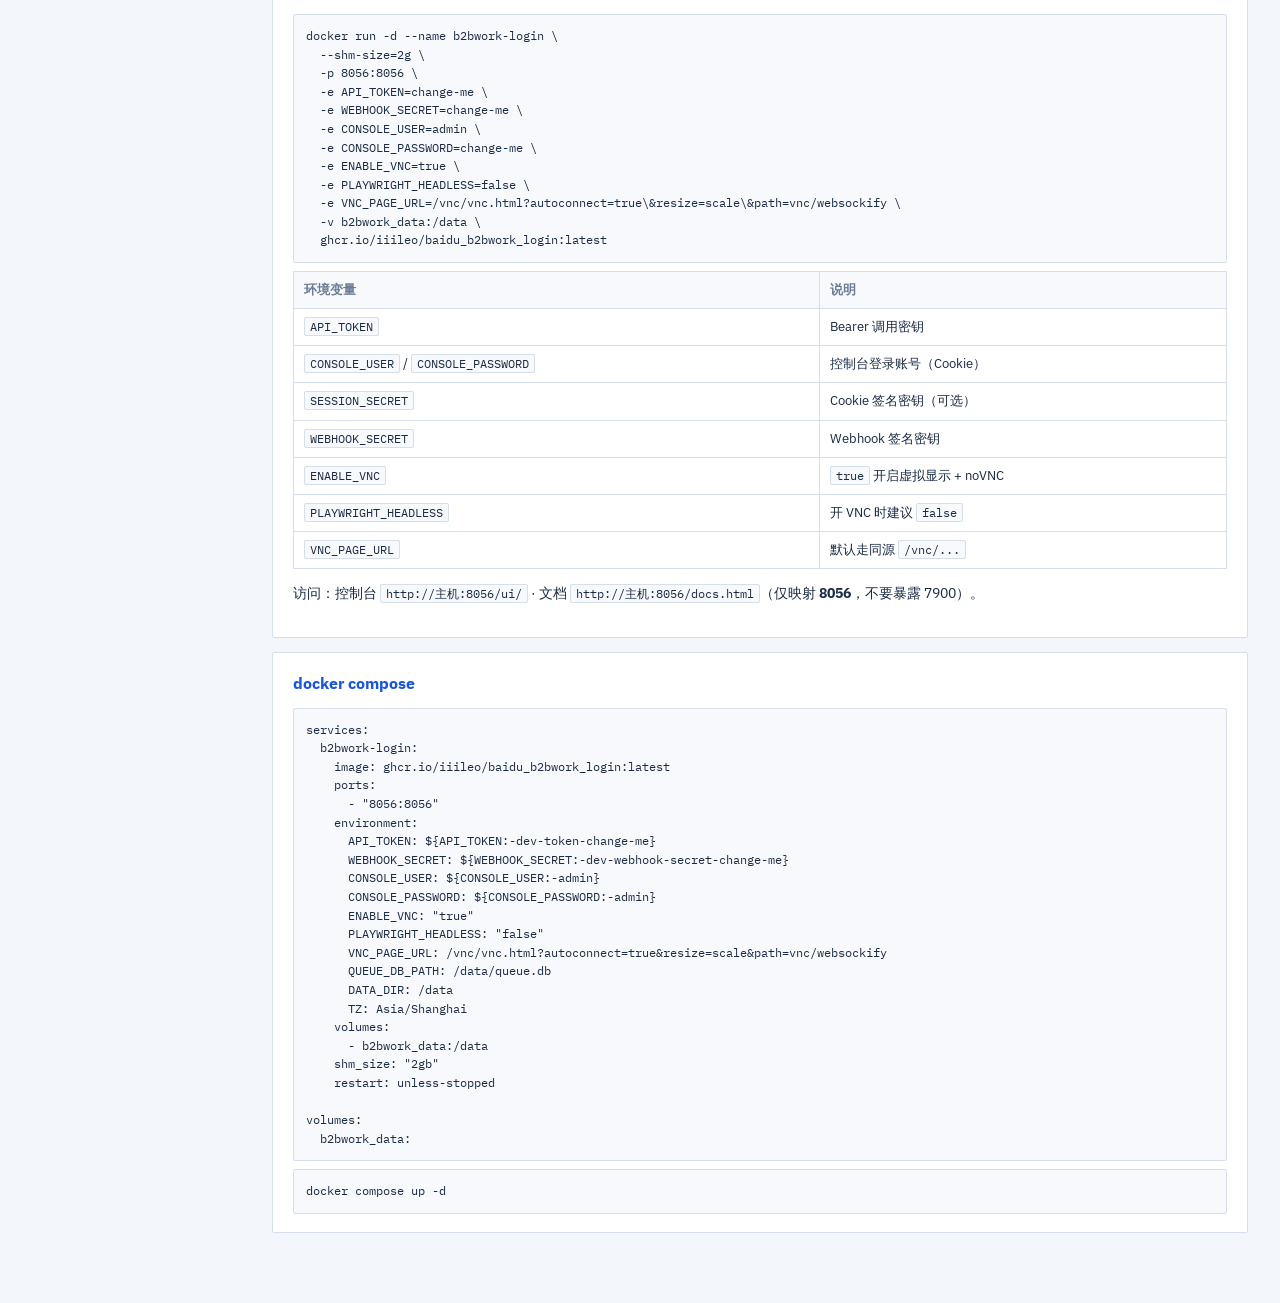
==== commit 975bda69: "Refactor authentication and VNC settings for improved security and usability - Replaced Basic Auth w" ====
--- a/web/docs.html
+++ b/web/docs.html
@@ -224,13 +224,13 @@
         <section class="doc" id="auth">
           <h2>鉴权</h2>
           <h3>控制台表单登录（Cookie）</h3>
-          <p>环境变量 <code>BASIC_AUTH_USER</code>、<code>BASIC_AUTH_PASSWORD</code> 同时非空时启用。访问 <code>/login</code> 提交账号，服务端写入 HttpOnly Cookie <code>bw_console_session</code>。</p>
+          <p>环境变量 <code>CONSOLE_USER</code>、<code>CONSOLE_PASSWORD</code> 同时非空时启用。访问 <code>/login</code> 提交账号，服务端写入 HttpOnly Cookie <code>bw_console_session</code>。</p>
           <ul>
             <li><code>POST /v1/auth/login</code> · <code>POST /v1/auth/logout</code> · <code>GET /v1/auth/me</code></li>
             <li>保护 <code>/ui/*</code>、<code>/vnc/*</code>（未登录跳转 <code>/login</code>）</li>
             <li>同一 Cookie 也可调用 <code>/v1/*</code></li>
           </ul>
-          <p class="muted">启用后 x11vnc 可无密码；请勿对外暴露 7900，统一走 <code>/vnc</code>。</p>
+          <p class="muted">x11vnc 无密码，鉴权由控制台登录 Cookie 负责；请勿对外暴露 7900，统一走 <code>/vnc</code>。</p>
 
           <h3>Bearer Token（程序调用）</h3>
           <pre>Authorization: Bearer &lt;API_TOKEN&gt;</pre>
@@ -494,7 +494,7 @@
 
         <section class="doc" id="console-settings">
           <h2><span class="method get">GET</span> / <span class="method put">PUT</span> <span class="endpoint">/v1/console/settings</span></h2>
-          <p>读写 GUI 设置：VNC 页面 URL、默认 webhook、priority；兼容字段可写 VNC 密码文件（推荐走登录 Cookie + /vnc，无需密码）。</p>
+          <p>读写 GUI 设置：VNC 页面 URL、默认 webhook、priority。</p>
         </section>
 
         <section class="doc" id="logs">
@@ -581,13 +581,13 @@
 
         <section class="doc" id="docker-ghcr">
           <h2>GHCR 镜像使用</h2>
-          <p>推送 <code>main</code> 或打 <code>v*</code> tag 后，GitHub Actions 会自动构建并推送到 <strong>GitHub Container Registry</strong>（<code>ghcr.io</code>），架构含 <code>linux/amd64</code> 与 <code>linux/arm64</code>。</p>
+          <p>打 <code>v*</code> tag 后，GitHub Actions 会自动构建并推送到 <strong>GitHub Container Registry</strong>（<code>ghcr.io</code>），架构含 <code>linux/amd64</code> 与 <code>linux/arm64</code>，并同时推送版本 tag 与 <code>latest</code>。</p>
           <table>
             <tr><th>项</th><th>值</th></tr>
             <tr><td>Registry</td><td><code>ghcr.io</code></td></tr>
             <tr><td>镜像名</td><td><code>ghcr.io/&lt;owner&gt;/&lt;repo&gt;</code>（全小写）</td></tr>
             <tr><td>本仓库示例</td><td><code>ghcr.io/iiileo/baidu_b2bwork_login</code></td></tr>
-            <tr><td>常用 tag</td><td><code>latest</code>（main）、<code>v1.0.0</code>（git tag）、<code>sha-xxxxxx</code></td></tr>
+            <tr><td>常用 tag</td><td><code>latest</code>、<code>1.0.0</code> / <code>v1.0.0</code>（随 git tag）</td></tr>
           </table>
 
           <h3>拉取</h3>
@@ -607,8 +607,8 @@
   -p 8056:8056 \
   -e API_TOKEN=change-me \
   -e WEBHOOK_SECRET=change-me \
-  -e BASIC_AUTH_USER=admin \
-  -e BASIC_AUTH_PASSWORD=change-me \
+  -e CONSOLE_USER=admin \
+  -e CONSOLE_PASSWORD=change-me \
   -e ENABLE_VNC=true \
   -e PLAYWRIGHT_HEADLESS=false \
   -e VNC_PAGE_URL=/vnc/vnc.html?autoconnect=true\&amp;resize=scale\&amp;path=vnc/websockify \
@@ -617,7 +617,7 @@
           <table>
             <tr><th>环境变量</th><th>说明</th></tr>
             <tr><td><code>API_TOKEN</code></td><td>Bearer 调用密钥</td></tr>
-            <tr><td><code>BASIC_AUTH_USER</code> / <code>BASIC_AUTH_PASSWORD</code></td><td>控制台登录账号（Cookie）</td></tr>
+            <tr><td><code>CONSOLE_USER</code> / <code>CONSOLE_PASSWORD</code></td><td>控制台登录账号（Cookie）</td></tr>
             <tr><td><code>SESSION_SECRET</code></td><td>Cookie 签名密钥（可选）</td></tr>
             <tr><td><code>WEBHOOK_SECRET</code></td><td>Webhook 签名密钥</td></tr>
             <tr><td><code>ENABLE_VNC</code></td><td><code>true</code> 开启虚拟显示 + noVNC</td></tr>
@@ -637,11 +637,10 @@
     environment:
       API_TOKEN: ${API_TOKEN:-dev-token-change-me}
       WEBHOOK_SECRET: ${WEBHOOK_SECRET:-dev-webhook-secret-change-me}
-      BASIC_AUTH_USER: ${BASIC_AUTH_USER:-admin}
-      BASIC_AUTH_PASSWORD: ${BASIC_AUTH_PASSWORD:-admin}
+      CONSOLE_USER: ${CONSOLE_USER:-admin}
+      CONSOLE_PASSWORD: ${CONSOLE_PASSWORD:-admin}
       ENABLE_VNC: "true"
       PLAYWRIGHT_HEADLESS: "false"
-      VNC_PASSWORD: ""
       VNC_PAGE_URL: /vnc/vnc.html?autoconnect=true&amp;resize=scale&amp;path=vnc/websockify
       QUEUE_DB_PATH: /data/queue.db
       DATA_DIR: /data
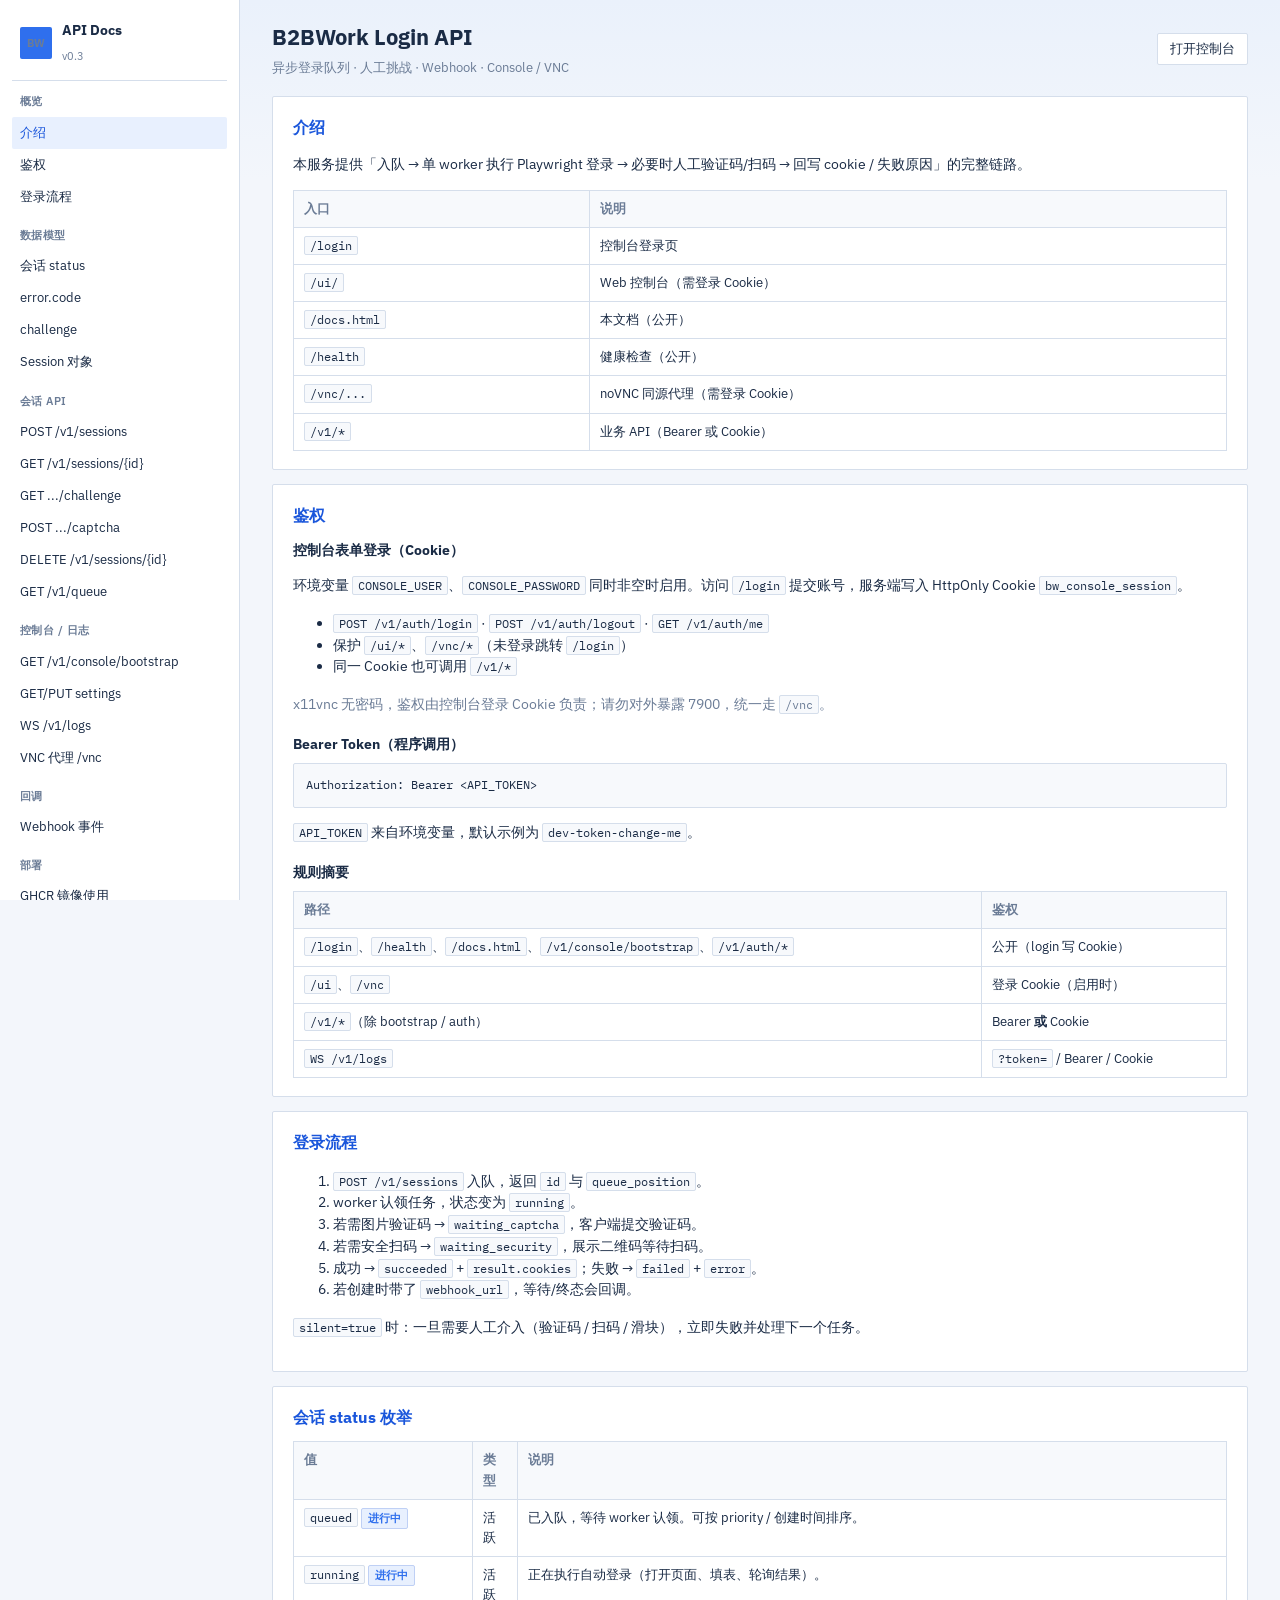
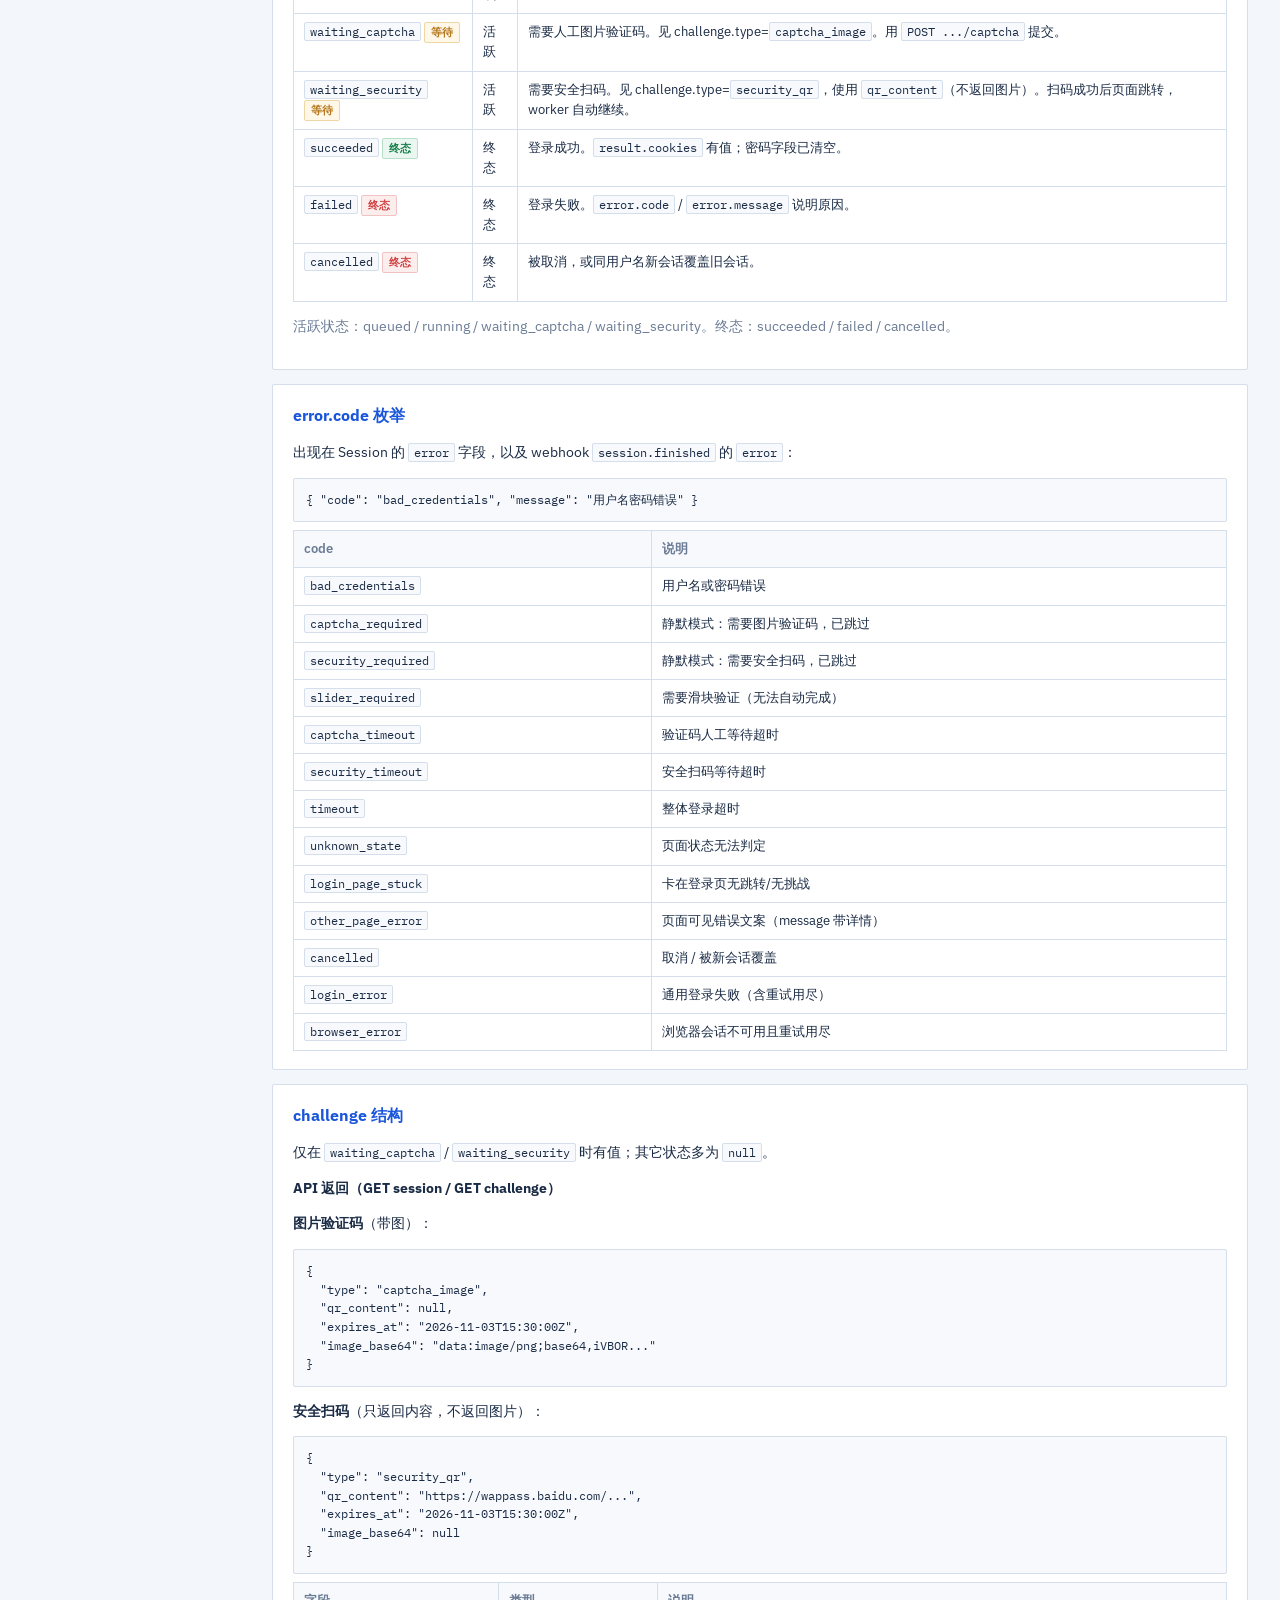
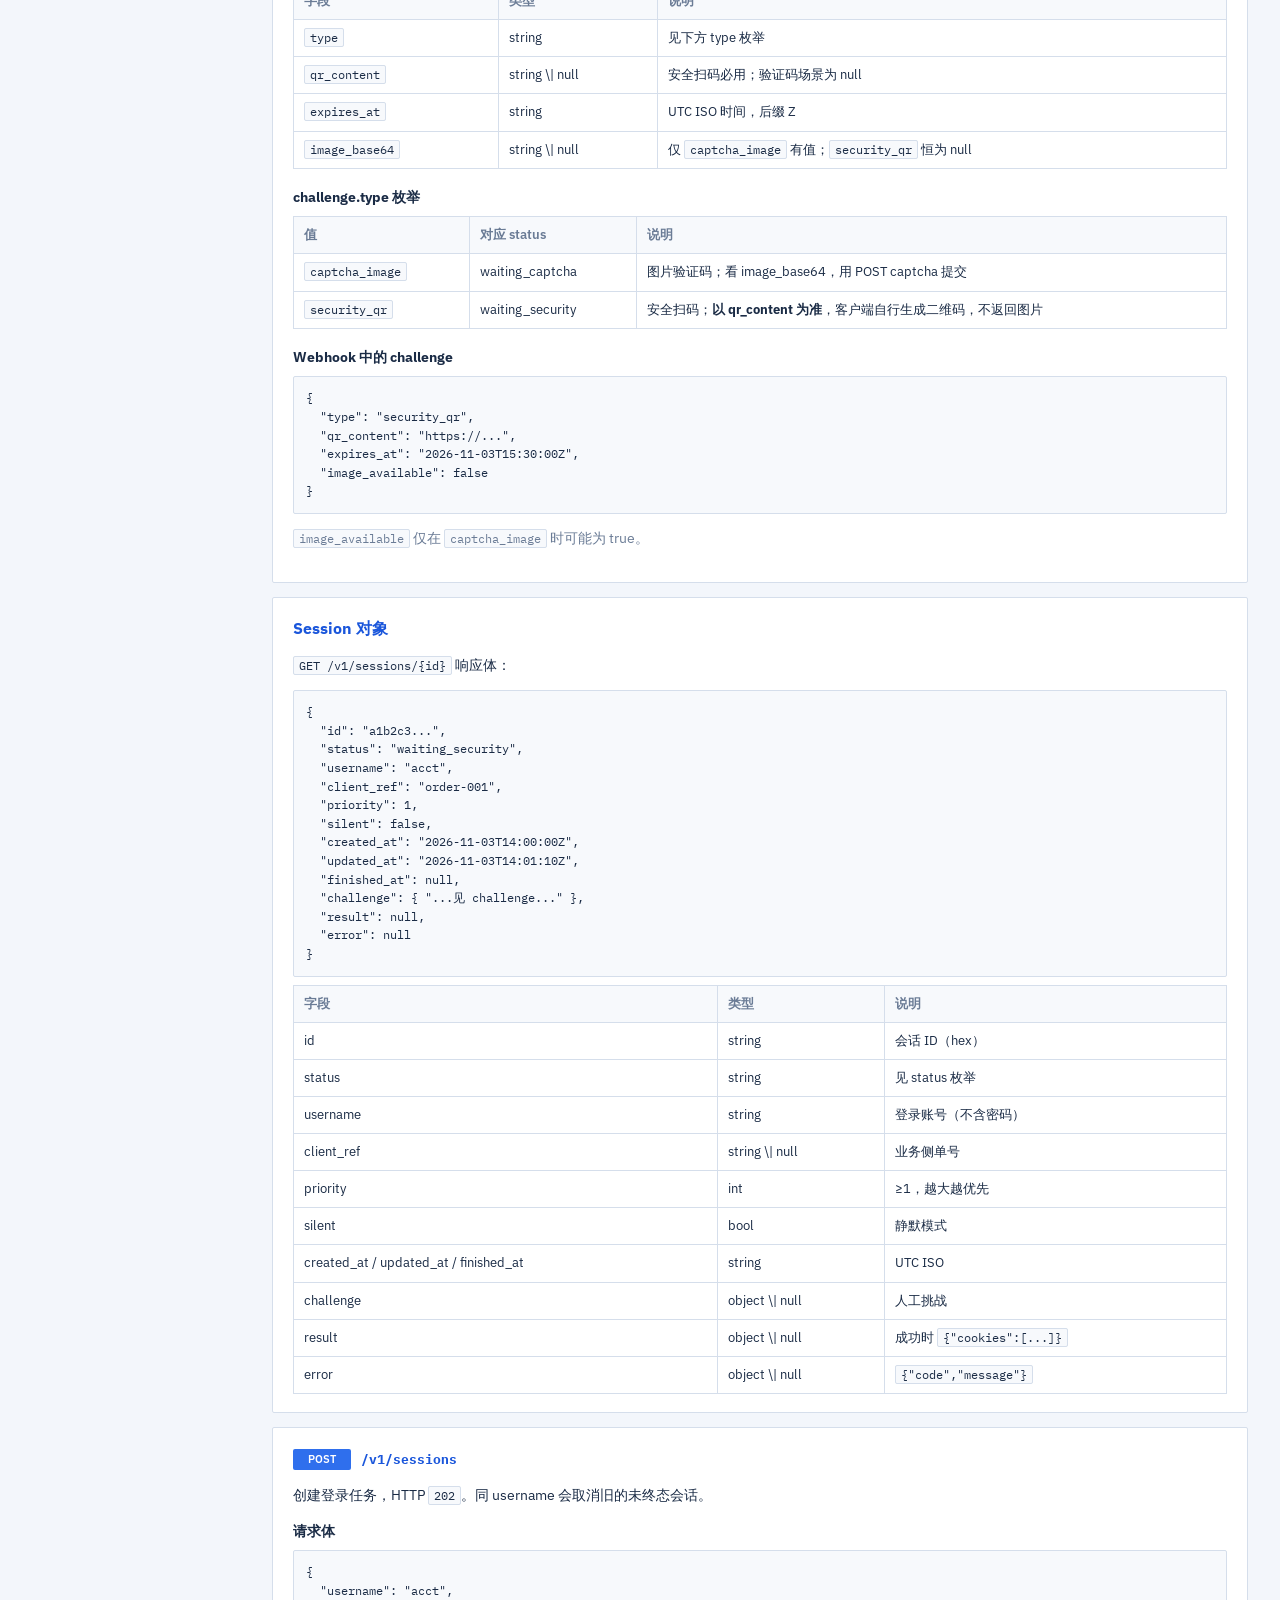
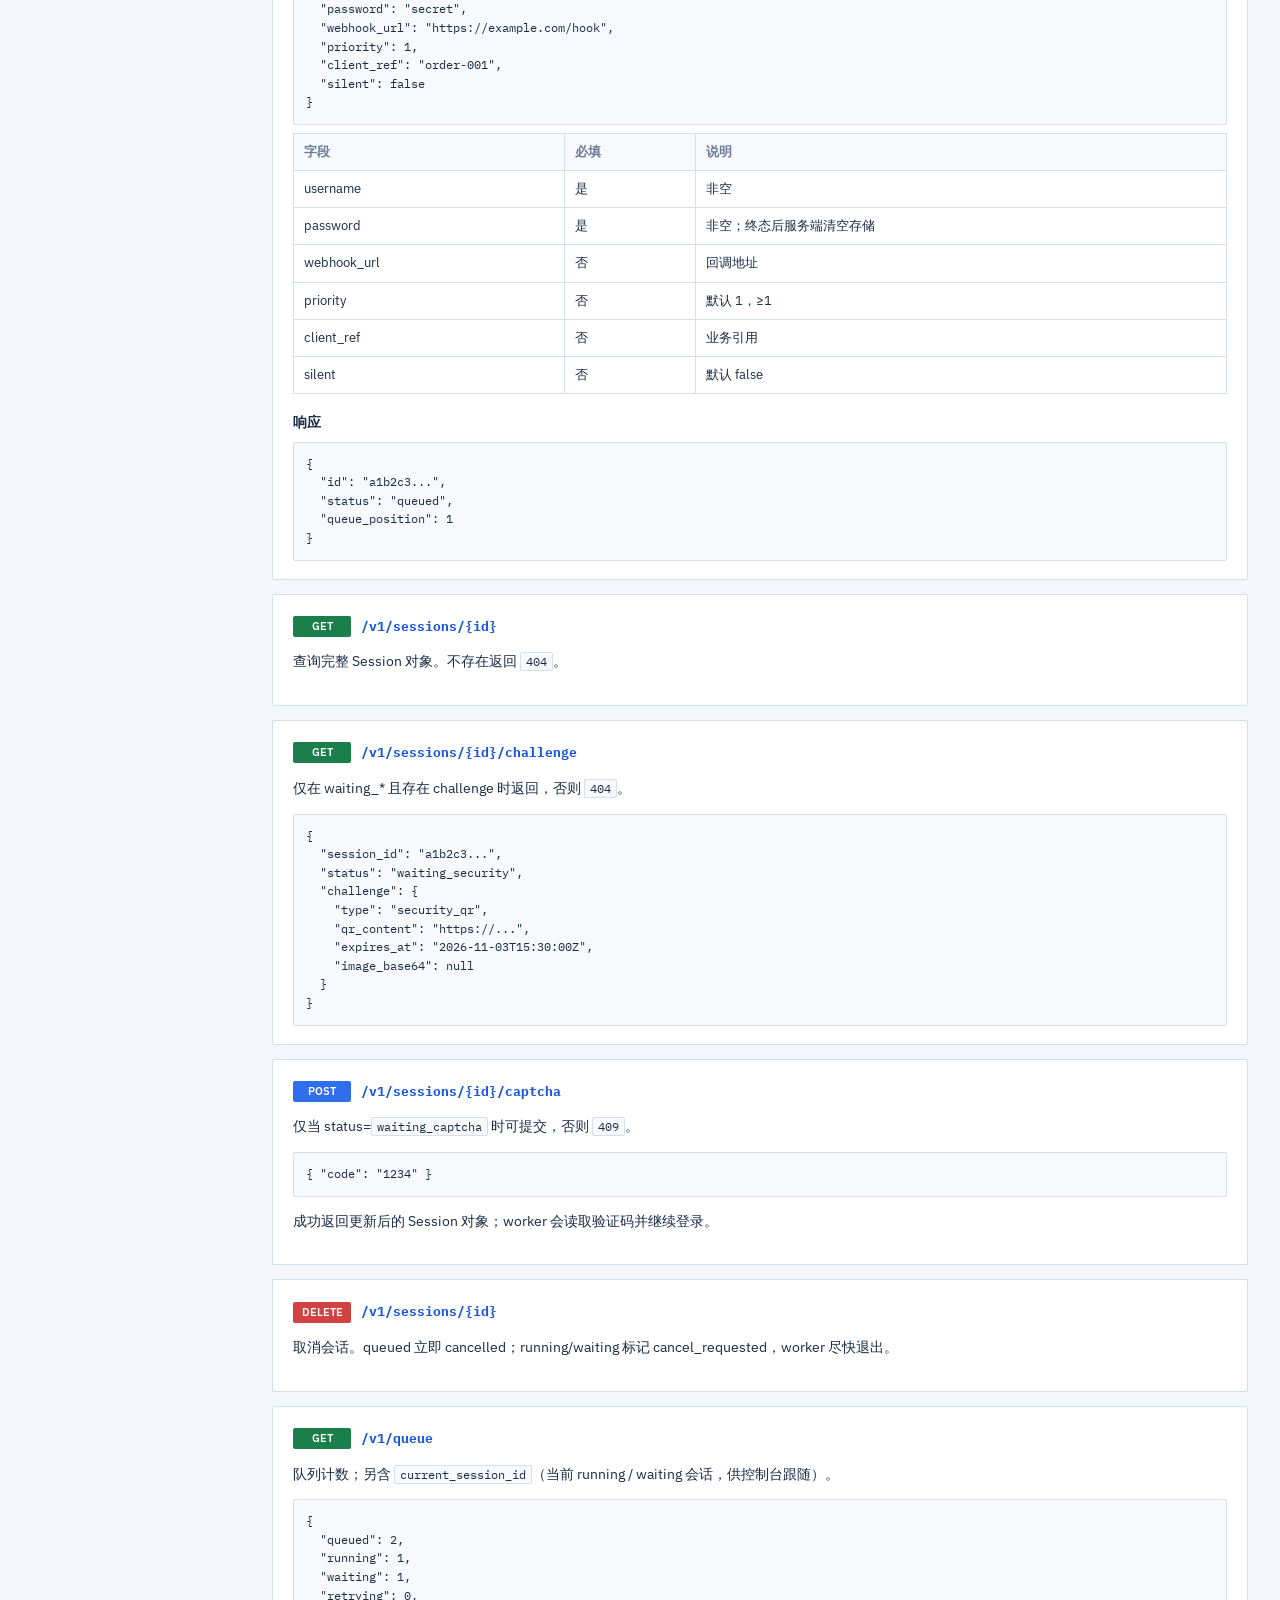
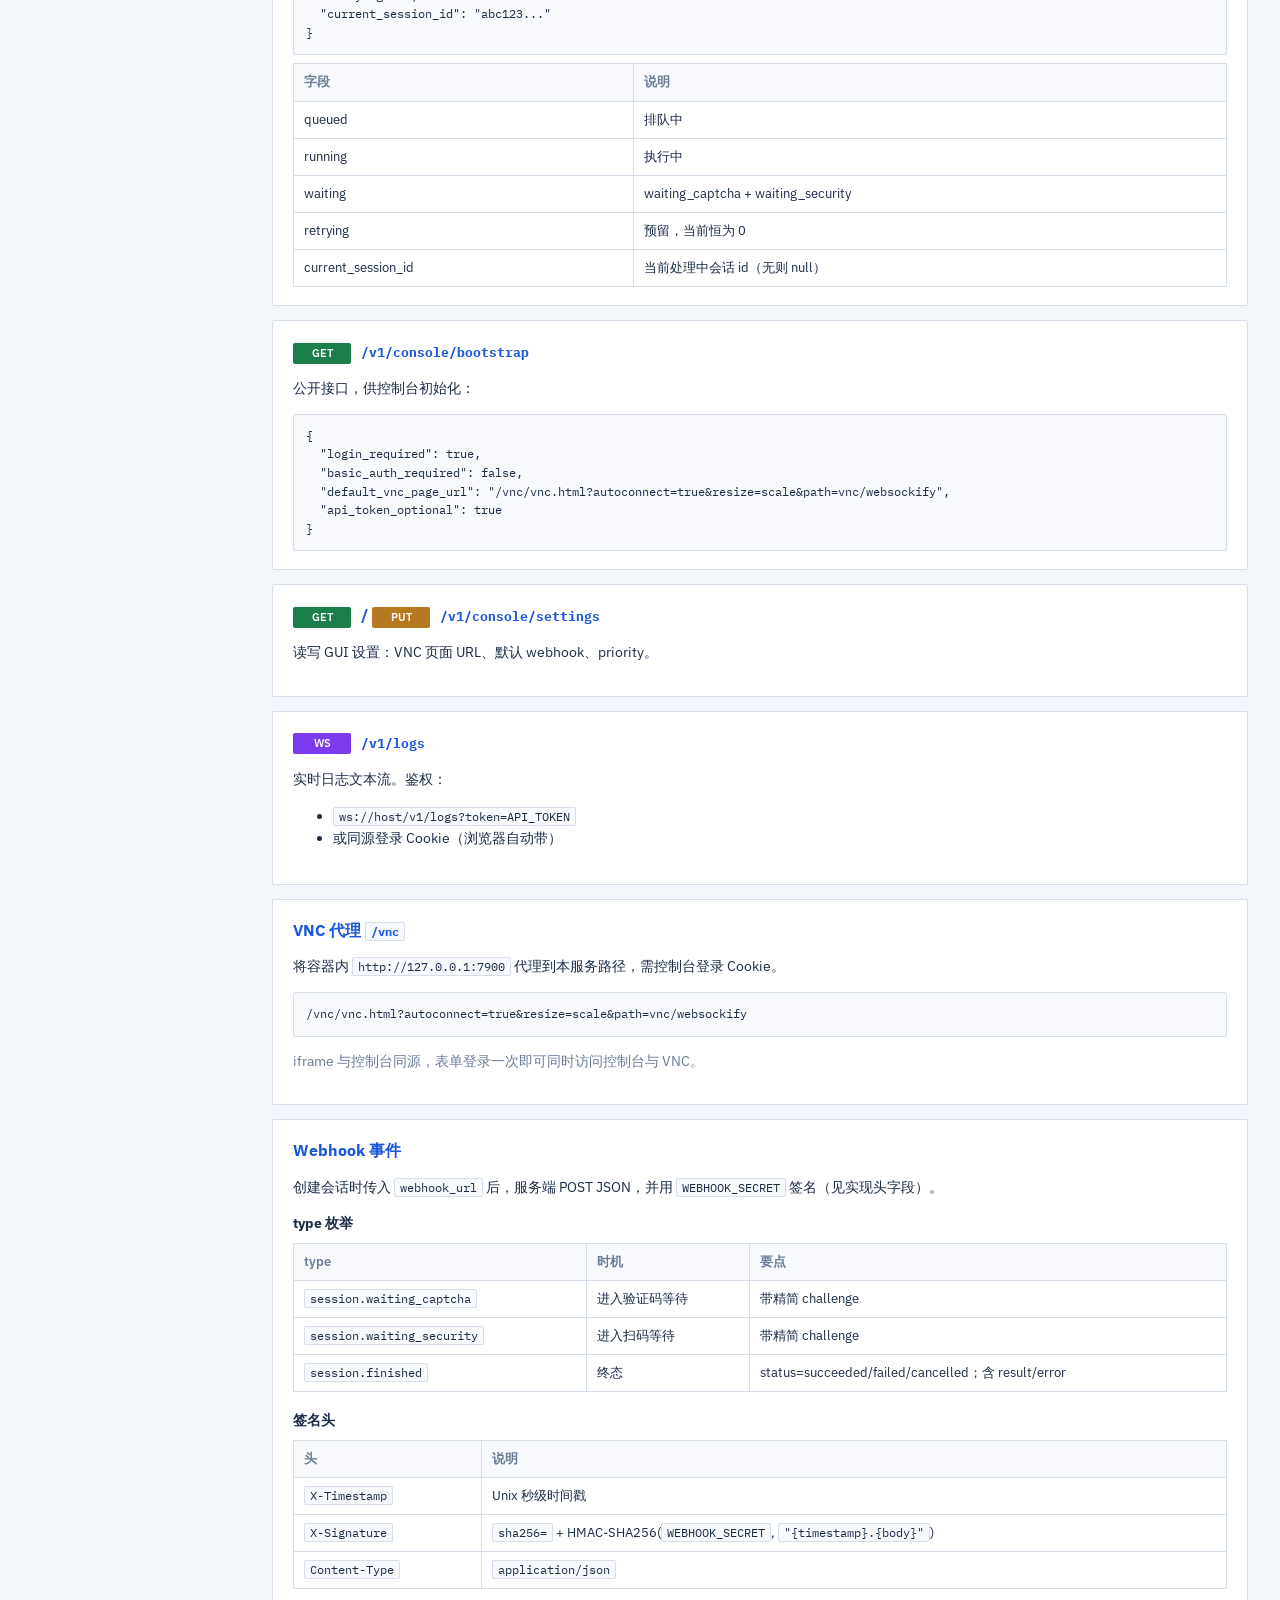
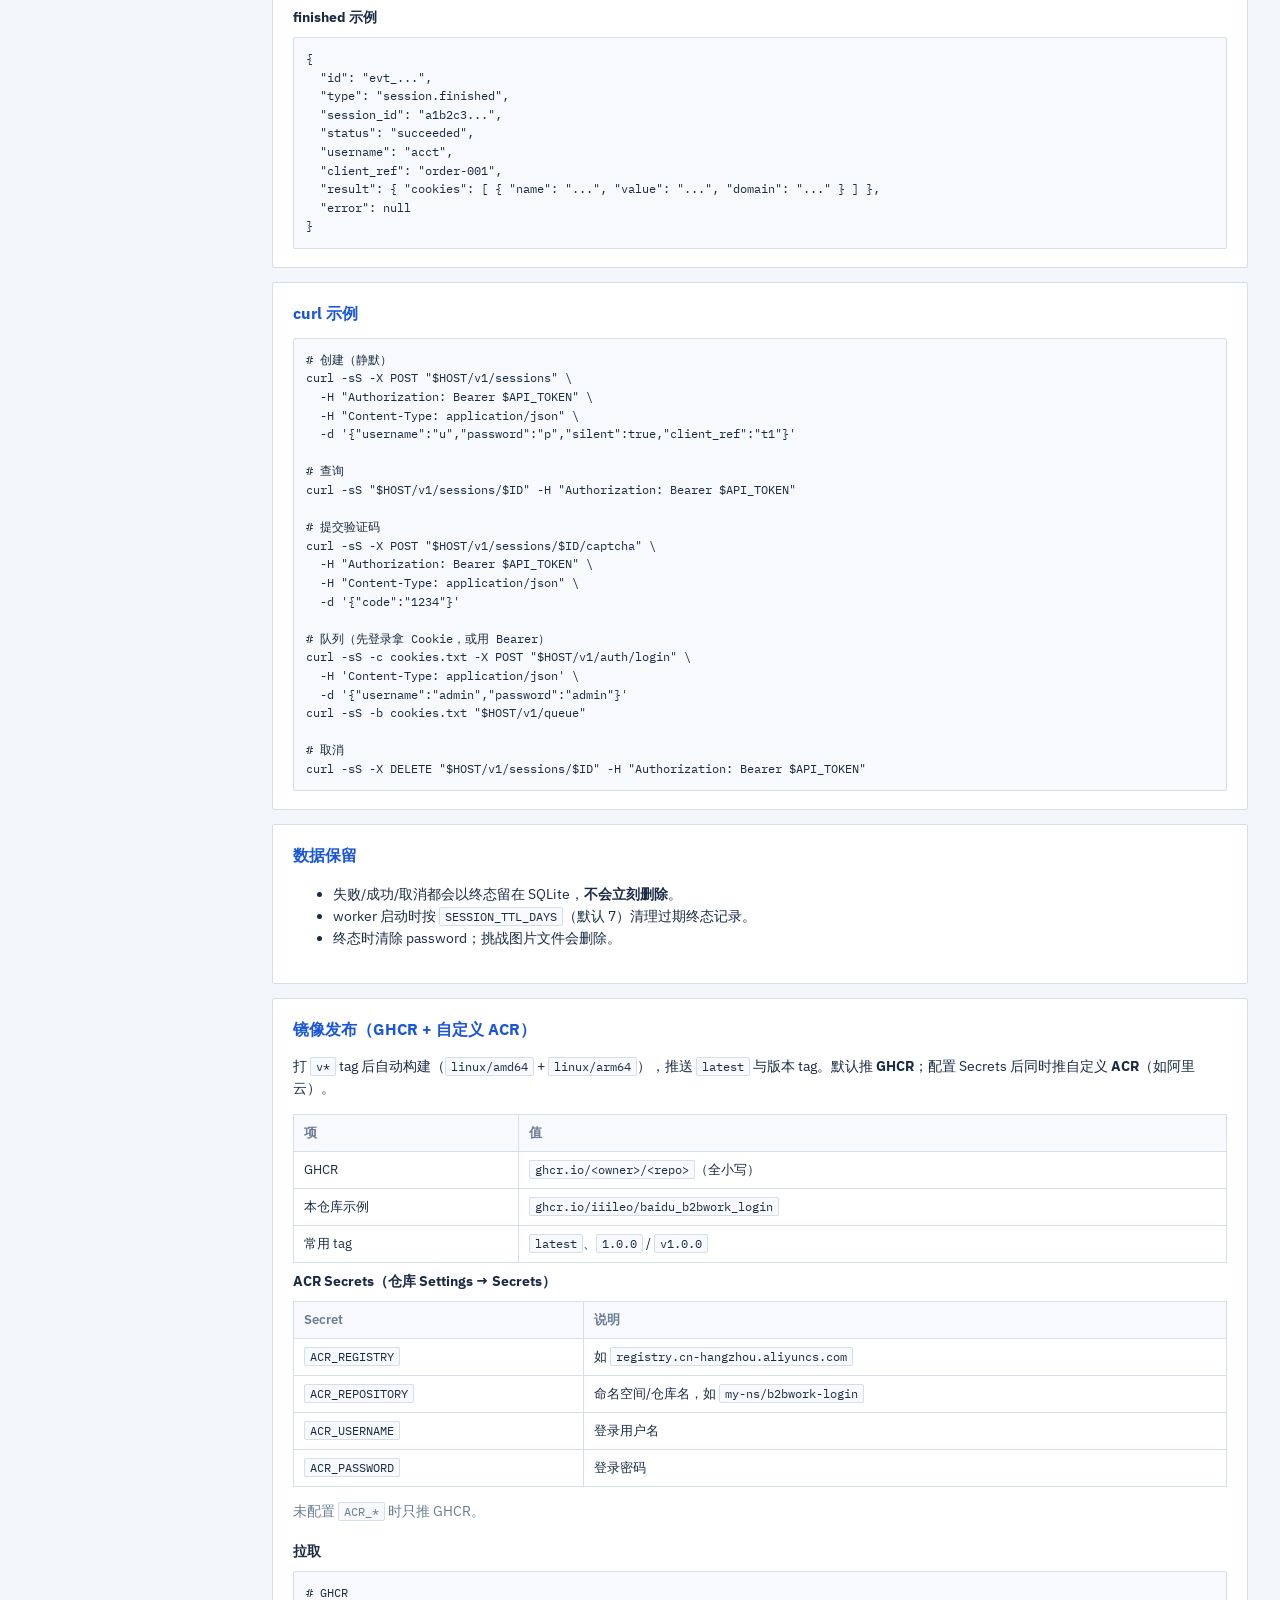
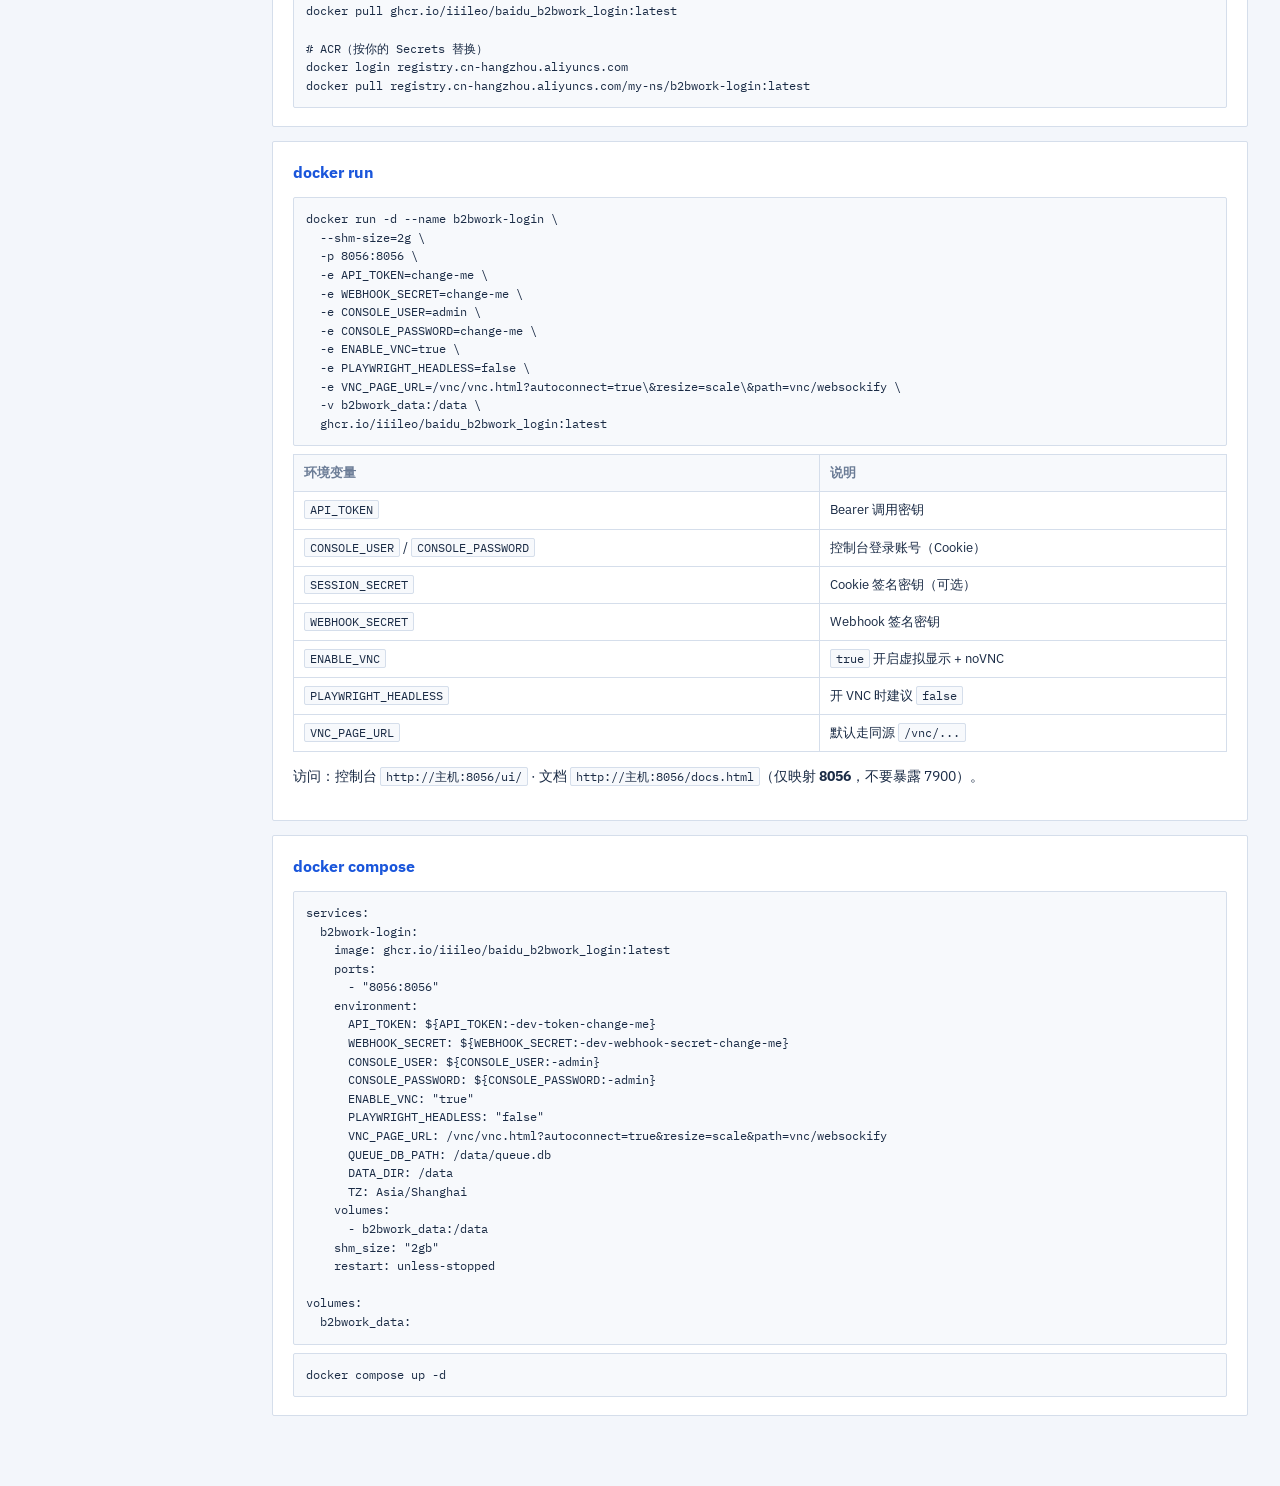
==== commit 185221b4: "Update README and workflow for GHCR and ACR integration - Enhanced README to clarify the automatic b" ====
--- a/web/docs.html
+++ b/web/docs.html
@@ -580,24 +580,32 @@
         </section>
 
         <section class="doc" id="docker-ghcr">
-          <h2>GHCR 镜像使用</h2>
-          <p>打 <code>v*</code> tag 后，GitHub Actions 会自动构建并推送到 <strong>GitHub Container Registry</strong>（<code>ghcr.io</code>），架构含 <code>linux/amd64</code> 与 <code>linux/arm64</code>，并同时推送版本 tag 与 <code>latest</code>。</p>
+          <h2>镜像发布（GHCR + 自定义 ACR）</h2>
+          <p>打 <code>v*</code> tag 后自动构建（<code>linux/amd64</code> + <code>linux/arm64</code>），推送 <code>latest</code> 与版本 tag。默认推 <strong>GHCR</strong>；配置 Secrets 后同时推自定义 <strong>ACR</strong>（如阿里云）。</p>
           <table>
             <tr><th>项</th><th>值</th></tr>
-            <tr><td>Registry</td><td><code>ghcr.io</code></td></tr>
-            <tr><td>镜像名</td><td><code>ghcr.io/&lt;owner&gt;/&lt;repo&gt;</code>（全小写）</td></tr>
+            <tr><td>GHCR</td><td><code>ghcr.io/&lt;owner&gt;/&lt;repo&gt;</code>（全小写）</td></tr>
             <tr><td>本仓库示例</td><td><code>ghcr.io/iiileo/baidu_b2bwork_login</code></td></tr>
-            <tr><td>常用 tag</td><td><code>latest</code>、<code>1.0.0</code> / <code>v1.0.0</code>（随 git tag）</td></tr>
-          </table>
+            <tr><td>常用 tag</td><td><code>latest</code>、<code>1.0.0</code> / <code>v1.0.0</code></td></tr>
+          </table>
+
+          <h3>ACR Secrets（仓库 Settings → Secrets）</h3>
+          <table>
+            <tr><th>Secret</th><th>说明</th></tr>
+            <tr><td><code>ACR_REGISTRY</code></td><td>如 <code>registry.cn-hangzhou.aliyuncs.com</code></td></tr>
+            <tr><td><code>ACR_REPOSITORY</code></td><td>命名空间/仓库名，如 <code>my-ns/b2bwork-login</code></td></tr>
+            <tr><td><code>ACR_USERNAME</code></td><td>登录用户名</td></tr>
+            <tr><td><code>ACR_PASSWORD</code></td><td>登录密码</td></tr>
+          </table>
+          <p class="muted">未配置 <code>ACR_*</code> 时只推 GHCR。</p>
 
           <h3>拉取</h3>
-          <pre># 公开包可直接拉
+          <pre># GHCR
 docker pull ghcr.io/iiileo/baidu_b2bwork_login:latest
 
-# 若 Package 为 Private，先登录（PAT 需 read:packages）
-echo YOUR_GITHUB_PAT | docker login ghcr.io -u YOUR_GITHUB_USERNAME --password-stdin
-docker pull ghcr.io/iiileo/baidu_b2bwork_login:latest</pre>
-          <p class="muted">在 GitHub 仓库右侧 <strong>Packages</strong> 打开对应包 → Package settings → Change visibility，可改为 Public。</p>
+# ACR（按你的 Secrets 替换）
+docker login registry.cn-hangzhou.aliyuncs.com
+docker pull registry.cn-hangzhou.aliyuncs.com/my-ns/b2bwork-login:latest</pre>
         </section>
 
         <section class="doc" id="docker-run">
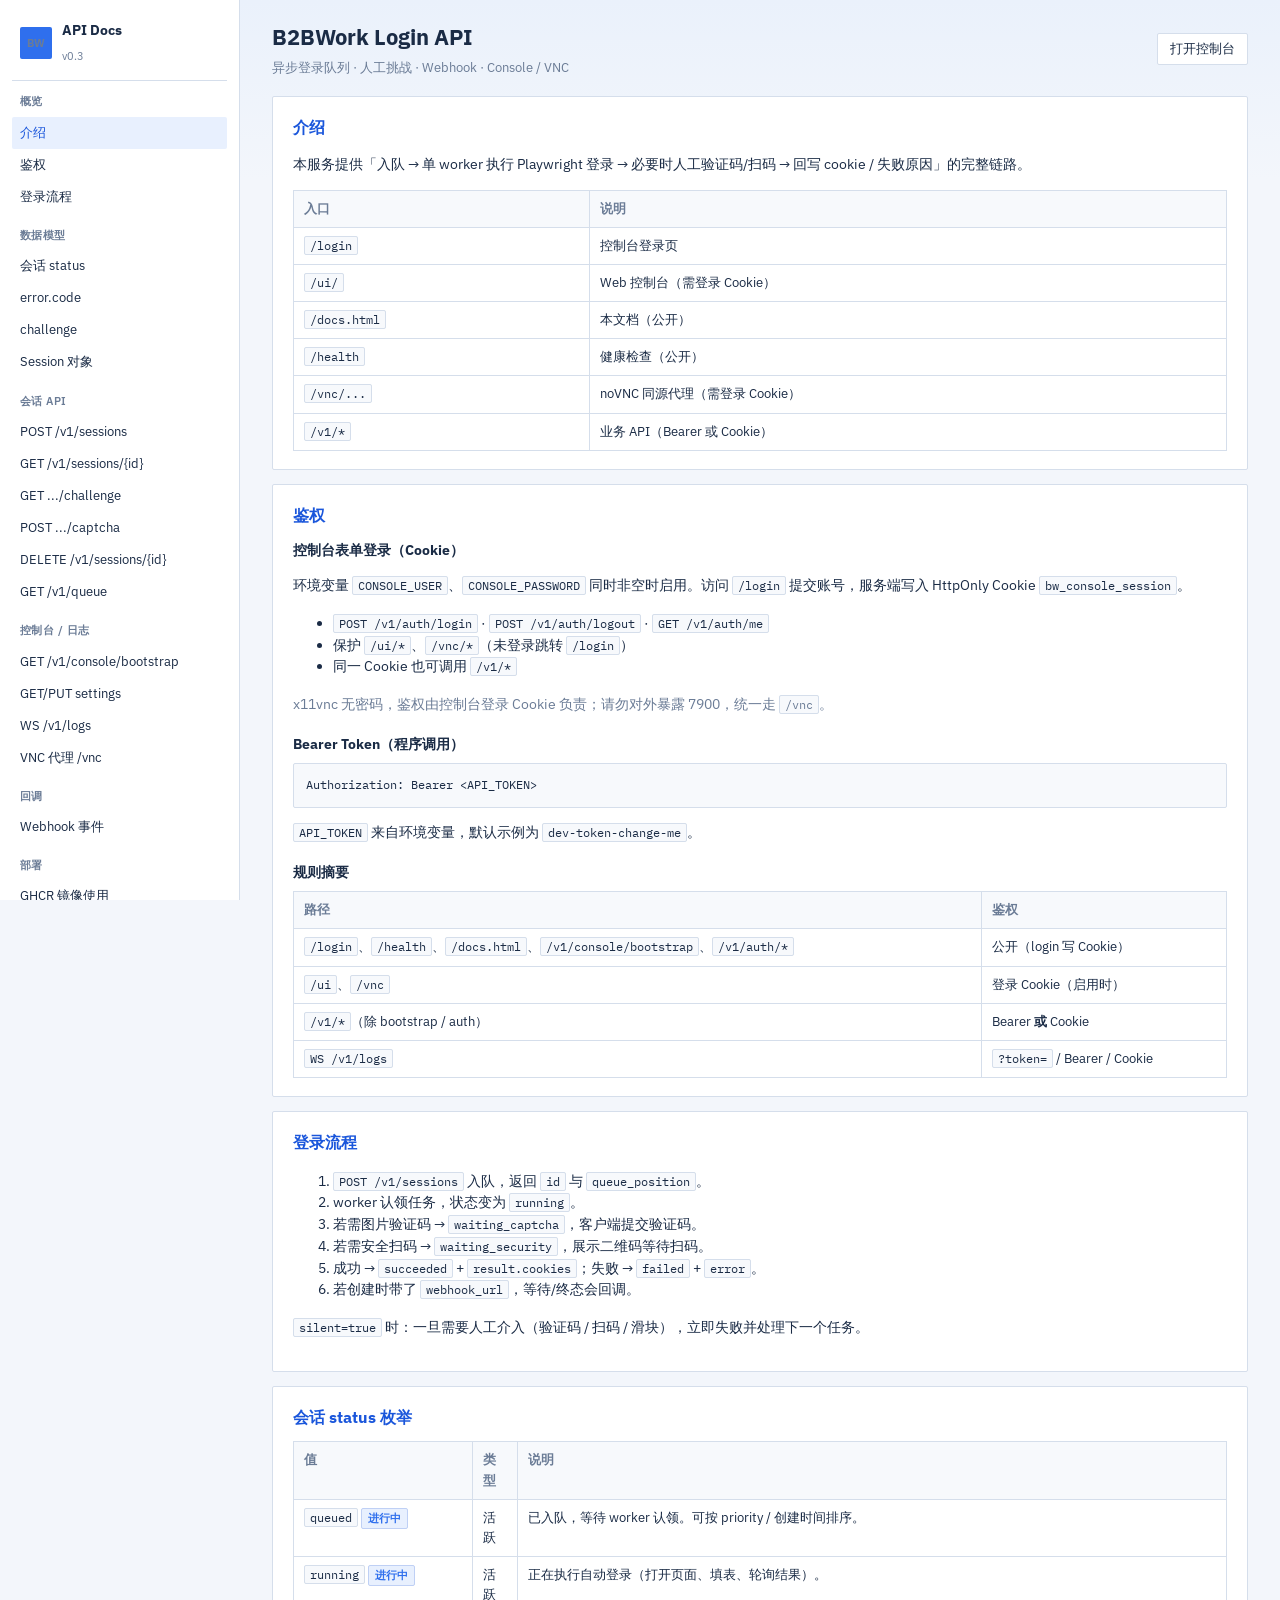
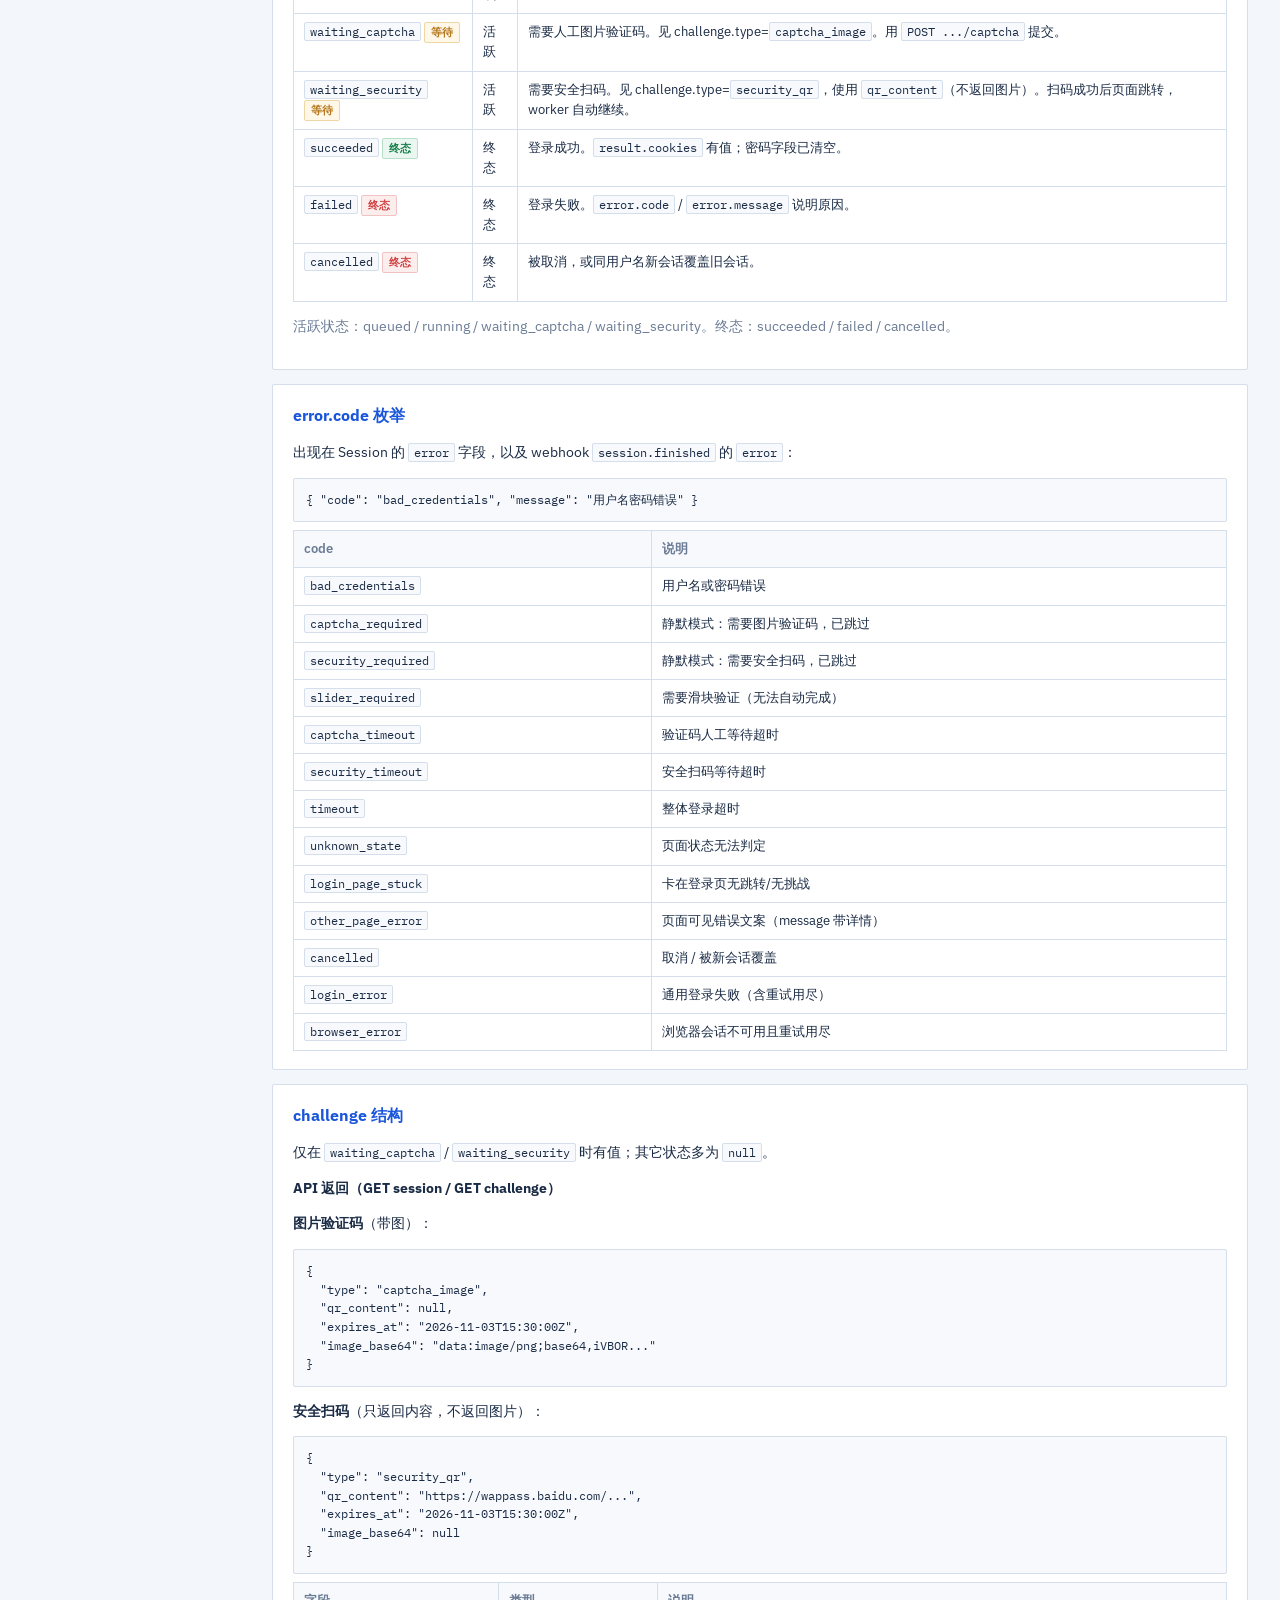
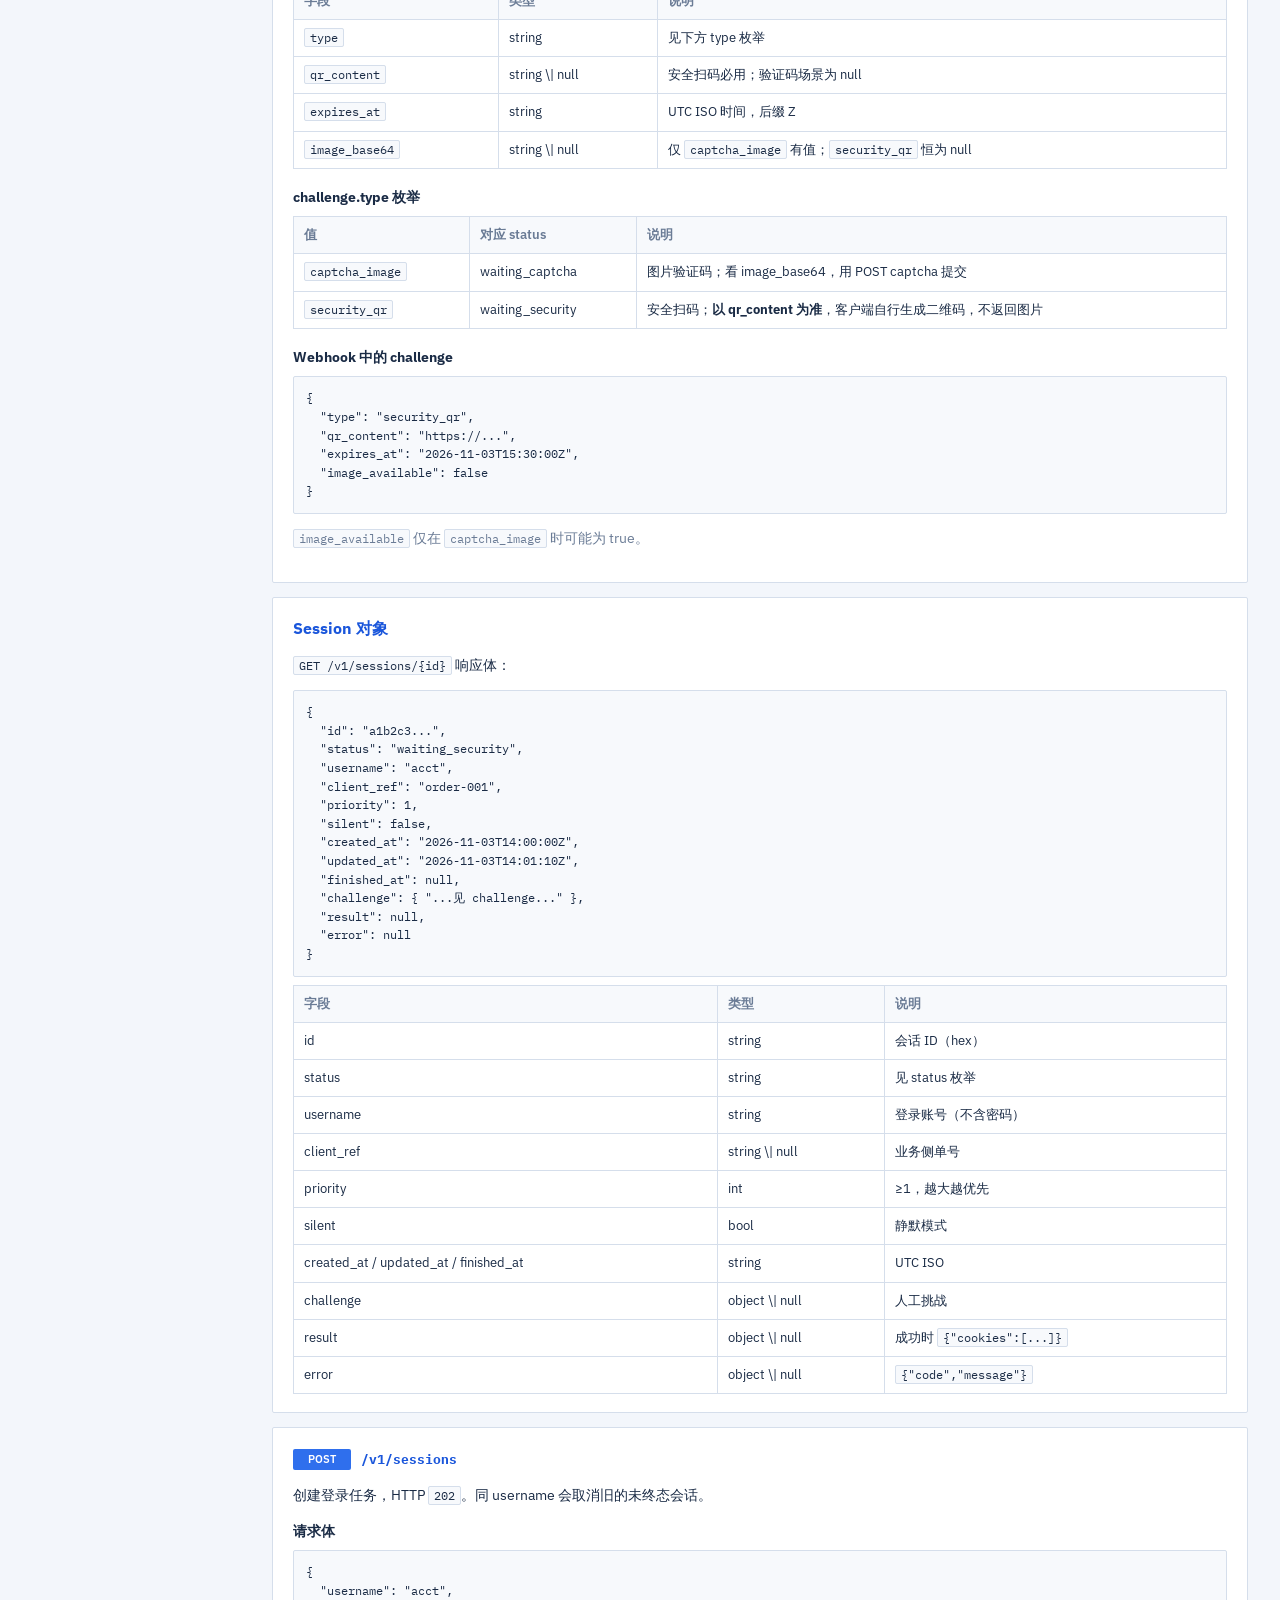
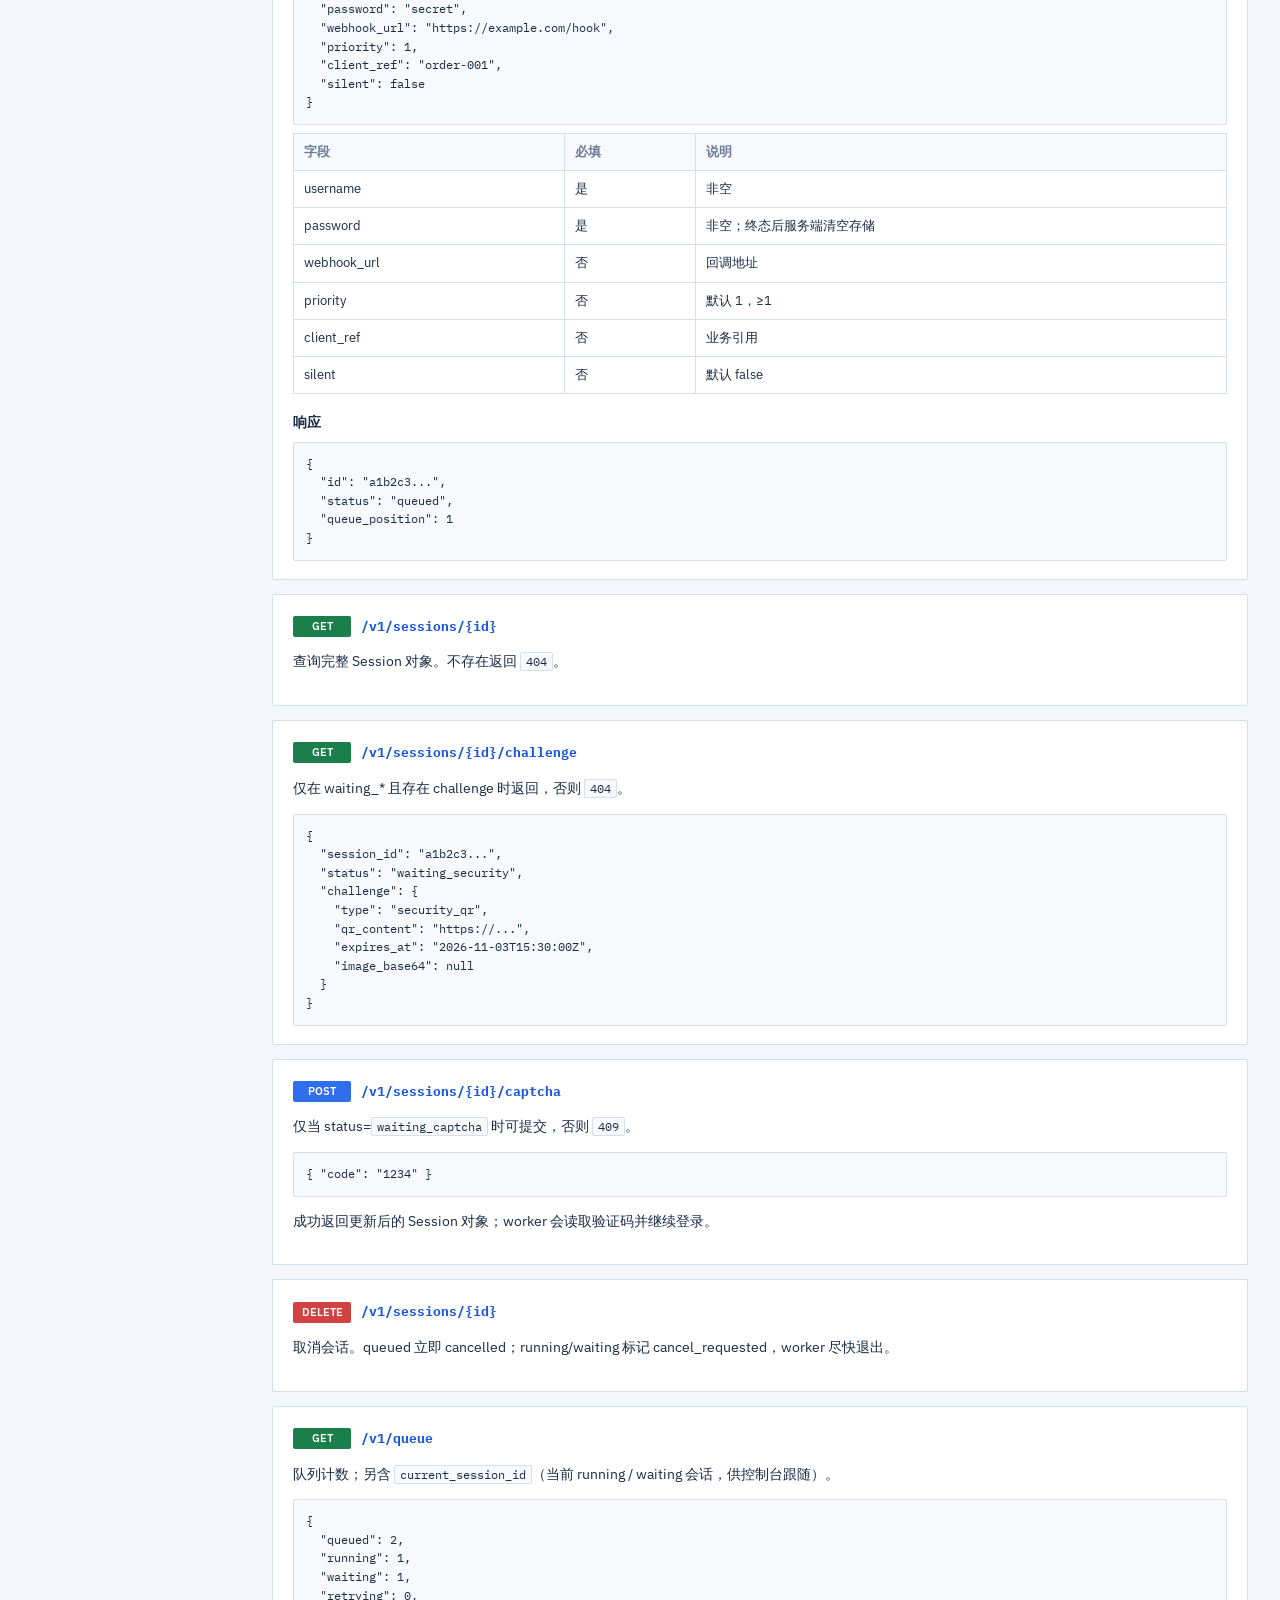
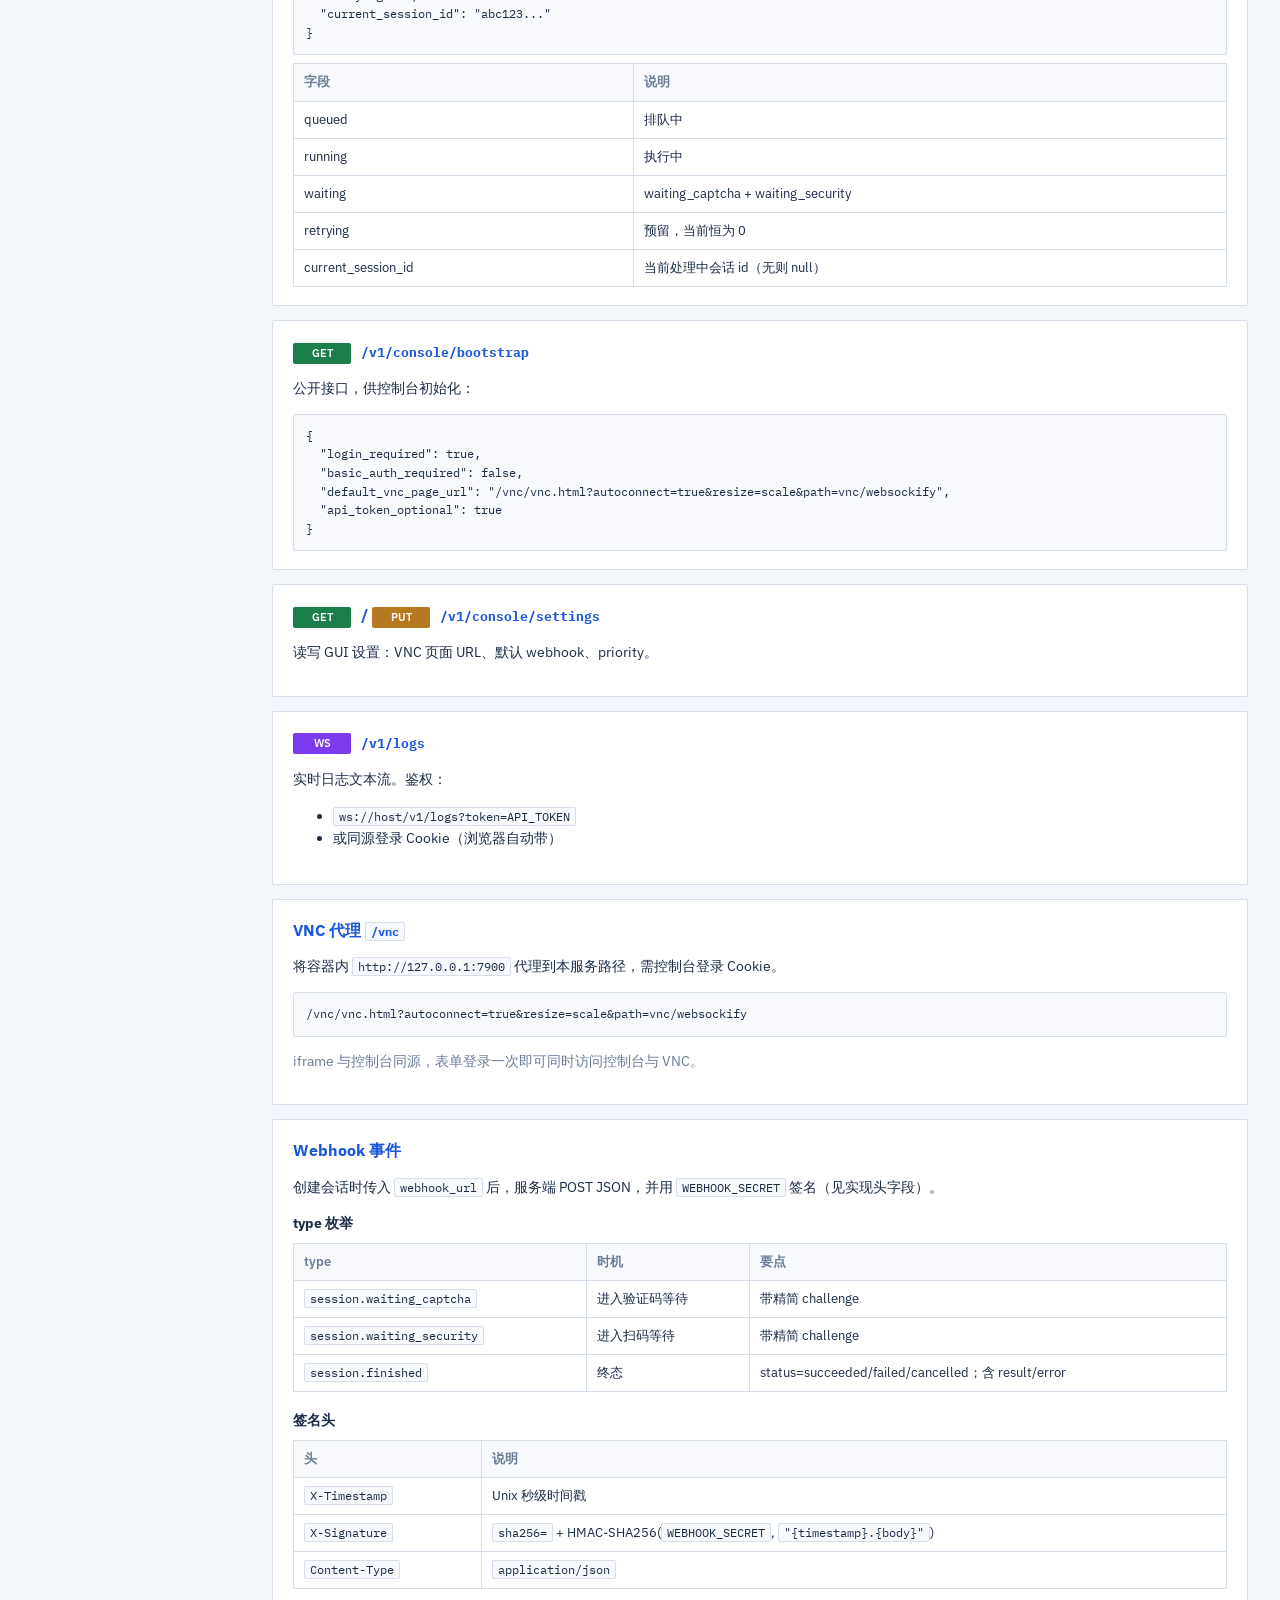
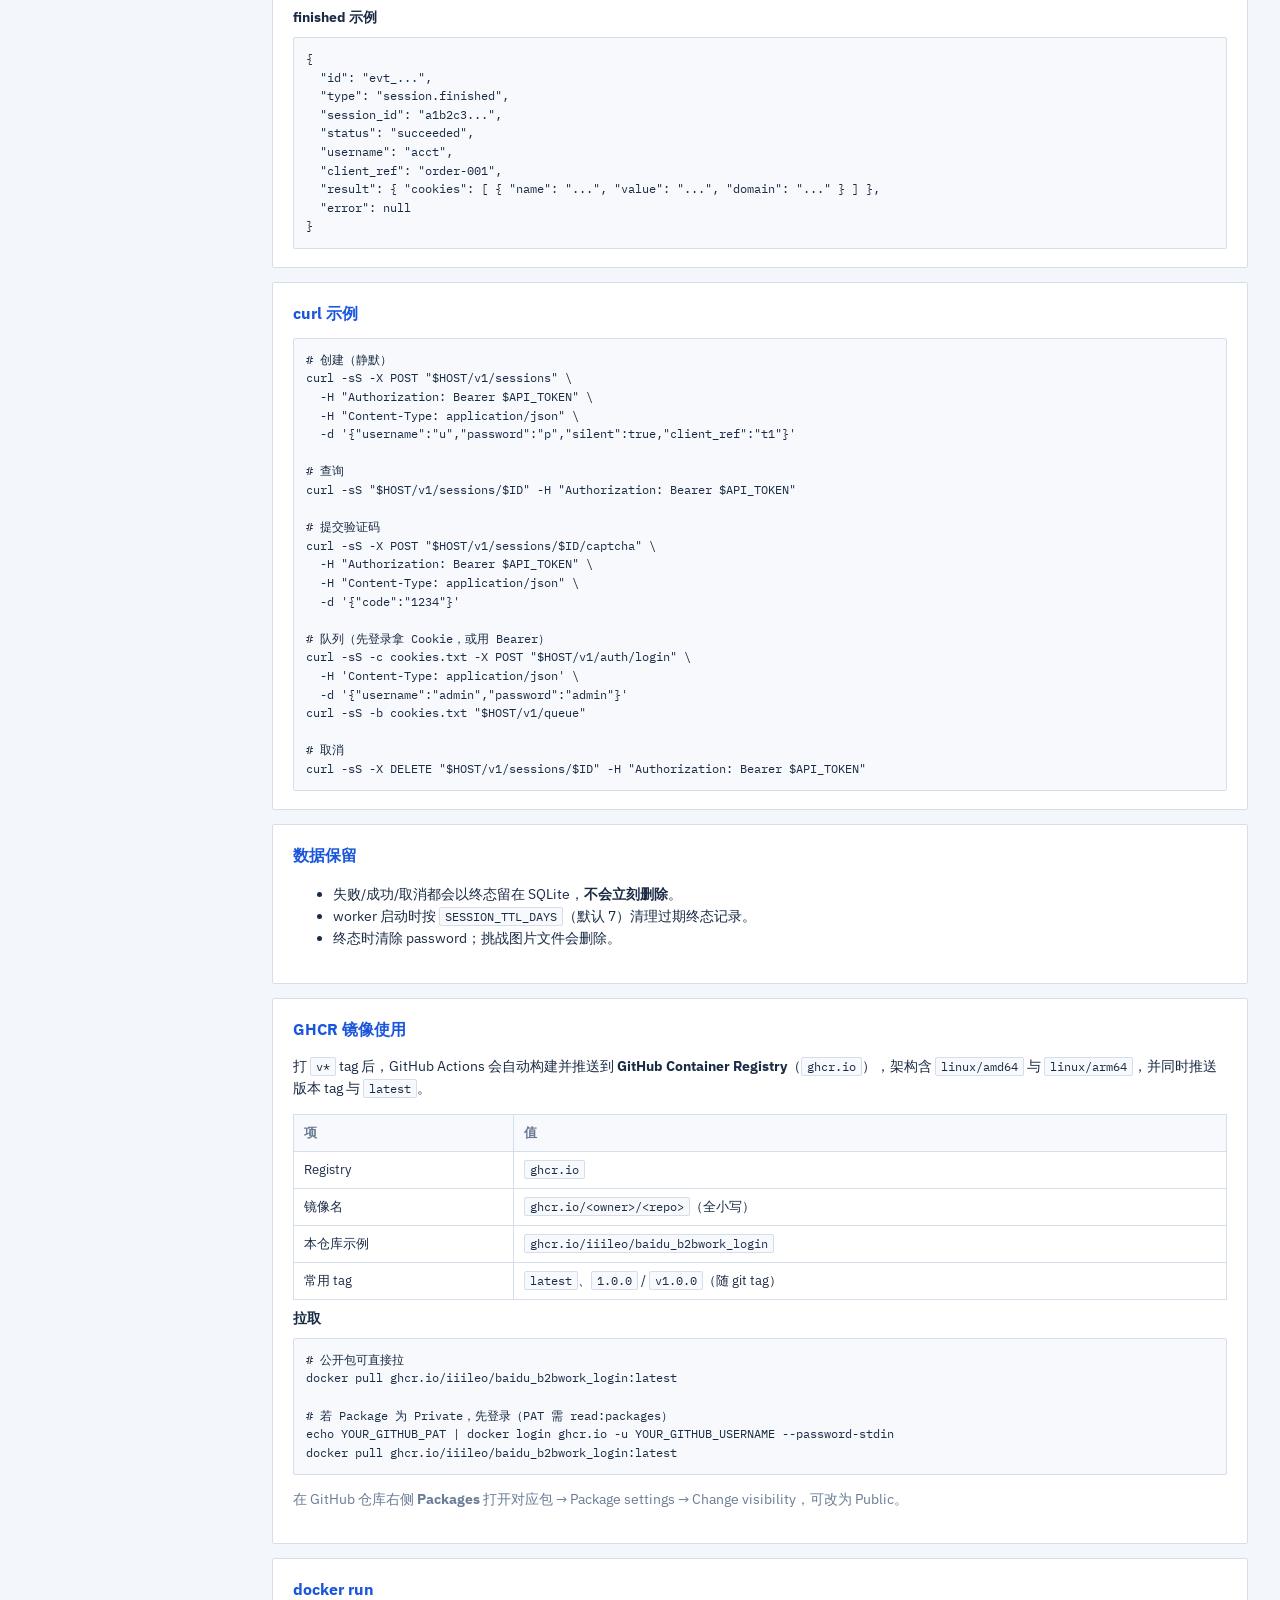
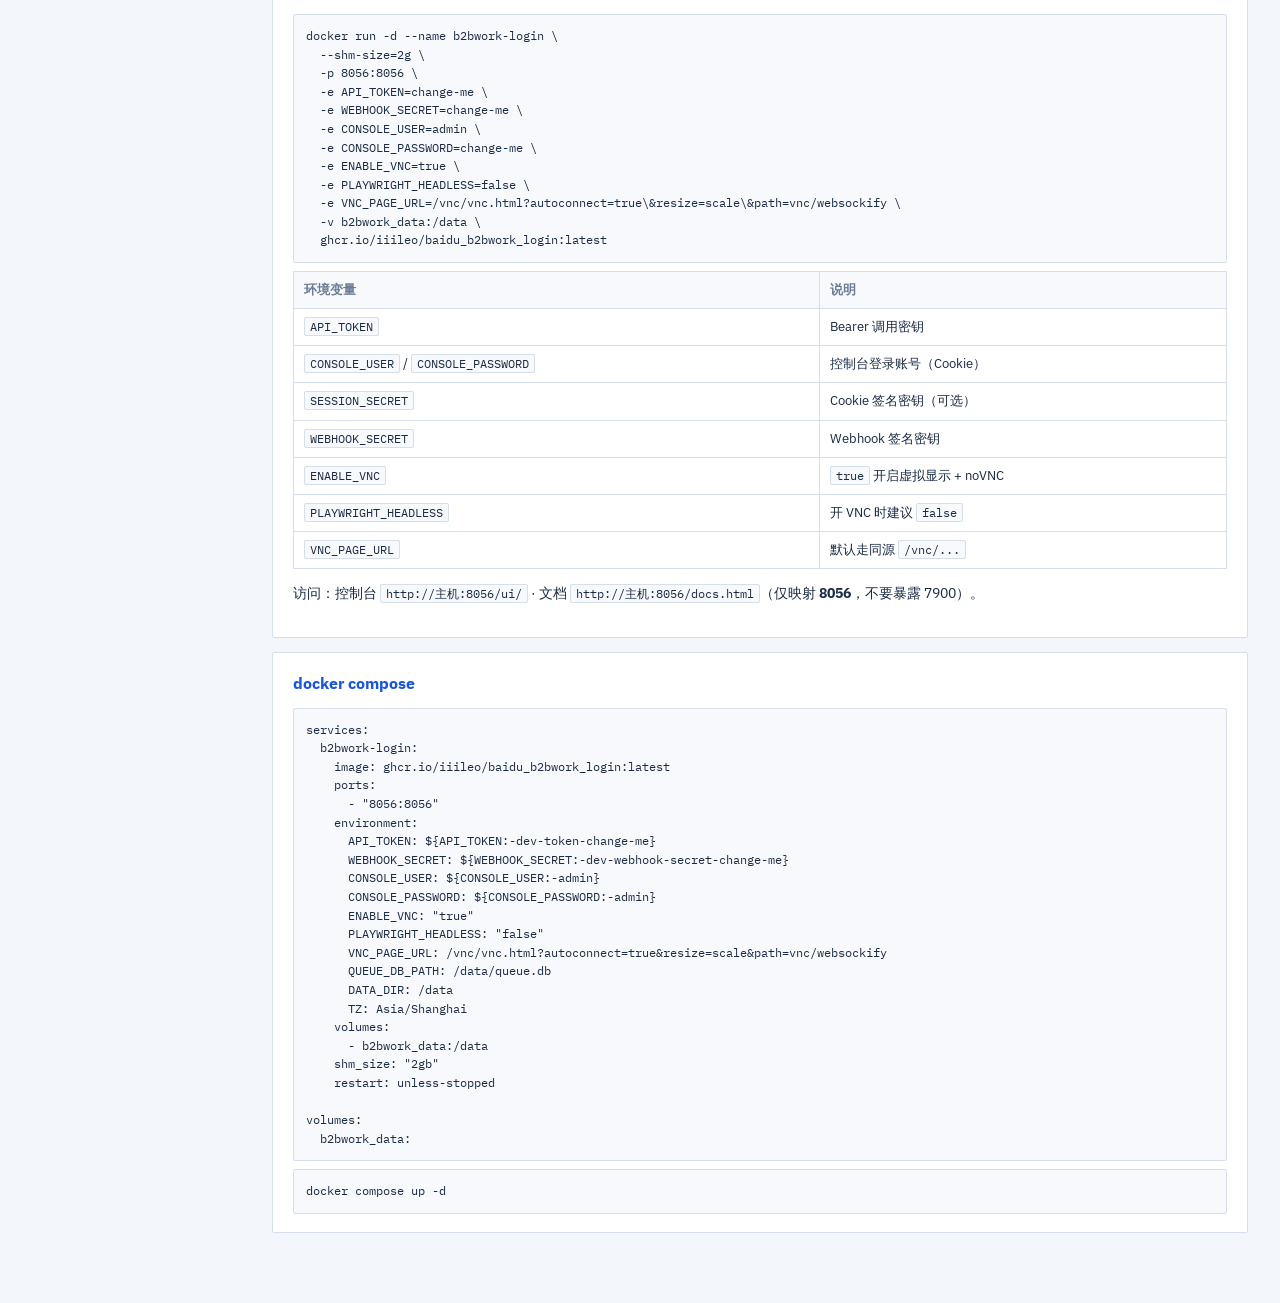
==== commit de849ef2: "Update README, workflow, and login settings for improved GHCR integration and timeout handling - Rev" ====
--- a/web/docs.html
+++ b/web/docs.html
@@ -580,32 +580,24 @@
         </section>
 
         <section class="doc" id="docker-ghcr">
-          <h2>镜像发布（GHCR + 自定义 ACR）</h2>
-          <p>打 <code>v*</code> tag 后自动构建（<code>linux/amd64</code> + <code>linux/arm64</code>），推送 <code>latest</code> 与版本 tag。默认推 <strong>GHCR</strong>；配置 Secrets 后同时推自定义 <strong>ACR</strong>（如阿里云）。</p>
+          <h2>GHCR 镜像使用</h2>
+          <p>打 <code>v*</code> tag 后，GitHub Actions 会自动构建并推送到 <strong>GitHub Container Registry</strong>（<code>ghcr.io</code>），架构含 <code>linux/amd64</code> 与 <code>linux/arm64</code>，并同时推送版本 tag 与 <code>latest</code>。</p>
           <table>
             <tr><th>项</th><th>值</th></tr>
-            <tr><td>GHCR</td><td><code>ghcr.io/&lt;owner&gt;/&lt;repo&gt;</code>（全小写）</td></tr>
+            <tr><td>Registry</td><td><code>ghcr.io</code></td></tr>
+            <tr><td>镜像名</td><td><code>ghcr.io/&lt;owner&gt;/&lt;repo&gt;</code>（全小写）</td></tr>
             <tr><td>本仓库示例</td><td><code>ghcr.io/iiileo/baidu_b2bwork_login</code></td></tr>
-            <tr><td>常用 tag</td><td><code>latest</code>、<code>1.0.0</code> / <code>v1.0.0</code></td></tr>
-          </table>
-
-          <h3>ACR Secrets（仓库 Settings → Secrets）</h3>
-          <table>
-            <tr><th>Secret</th><th>说明</th></tr>
-            <tr><td><code>ACR_REGISTRY</code></td><td>如 <code>registry.cn-hangzhou.aliyuncs.com</code></td></tr>
-            <tr><td><code>ACR_REPOSITORY</code></td><td>命名空间/仓库名，如 <code>my-ns/b2bwork-login</code></td></tr>
-            <tr><td><code>ACR_USERNAME</code></td><td>登录用户名</td></tr>
-            <tr><td><code>ACR_PASSWORD</code></td><td>登录密码</td></tr>
-          </table>
-          <p class="muted">未配置 <code>ACR_*</code> 时只推 GHCR。</p>
+            <tr><td>常用 tag</td><td><code>latest</code>、<code>1.0.0</code> / <code>v1.0.0</code>（随 git tag）</td></tr>
+          </table>
 
           <h3>拉取</h3>
-          <pre># GHCR
+          <pre># 公开包可直接拉
 docker pull ghcr.io/iiileo/baidu_b2bwork_login:latest
 
-# ACR（按你的 Secrets 替换）
-docker login registry.cn-hangzhou.aliyuncs.com
-docker pull registry.cn-hangzhou.aliyuncs.com/my-ns/b2bwork-login:latest</pre>
+# 若 Package 为 Private，先登录（PAT 需 read:packages）
+echo YOUR_GITHUB_PAT | docker login ghcr.io -u YOUR_GITHUB_USERNAME --password-stdin
+docker pull ghcr.io/iiileo/baidu_b2bwork_login:latest</pre>
+          <p class="muted">在 GitHub 仓库右侧 <strong>Packages</strong> 打开对应包 → Package settings → Change visibility，可改为 Public。</p>
         </section>
 
         <section class="doc" id="docker-run">
